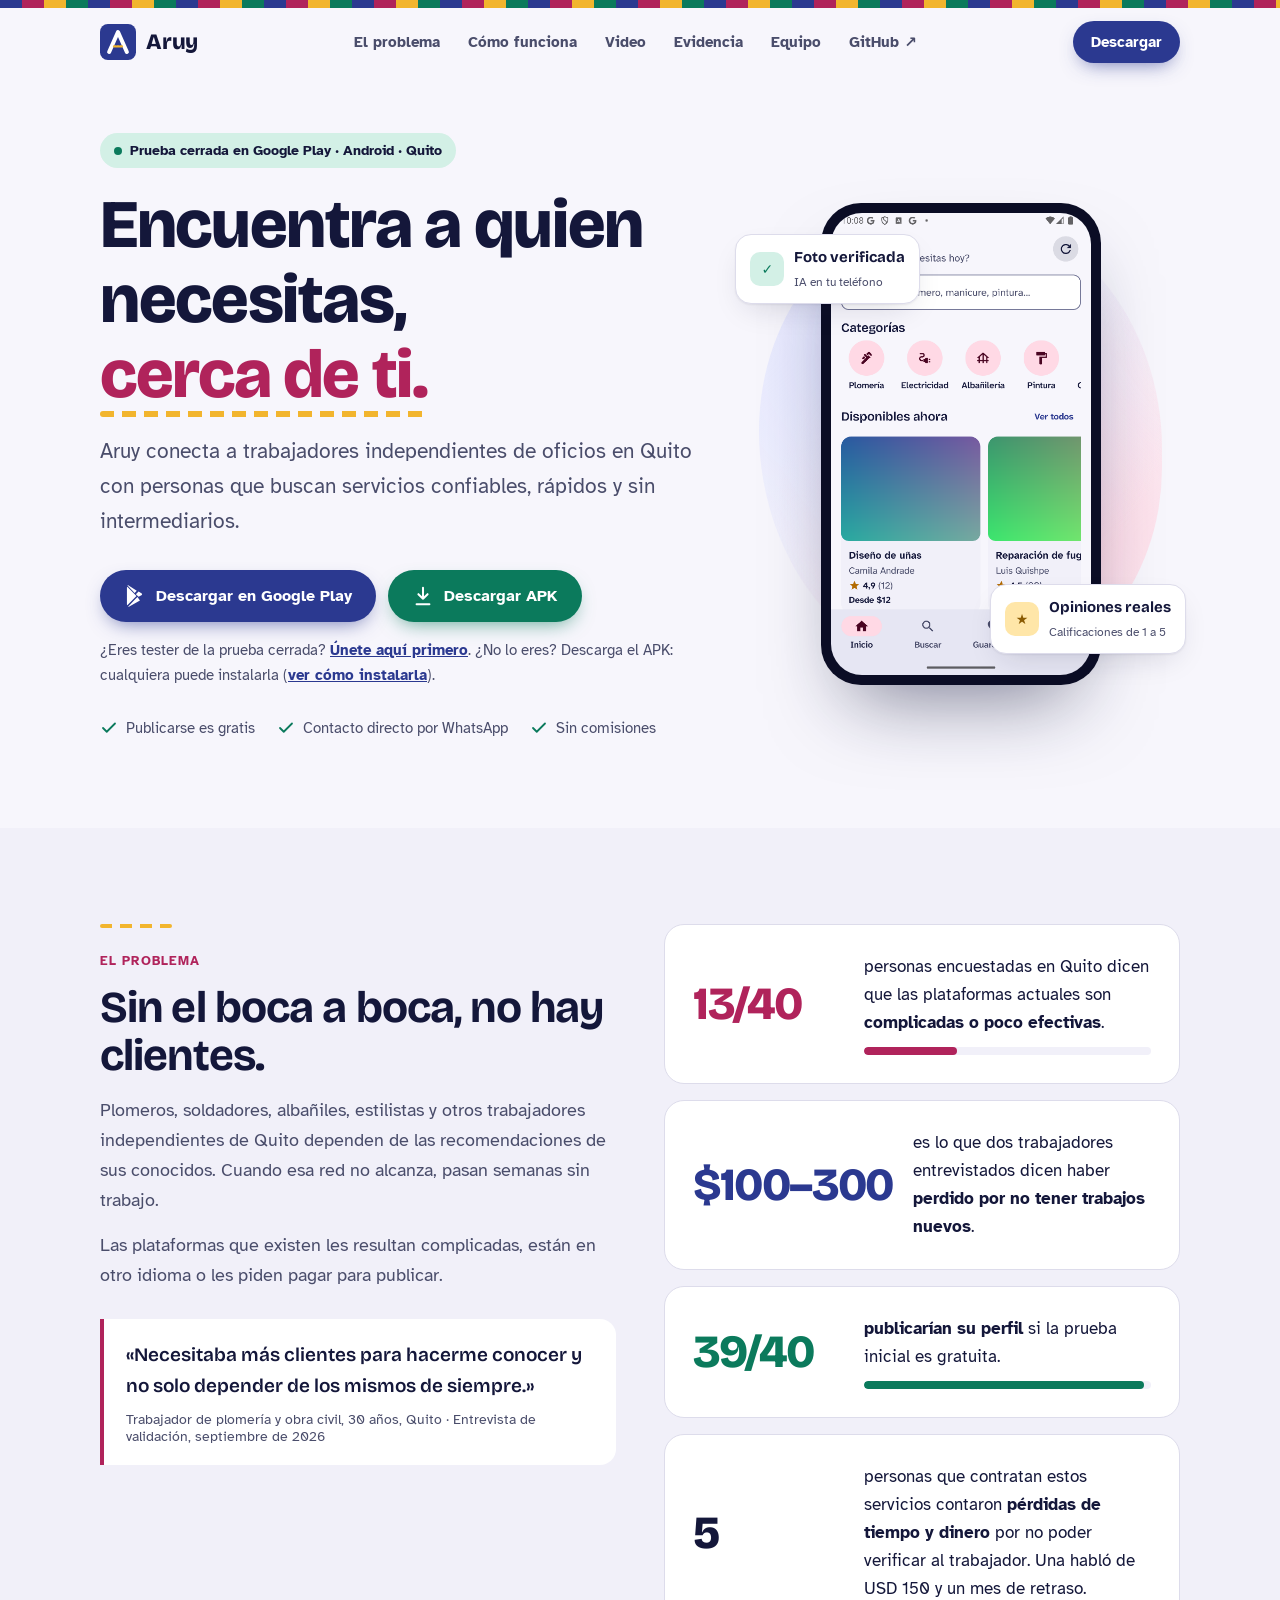
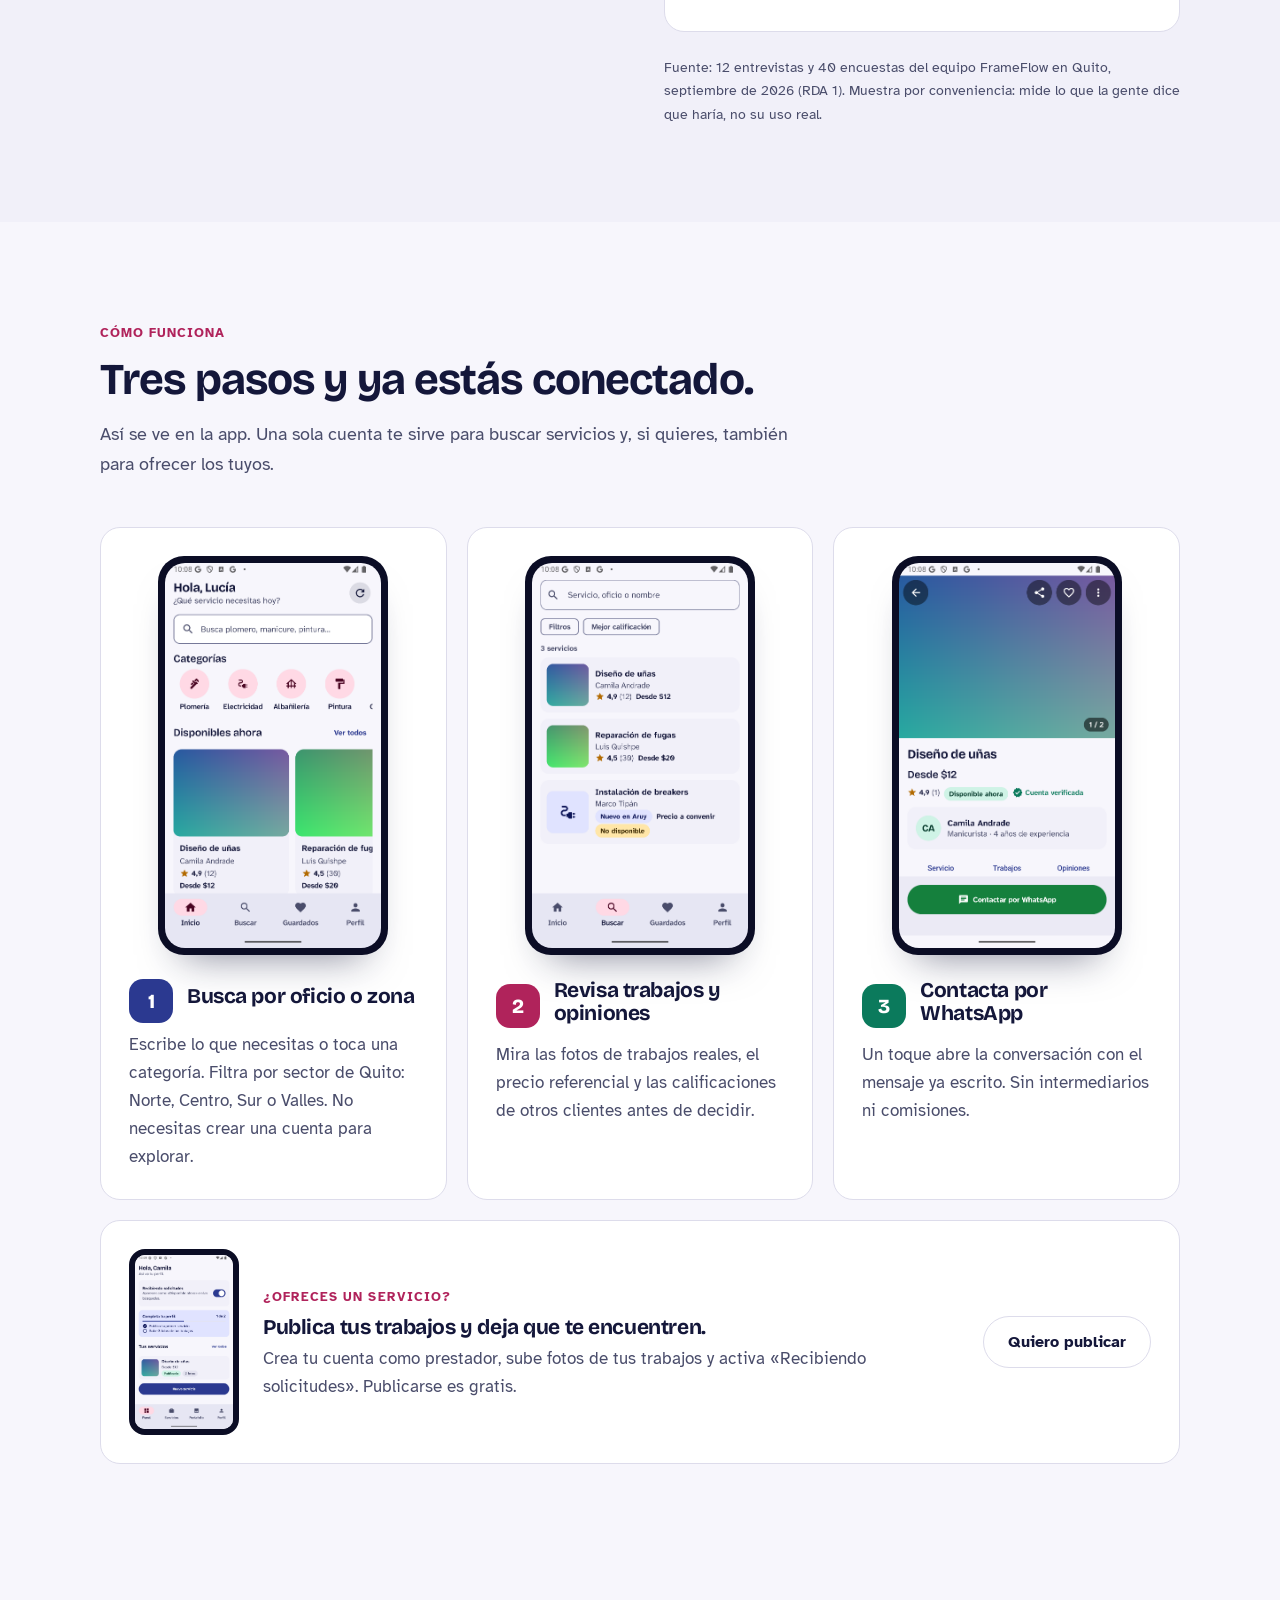
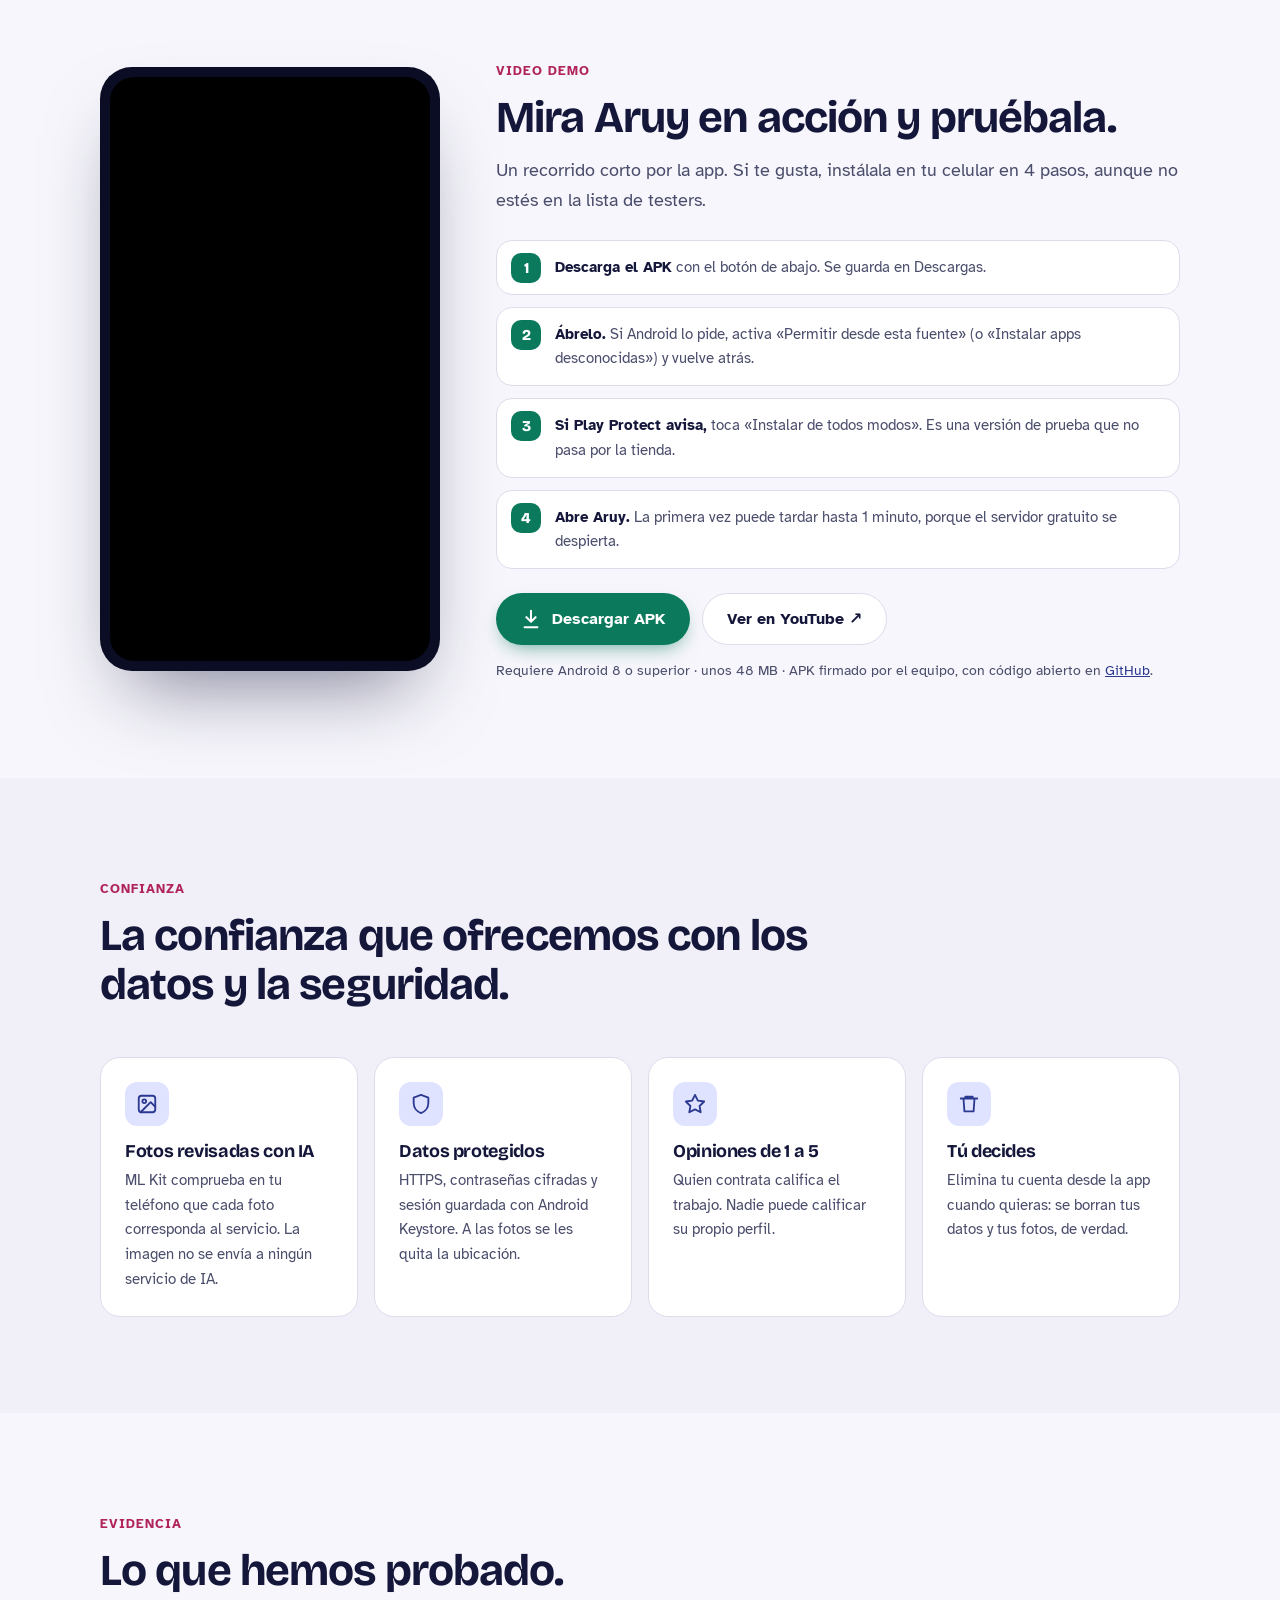
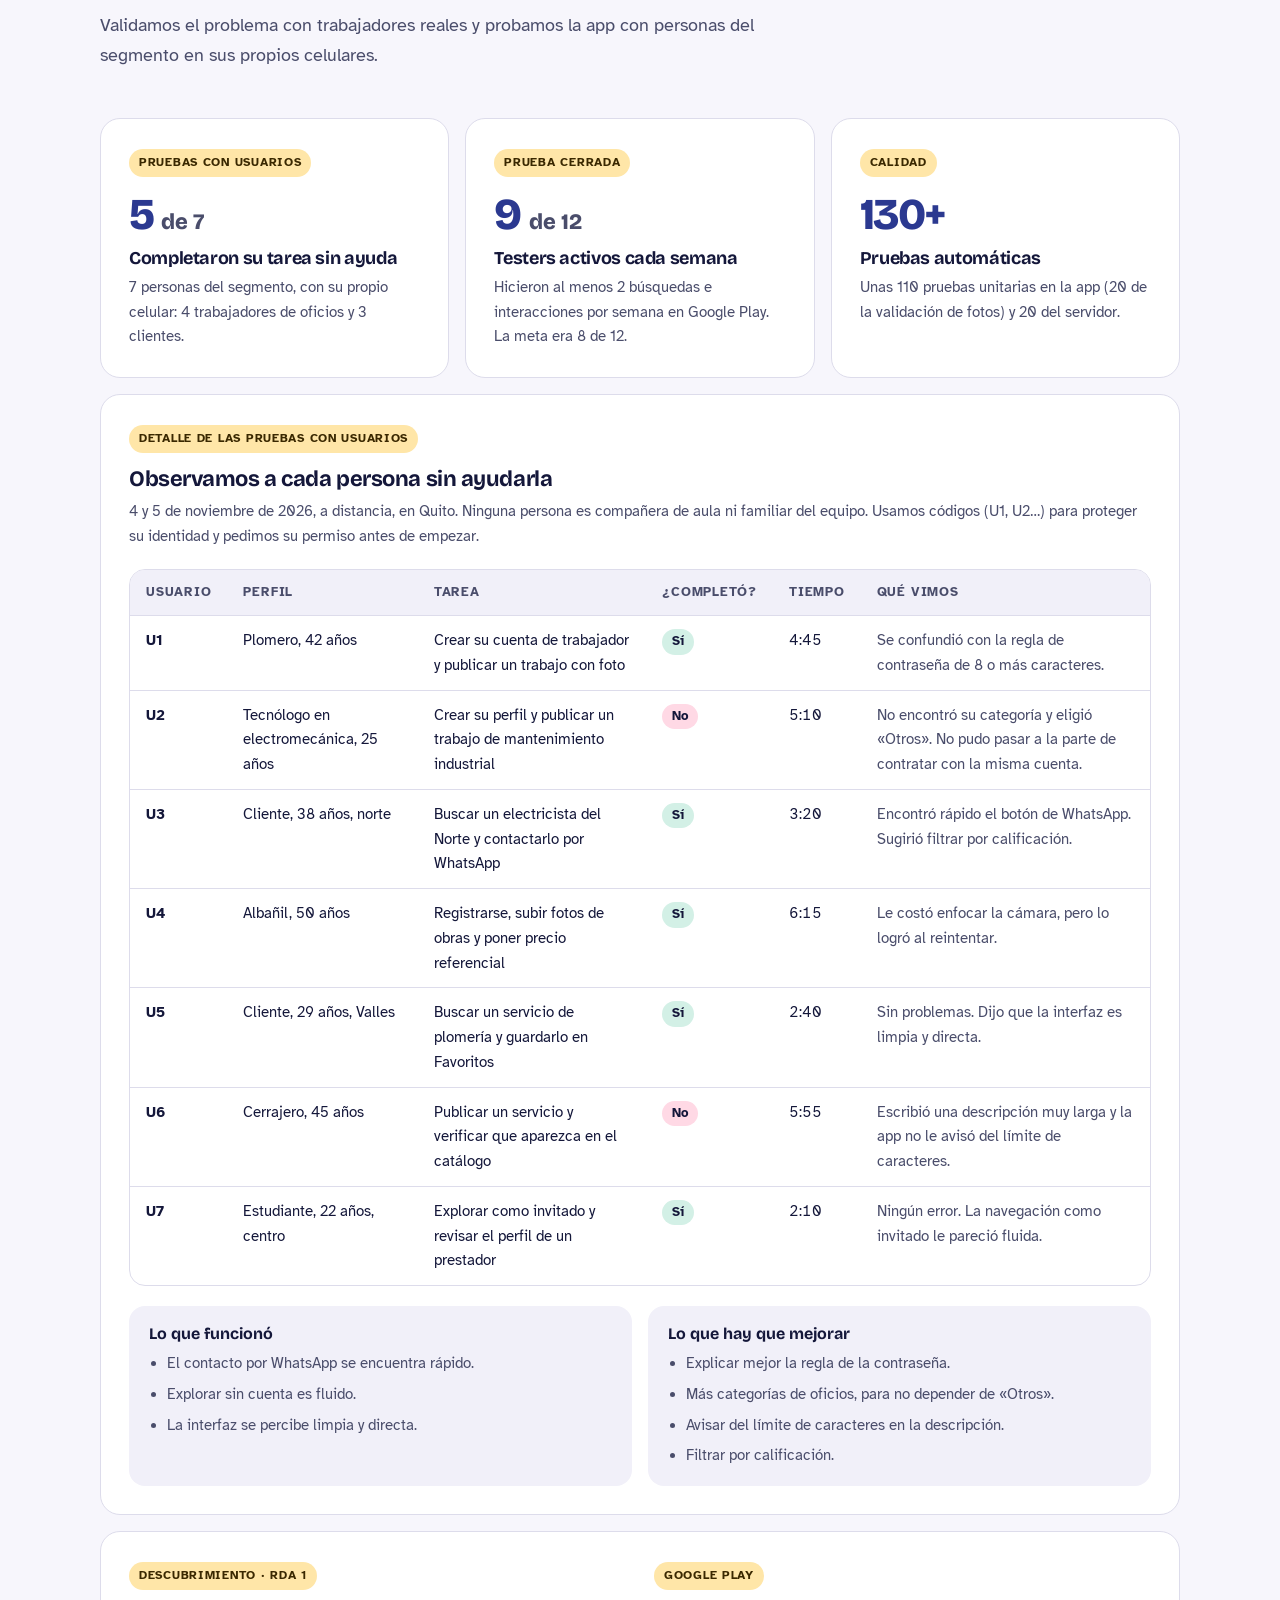
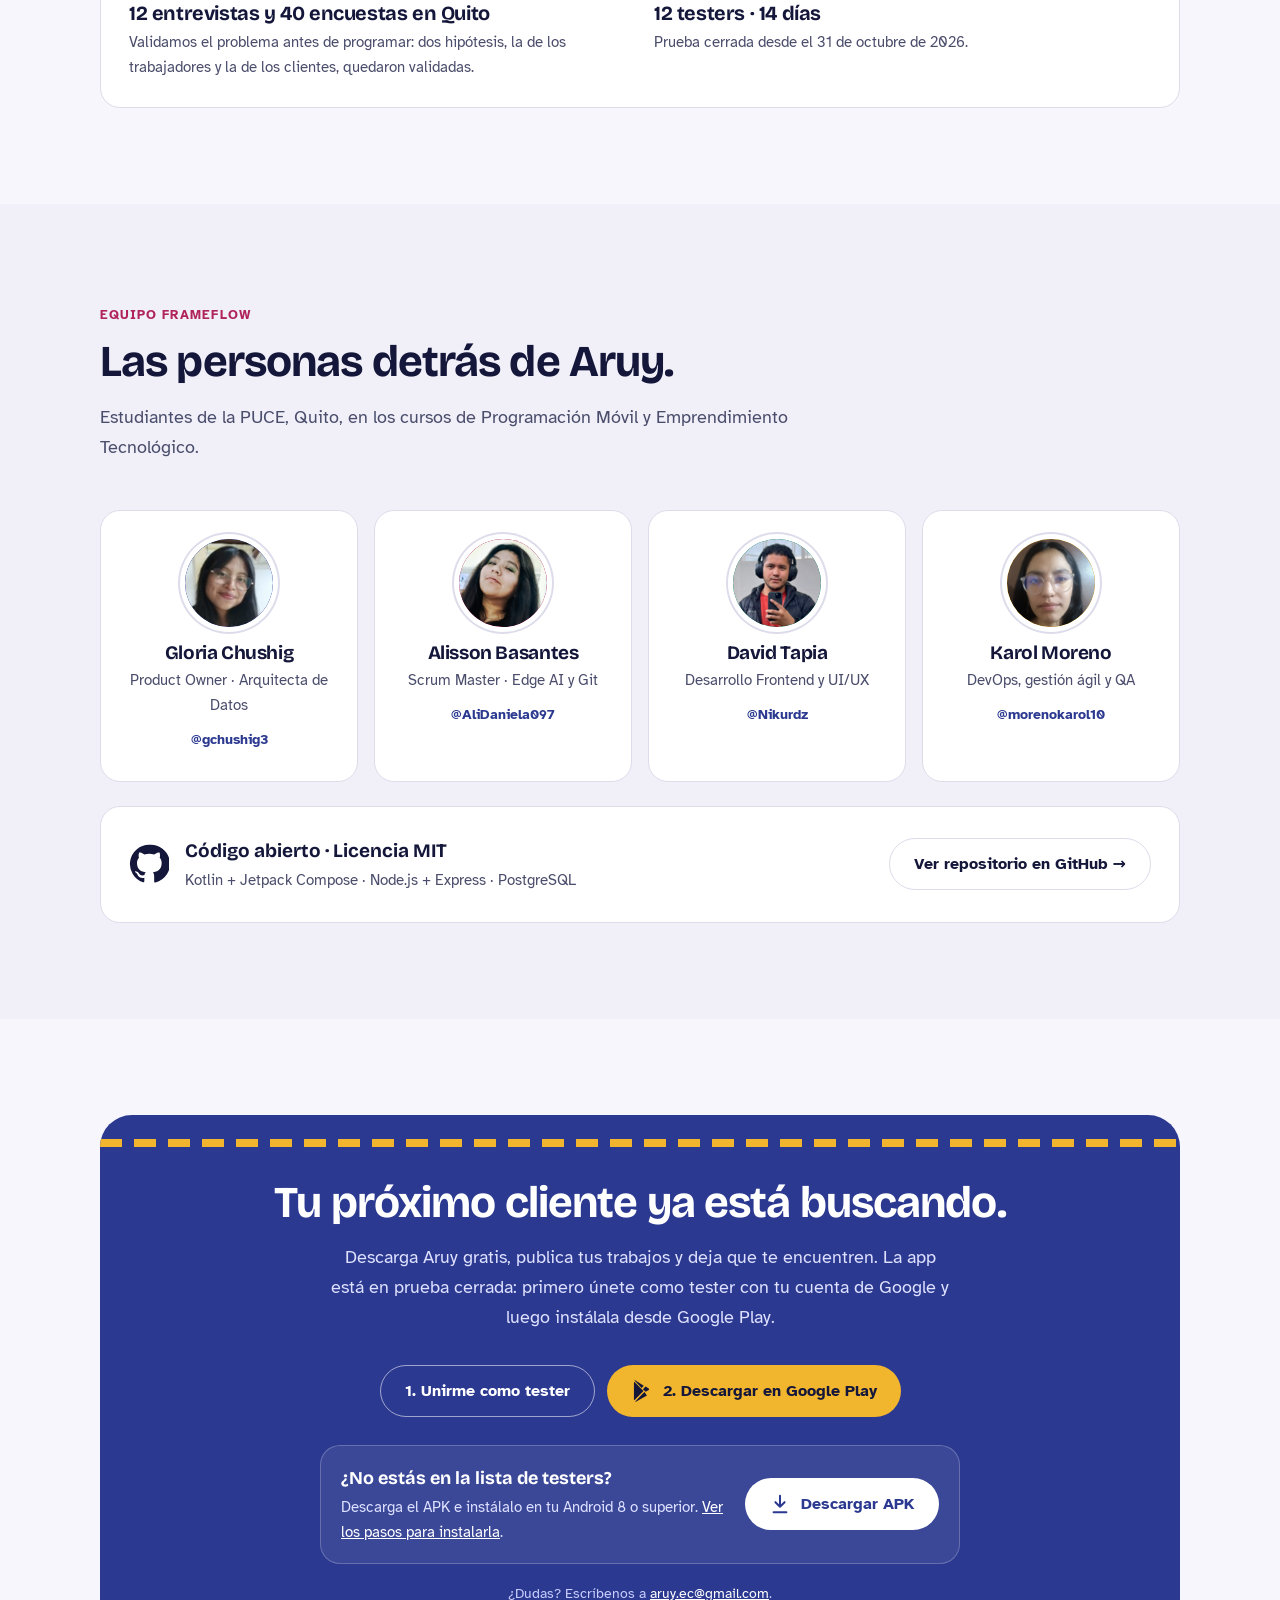
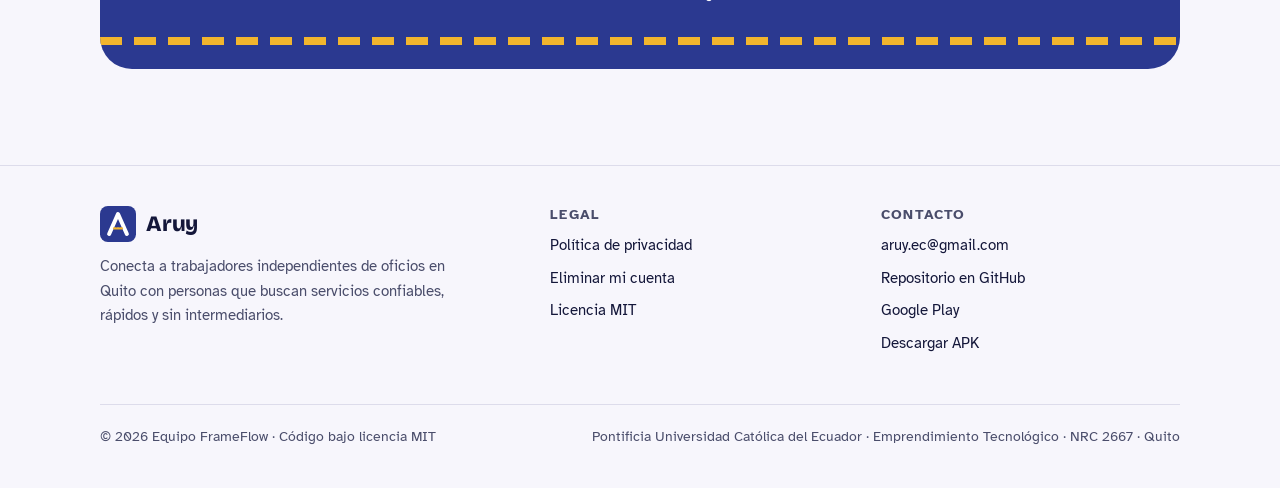
==== index.html @ 561f7460 "Descarga directa del APK y video demo en la landing - Los botones descargan aruy.apk directo desde e" ====
<!doctype html>
<html lang="es">
<head>
<meta charset="utf-8">
<meta name="viewport" content="width=device-width, initial-scale=1">
<title>Aruy · Encuentra a quien necesitas, cerca de ti</title>
<meta name="description" content="Aruy conecta a trabajadores independientes de oficios en Quito con personas que buscan servicios confiables, rápidos y sin intermediarios.">
<meta name="theme-color" content="#2B3990">
<meta property="og:title" content="Aruy · Encuentra a quien necesitas, cerca de ti">
<meta property="og:description" content="Conecta con plomeros, albañiles, estilistas y más trabajadores de oficios en Quito. Contacto directo por WhatsApp, sin intermediarios.">
<link rel="icon" href="assets/icon.svg" type="image/svg+xml">
<link rel="preconnect" href="https://fonts.googleapis.com">
<link rel="preconnect" href="https://fonts.gstatic.com" crossorigin>
<link href="https://fonts.googleapis.com/css2?family=Atkinson+Hyperlegible:wght@400;700&family=Bricolage+Grotesque:opsz,wght@12..96,600;12..96,700;12..96,800&display=swap" rel="stylesheet">
<link rel="stylesheet" href="css/styles.css?v=5">
</head>
<body>
<a class="skip" href="#contenido">Saltar al contenido</a>
<div class="weave" aria-hidden="true"></div>

<!-- ============ NAVEGACIÓN ============ -->
<header class="nav" id="nav">
  <div class="wrap">
    <a class="brand" href="#" aria-label="Aruy, inicio"><img src="assets/icon.svg" alt="">Aruy</a>
    <nav aria-label="Principal">
      <ul class="nav-links">
        <li><a href="#problema">El problema</a></li>
        <li><a href="#como-funciona">Cómo funciona</a></li>
        <li><a href="#video">Video</a></li>
        <li><a href="#evidencia">Evidencia</a></li>
        <li><a href="#equipo">Equipo</a></li>
        <li><a href="https://github.com/FrameFlow-app/Aruy-app" target="_blank" rel="noopener">GitHub ↗</a></li>
      </ul>
    </nav>
    <a class="btn btn-primary btn-sm" href="https://play.google.com/store/apps/details?id=ec.edu.puce.aruy" target="_blank" rel="noopener">Descargar</a>
  </div>
</header>

<main id="contenido">

<!-- ============ 1. ENCABEZADO · PROPUESTA DE VALOR ============ -->
<section class="hero" aria-labelledby="titulo">
  <div class="wrap">
    <div>
      <span class="pill"><i></i>Prueba cerrada en Google Play · Android · Quito</span>
      <h1 id="titulo">Encuentra a quien necesitas, <em>cerca de ti.</em></h1>
      <p class="lead">Aruy conecta a trabajadores independientes de oficios en Quito con personas que buscan servicios confiables, rápidos y sin intermediarios.</p>
      <div class="hero-actions">
        <a class="btn btn-primary" href="https://play.google.com/store/apps/details?id=ec.edu.puce.aruy" target="_blank" rel="noopener">
          <svg viewBox="0 0 24 24" aria-hidden="true"><path fill="currentColor" d="M3.6 1.8c-.3.3-.4.7-.4 1.2v18c0 .5.1.9.4 1.2l10-10.2-10-10.2Zm11.1 11.3-2.3 2.3-8 8.2c.4.2.9.1 1.4-.2l11.6-6.6-2.7-3.7Zm4.3-4.1-3.1-1.8-2.9 2.8 2.9 2.9 3.1-1.8c1-.6 1-1.5 0-2.1ZM5 .6c-.5-.3-1-.4-1.4-.2l8 8.2 2.3-2.3L5 .6Z"/></svg>
          Descargar en Google Play
        </a>
        <a class="btn btn-apk" href="https://github.com/FrameFlow-app/Aruy-app/releases/latest/download/aruy.apk" download>
          <svg viewBox="0 0 24 24" fill="none" stroke="currentColor" stroke-width="2.2" stroke-linecap="round" stroke-linejoin="round" aria-hidden="true"><path d="M12 3v12m0 0-5-5m5 5 5-5M5 21h14"/></svg>
          Descargar APK
        </a>
      </div>
      <p class="hero-tester">¿Eres tester de la prueba cerrada? <a href="https://play.google.com/apps/testing/ec.edu.puce.aruy" target="_blank" rel="noopener">Únete aquí primero</a>. ¿No lo eres? Descarga el APK: cualquiera puede instalarla (<a href="#video">ver cómo instalarla</a>).</p>
      <ul class="hero-trust">
        <li><svg viewBox="0 0 24 24" fill="none" stroke="currentColor" stroke-width="2.4" stroke-linecap="round" stroke-linejoin="round" aria-hidden="true"><path d="M20 6 9 17l-5-5"/></svg>Publicarse es gratis</li>
        <li><svg viewBox="0 0 24 24" fill="none" stroke="currentColor" stroke-width="2.4" stroke-linecap="round" stroke-linejoin="round" aria-hidden="true"><path d="M20 6 9 17l-5-5"/></svg>Contacto directo por WhatsApp</li>
        <li><svg viewBox="0 0 24 24" fill="none" stroke="currentColor" stroke-width="2.4" stroke-linecap="round" stroke-linejoin="round" aria-hidden="true"><path d="M20 6 9 17l-5-5"/></svg>Sin comisiones</li>
      </ul>
    </div>

    <div class="phone-stage" role="img" aria-label="Pantalla de inicio de la app Aruy con buscador y categorías de oficios">
      <div class="phone">
        <div class="screen"><img src="assets/capturas/inicio.png" width="487" height="866" alt=""></div>
      </div>
      <div class="float float-1">
        <span class="dot" style="background:var(--jade-soft);color:var(--jade)">✓</span>
        <span><b>Foto verificada</b><small>IA en tu teléfono</small></span>
      </div>
      <div class="float float-2">
        <span class="dot" style="background:var(--tertiary-soft);color:#8A5A00">★</span>
        <span><b>Opiniones reales</b><small>Calificaciones de 1 a 5</small></span>
      </div>
    </div>
  </div>
</section>

<!-- ============ 2. EL PROBLEMA · DATOS DE ENCUESTAS ============ -->
<section class="alt" id="problema" aria-labelledby="t-problema">
  <div class="wrap problem">
    <div class="problem-text reveal">
      <div class="stitch" aria-hidden="true"></div>
      <span class="eyebrow">El problema</span>
      <h2 id="t-problema" style="margin-top:10px">Sin el boca a boca, no hay clientes.</h2>
      <p>Plomeros, soldadores, albañiles, estilistas y otros trabajadores independientes de Quito dependen de las recomendaciones de sus conocidos. Cuando esa red no alcanza, pasan semanas sin trabajo.</p>
      <p>Las plataformas que existen les resultan complicadas, están en otro idioma o les piden pagar para publicar.</p>
      <figure class="quote">
        <blockquote>«Necesitaba más clientes para hacerme conocer y no solo depender de los mismos de siempre.»</blockquote>
        <figcaption>Trabajador de plomería y obra civil, 30 años, Quito · Entrevista de validación, septiembre de 2026</figcaption>
      </figure>
    </div>

    <div class="reveal">
      <div class="stats">
        <div class="card stat">
          <div class="big">13/40</div>
          <div>
            <p>personas encuestadas en Quito dicen que las plataformas actuales son <b>complicadas o poco efectivas</b>.</p>
            <div class="meter" style="color:var(--secondary)"><i style="width:32.5%"></i></div>
          </div>
        </div>
        <div class="card stat">
          <div class="big">$100–300</div>
          <div><p>es lo que dos trabajadores entrevistados dicen haber <b>perdido por no tener trabajos nuevos</b>.</p></div>
        </div>
        <div class="card stat">
          <div class="big">39/40</div>
          <div>
            <p><b>publicarían su perfil</b> si la prueba inicial es gratuita.</p>
            <div class="meter" style="color:var(--jade)"><i style="width:97.5%"></i></div>
          </div>
        </div>
        <div class="card stat">
          <div class="big" style="color:var(--fg)">5</div>
          <div><p>personas que contratan estos servicios contaron <b>pérdidas de tiempo y dinero</b> por no poder verificar al trabajador. Una habló de USD 150 y un mes de retraso.</p></div>
        </div>
      </div>
      <p class="note">Fuente: 12 entrevistas y 40 encuestas del equipo FrameFlow en Quito, septiembre de 2026 (RDA 1). Muestra por conveniencia: mide lo que la gente dice que haría, no su uso real.</p>
    </div>
  </div>
</section>

<!-- ============ 3. CÓMO FUNCIONA EN 3 PASOS ============ -->
<section id="como-funciona" aria-labelledby="t-como">
  <div class="wrap">
    <div class="section-head reveal">
      <span class="eyebrow">Cómo funciona</span>
      <h2 id="t-como">Tres pasos y ya estás conectado.</h2>
      <p>Así se ve en la app. Una sola cuenta te sirve para buscar servicios y, si quieres, también para ofrecer los tuyos.</p>
    </div>
    <ol class="steps">
      <li class="card step reveal">
        <figure class="step-shot" style="margin-top:0"><img src="assets/capturas/inicio.png" width="487" height="866" loading="lazy" alt="Pantalla de inicio de Aruy con buscador y categorías: plomería, electricidad, albañilería y pintura"></figure>
        <div class="step-head"><div class="num">1</div><h3>Busca por oficio o zona</h3></div>
        <p>Escribe lo que necesitas o toca una categoría. Filtra por sector de Quito: Norte, Centro, Sur o Valles. No necesitas crear una cuenta para explorar.</p>
      </li>
      <li class="card step reveal">
        <figure class="step-shot" style="margin-top:0"><img src="assets/capturas/buscar.png" width="487" height="866" loading="lazy" alt="Resultados de búsqueda con servicios, calificaciones de 1 a 5 y precio desde"></figure>
        <div class="step-head"><div class="num">2</div><h3>Revisa trabajos y opiniones</h3></div>
        <p>Mira las fotos de trabajos reales, el precio referencial y las calificaciones de otros clientes antes de decidir.</p>
      </li>
      <li class="card step reveal">
        <figure class="step-shot" style="margin-top:0"><img src="assets/capturas/detalle-whatsapp.png" width="487" height="866" loading="lazy" alt="Detalle de un servicio con cuenta verificada y botón Contactar por WhatsApp"></figure>
        <div class="step-head"><div class="num">3</div><h3>Contacta por WhatsApp</h3></div>
        <p>Un toque abre la conversación con el mensaje ya escrito. Sin intermediarios ni comisiones.</p>
      </li>
    </ol>

    <div class="card provider reveal">
      <img src="assets/capturas/panel-prestador.png" width="487" height="866" loading="lazy" alt="Panel del prestador con el interruptor Recibiendo solicitudes y sus servicios publicados">
      <div>
        <span class="eyebrow">¿Ofreces un servicio?</span>
        <h3 style="margin-top:6px">Publica tus trabajos y deja que te encuentren.</h3>
        <p>Crea tu cuenta como prestador, sube fotos de tus trabajos y activa «Recibiendo solicitudes». Publicarse es gratis.</p>
      </div>
      <a class="btn btn-ghost" href="https://play.google.com/store/apps/details?id=ec.edu.puce.aruy" target="_blank" rel="noopener">Quiero publicar</a>
    </div>
  </div>
</section>

<!-- ============ VIDEO DEMO + INSTALAR EL APK ============ -->
<section id="video" aria-labelledby="t-video">
  <div class="wrap video-grid">
    <div class="video-frame reveal">
      <iframe src="https://www.youtube-nocookie.com/embed/Kl2Vr5G0b3k?rel=0" title="Video demo de Aruy" loading="lazy" allow="accelerometer; encrypted-media; gyroscope; picture-in-picture; web-share" referrerpolicy="strict-origin-when-cross-origin" allowfullscreen></iframe>
    </div>
    <div class="reveal">
      <span class="eyebrow">Video demo</span>
      <h2 id="t-video" style="margin-top:10px">Mira Aruy en acción y pruébala.</h2>
      <p class="video-lead">Un recorrido corto por la app. Si te gusta, instálala en tu celular en 4 pasos, aunque no estés en la lista de testers.</p>
      <ol class="install">
        <li><b>Descarga el APK</b> con el botón de abajo. Se guarda en Descargas.</li>
        <li><b>Ábrelo.</b> Si Android lo pide, activa «Permitir desde esta fuente» (o «Instalar apps desconocidas») y vuelve atrás.</li>
        <li><b>Si Play Protect avisa,</b> toca «Instalar de todos modos». Es una versión de prueba que no pasa por la tienda.</li>
        <li><b>Abre Aruy.</b> La primera vez puede tardar hasta 1 minuto, porque el servidor gratuito se despierta.</li>
      </ol>
      <div class="video-actions">
        <a class="btn btn-apk" href="https://github.com/FrameFlow-app/Aruy-app/releases/latest/download/aruy.apk" download><svg viewBox="0 0 24 24" fill="none" stroke="currentColor" stroke-width="2.2" stroke-linecap="round" stroke-linejoin="round" aria-hidden="true"><path d="M12 3v12m0 0-5-5m5 5 5-5M5 21h14"/></svg>Descargar APK</a>
        <a class="btn btn-ghost" href="https://youtube.com/shorts/Kl2Vr5G0b3k" target="_blank" rel="noopener">Ver en YouTube ↗</a>
      </div>
      <p class="note" style="margin-top:14px">Requiere Android 8 o superior · unos 48 MB · APK firmado por el equipo, con código abierto en <a href="https://github.com/FrameFlow-app/Aruy-app" target="_blank" rel="noopener">GitHub</a>.</p>
    </div>
  </div>
</section>

<!-- ============ CONFIANZA (lema del proyecto) ============ -->
<section class="alt" aria-labelledby="t-confianza">
  <div class="wrap">
    <div class="section-head reveal">
      <span class="eyebrow">Confianza</span>
      <h2 id="t-confianza">La confianza que ofrecemos con los datos y la seguridad.</h2>
    </div>
    <div class="trust-grid">
      <div class="card reveal">
        <div class="ic"><svg viewBox="0 0 24 24" fill="none" stroke="currentColor" stroke-width="2" stroke-linecap="round" stroke-linejoin="round" aria-hidden="true"><rect x="3" y="3" width="18" height="18" rx="3"/><circle cx="9" cy="9" r="2"/><path d="m21 15-5-5L5 21"/></svg></div>
        <h3>Fotos revisadas con IA</h3>
        <p>ML Kit comprueba en tu teléfono que cada foto corresponda al servicio. La imagen no se envía a ningún servicio de IA.</p>
      </div>
      <div class="card reveal">
        <div class="ic"><svg viewBox="0 0 24 24" fill="none" stroke="currentColor" stroke-width="2" stroke-linecap="round" stroke-linejoin="round" aria-hidden="true"><path d="M12 2 4 5v6c0 5 3.4 9.4 8 11 4.6-1.6 8-6 8-11V5l-8-3Z"/></svg></div>
        <h3>Datos protegidos</h3>
        <p>HTTPS, contraseñas cifradas y sesión guardada con Android Keystore. A las fotos se les quita la ubicación.</p>
      </div>
      <div class="card reveal">
        <div class="ic"><svg viewBox="0 0 24 24" fill="none" stroke="currentColor" stroke-width="2" stroke-linecap="round" stroke-linejoin="round" aria-hidden="true"><path d="m12 2 3.1 6.3 6.9 1-5 4.9 1.2 6.8L12 17.8 5.8 21l1.2-6.8-5-4.9 6.9-1L12 2Z"/></svg></div>
        <h3>Opiniones de 1 a 5</h3>
        <p>Quien contrata califica el trabajo. Nadie puede calificar su propio perfil.</p>
      </div>
      <div class="card reveal">
        <div class="ic"><svg viewBox="0 0 24 24" fill="none" stroke="currentColor" stroke-width="2" stroke-linecap="round" stroke-linejoin="round" aria-hidden="true"><path d="M3 6h18M8 6V4h8v2M6 6l1 14h10l1-14"/></svg></div>
        <h3>Tú decides</h3>
        <p>Elimina tu cuenta desde la app cuando quieras: se borran tus datos y tus fotos, de verdad.</p>
      </div>
    </div>
  </div>
</section>

<!-- ============ 4. EVIDENCIA DE LAS PRUEBAS (Control 3) ============ -->
<section id="evidencia" aria-labelledby="t-evidencia">
  <div class="wrap">
    <div class="section-head reveal">
      <span class="eyebrow">Evidencia</span>
      <h2 id="t-evidencia">Lo que hemos probado.</h2>
      <p>Validamos el problema con trabajadores reales y probamos la app con personas del segmento en sus propios celulares.</p>
    </div>

    <div class="evidence">
      <div class="card reveal">
        <span class="tag">Pruebas con usuarios</span>
        <div class="kpi" style="margin-top:16px">5 <small>de 7</small></div>
        <h3>Completaron su tarea sin ayuda</h3>
        <p>7 personas del segmento, con su propio celular: 4 trabajadores de oficios y 3 clientes.</p>
      </div>
      <div class="card reveal">
        <span class="tag">Prueba cerrada</span>
        <div class="kpi" style="margin-top:16px">9 <small>de 12</small></div>
        <h3>Testers activos cada semana</h3>
        <p>Hicieron al menos 2 búsquedas e interacciones por semana en Google Play. La meta era 8 de 12.</p>
      </div>
      <div class="card reveal">
        <span class="tag">Calidad</span>
        <div class="kpi" style="margin-top:16px">130+</div>
        <h3>Pruebas automáticas</h3>
        <p>Unas 110 pruebas unitarias en la app (20 de la validación de fotos) y 20 del servidor.</p>
      </div>

      <div class="card wide reveal">
        <span class="tag">Detalle de las pruebas con usuarios</span>
        <h3 style="font-size:22px;margin-top:14px">Observamos a cada persona sin ayudarla</h3>
        <p class="meta">4 y 5 de noviembre de 2026, a distancia, en Quito. Ninguna persona es compañera de aula ni familiar del equipo. Usamos códigos (U1, U2…) para proteger su identidad y pedimos su permiso antes de empezar.</p>
        <div class="table-wrap">
          <table class="tests">
            <thead><tr><th scope="col">Usuario</th><th scope="col">Perfil</th><th scope="col">Tarea</th><th scope="col">¿Completó?</th><th scope="col">Tiempo</th><th scope="col">Qué vimos</th></tr></thead>
            <tbody>
              <tr><td>U1</td><td>Plomero, 42 años</td><td>Crear su cuenta de trabajador y publicar un trabajo con foto</td><td><span class="ok">Sí</span></td><td class="t">4:45</td><td class="obs">Se confundió con la regla de contraseña de 8 o más caracteres.</td></tr>
              <tr><td>U2</td><td>Tecnólogo en electromecánica, 25 años</td><td>Crear su perfil y publicar un trabajo de mantenimiento industrial</td><td><span class="no">No</span></td><td class="t">5:10</td><td class="obs">No encontró su categoría y eligió «Otros». No pudo pasar a la parte de contratar con la misma cuenta.</td></tr>
              <tr><td>U3</td><td>Cliente, 38 años, norte</td><td>Buscar un electricista del Norte y contactarlo por WhatsApp</td><td><span class="ok">Sí</span></td><td class="t">3:20</td><td class="obs">Encontró rápido el botón de WhatsApp. Sugirió filtrar por calificación.</td></tr>
              <tr><td>U4</td><td>Albañil, 50 años</td><td>Registrarse, subir fotos de obras y poner precio referencial</td><td><span class="ok">Sí</span></td><td class="t">6:15</td><td class="obs">Le costó enfocar la cámara, pero lo logró al reintentar.</td></tr>
              <tr><td>U5</td><td>Cliente, 29 años, Valles</td><td>Buscar un servicio de plomería y guardarlo en Favoritos</td><td><span class="ok">Sí</span></td><td class="t">2:40</td><td class="obs">Sin problemas. Dijo que la interfaz es limpia y directa.</td></tr>
              <tr><td>U6</td><td>Cerrajero, 45 años</td><td>Publicar un servicio y verificar que aparezca en el catálogo</td><td><span class="no">No</span></td><td class="t">5:55</td><td class="obs">Escribió una descripción muy larga y la app no le avisó del límite de caracteres.</td></tr>
              <tr><td>U7</td><td>Estudiante, 22 años, centro</td><td>Explorar como invitado y revisar el perfil de un prestador</td><td><span class="ok">Sí</span></td><td class="t">2:10</td><td class="obs">Ningún error. La navegación como invitado le pareció fluida.</td></tr>
            </tbody>
          </table>
        </div>
        <div class="learn">
          <div>
            <h4>Lo que funcionó</h4>
            <ul>
              <li>El contacto por WhatsApp se encuentra rápido.</li>
              <li>Explorar sin cuenta es fluido.</li>
              <li>La interfaz se percibe limpia y directa.</li>
            </ul>
          </div>
          <div>
            <h4>Lo que hay que mejorar</h4>
            <ul>
              <li>Explicar mejor la regla de la contraseña.</li>
              <li>Más categorías de oficios, para no depender de «Otros».</li>
              <li>Avisar del límite de caracteres en la descripción.</li>
              <li>Filtrar por calificación.</li>
            </ul>
          </div>
        </div>
      </div>

      <div class="card wide reveal" style="display:flex;gap:28px;flex-wrap:wrap">
        <div style="flex:1 1 300px">
          <span class="tag">Descubrimiento · RDA 1</span>
          <h3 style="font-size:20px;margin-top:12px">12 entrevistas y 40 encuestas en Quito</h3>
          <p>Validamos el problema antes de programar: dos hipótesis, la de los trabajadores y la de los clientes, quedaron validadas.</p>
        </div>
        <div style="flex:1 1 300px">
          <span class="tag">Google Play</span>
          <h3 style="font-size:20px;margin-top:12px">12 testers · 14 días</h3>
          <p>Prueba cerrada desde el 31 de octubre de 2026.</p>
        </div>
      </div>
    </div>
  </div>
</section>

<!-- ============ 5. EQUIPO + REPOSITORIO (Control 3) ============ -->
<section class="alt" id="equipo" aria-labelledby="t-equipo">
  <div class="wrap">
    <div class="section-head reveal">
      <span class="eyebrow">Equipo FrameFlow</span>
      <h2 id="t-equipo">Las personas detrás de Aruy.</h2>
      <p>Estudiantes de la PUCE, Quito, en los cursos de Programación Móvil y Emprendimiento Tecnológico.</p>
    </div>
    <div class="team">
      <div class="card member reveal"><div class="avatar"><img src="assets/equipo/gloria-chushig.png" width="88" height="88" style="width:88px;height:88px;border-radius:50%;object-fit:cover;object-position:center 30%;display:block" loading="lazy" alt="Foto de Gloria Chushig"></div><h3>Gloria Chushig</h3><p>Product Owner · Arquitecta de Datos</p><a class="gh" href="https://github.com/gchushig3" target="_blank" rel="noopener">@gchushig3</a></div>
      <div class="card member reveal"><div class="avatar"><img src="assets/equipo/alisson-basantes.png" width="88" height="88" style="width:88px;height:88px;border-radius:50%;object-fit:cover;object-position:center 30%;display:block" loading="lazy" alt="Foto de Alisson Basantes"></div><h3>Alisson Basantes</h3><p>Scrum Master · Edge AI y Git</p><a class="gh" href="https://github.com/AliDaniela097" target="_blank" rel="noopener">@AliDaniela097</a></div>
      <div class="card member reveal"><div class="avatar"><img src="assets/equipo/david-tapia.png" width="88" height="88" style="width:88px;height:88px;border-radius:50%;object-fit:cover;object-position:center 30%;display:block" loading="lazy" alt="Foto de David Tapia"></div><h3>David Tapia</h3><p>Desarrollo Frontend y UI/UX</p><a class="gh" href="https://github.com/Nikurdz" target="_blank" rel="noopener">@Nikurdz</a></div>
      <div class="card member reveal"><div class="avatar"><img src="assets/equipo/karol-moreno.png" width="88" height="88" style="width:88px;height:88px;border-radius:50%;object-fit:cover;object-position:center 30%;display:block" loading="lazy" alt="Foto de Karol Moreno"></div><h3>Karol Moreno</h3><p>DevOps, gestión ágil y QA</p><a class="gh" href="https://github.com/morenokarol10" target="_blank" rel="noopener">@morenokarol10</a></div>
    </div>
    <div class="card repo reveal">
      <div class="repo-info">
        <svg viewBox="0 0 24 24" aria-hidden="true"><path fill="currentColor" d="M12 .5a11.5 11.5 0 0 0-3.6 22.4c.6.1.8-.3.8-.6v-2c-3.2.7-3.9-1.5-3.9-1.5-.5-1.3-1.3-1.7-1.3-1.7-1-.7.1-.7.1-.7 1.2.1 1.8 1.2 1.8 1.2 1 1.8 2.8 1.3 3.4 1 .1-.8.4-1.3.8-1.6-2.6-.3-5.3-1.3-5.3-5.7 0-1.3.5-2.3 1.2-3.1-.1-.3-.5-1.5.1-3.1 0 0 1-.3 3.2 1.2a11 11 0 0 1 5.8 0c2.2-1.5 3.2-1.2 3.2-1.2.6 1.6.2 2.8.1 3.1.8.8 1.2 1.9 1.2 3.1 0 4.4-2.7 5.4-5.3 5.7.4.4.8 1.1.8 2.2v3.3c0 .3.2.7.8.6A11.5 11.5 0 0 0 12 .5Z"/></svg>
        <div><b>Código abierto · Licencia MIT</b><small>Kotlin + Jetpack Compose · Node.js + Express · PostgreSQL</small></div>
      </div>
      <a class="btn btn-ghost" href="https://github.com/FrameFlow-app/Aruy-app" target="_blank" rel="noopener">Ver repositorio en GitHub →</a>
    </div>
  </div>
</section>

<!-- ============ CTA FINAL · BOTÓN AL PRODUCTO ============ -->
<section style="padding-top:96px" class="cta-band" aria-labelledby="t-cta">
  <div class="wrap">
    <div class="cta-box reveal">
      <h2 id="t-cta">Tu próximo cliente ya está buscando.</h2>
      <p>Descarga Aruy gratis, publica tus trabajos y deja que te encuentren. La app está en prueba cerrada: primero únete como tester con tu cuenta de Google y luego instálala desde Google Play.</p>

      <div class="cta-actions">
      <a class="btn btn-tester" href="https://play.google.com/apps/testing/ec.edu.puce.aruy" target="_blank" rel="noopener">1. Unirme como tester</a>
      <a class="btn" href="https://play.google.com/store/apps/details?id=ec.edu.puce.aruy" target="_blank" rel="noopener">
        <svg viewBox="0 0 24 24" aria-hidden="true"><path fill="currentColor" d="M3.6 1.8c-.3.3-.4.7-.4 1.2v18c0 .5.1.9.4 1.2l10-10.2-10-10.2Zm11.1 11.3-2.3 2.3-8 8.2c.4.2.9.1 1.4-.2l11.6-6.6-2.7-3.7Zm4.3-4.1-3.1-1.8-2.9 2.8 2.9 2.9 3.1-1.8c1-.6 1-1.5 0-2.1ZM5 .6c-.5-.3-1-.4-1.4-.2l8 8.2 2.3-2.3L5 .6Z"/></svg>
        2. Descargar en Google Play
      </a>
      </div>
      <div class="apk-box">
        <div>
          <b>¿No estás en la lista de testers?</b>
          <span>Descarga el APK e instálalo en tu Android 8 o superior. <a href="#video">Ver los pasos para instalarla</a>.</span>
        </div>
        <a class="btn btn-apk-light" href="https://github.com/FrameFlow-app/Aruy-app/releases/latest/download/aruy.apk" download><svg viewBox="0 0 24 24" fill="none" stroke="currentColor" stroke-width="2.2" stroke-linecap="round" stroke-linejoin="round" aria-hidden="true"><path d="M12 3v12m0 0-5-5m5 5 5-5M5 21h14"/></svg>Descargar APK</a>
      </div>
      <p class="cta-small">¿Dudas? Escríbenos a <a href="mailto:aruy.ec@gmail.com">aruy.ec@gmail.com</a>.</p>
    </div>
  </div>
</section>

</main>

<!-- ============ PIE · POLÍTICA DE PRIVACIDAD ============ -->
<footer>
  <div class="wrap">
    <div class="foot-grid">
      <div>
        <a class="brand" href="#"><img src="assets/icon.svg" alt="">Aruy</a>
        <p>Conecta a trabajadores independientes de oficios en Quito con personas que buscan servicios confiables, rápidos y sin intermediarios.</p>
      </div>
      <div>
        <h4>Legal</h4>
        <ul>
          <li><a href="privacidad.html">Política de privacidad</a></li>
          <li><a href="privacidad.html#eliminar-datos">Eliminar mi cuenta</a></li>
          <li><a href="https://github.com/FrameFlow-app/Aruy-app/blob/main/LICENSE" target="_blank" rel="noopener">Licencia MIT</a></li>
        </ul>
      </div>
      <div>
        <h4>Contacto</h4>
        <ul>
          <li><a href="mailto:aruy.ec@gmail.com">aruy.ec@gmail.com</a></li>
          <li><a href="https://github.com/FrameFlow-app/Aruy-app" target="_blank" rel="noopener">Repositorio en GitHub</a></li>
          <li><a href="https://play.google.com/store/apps/details?id=ec.edu.puce.aruy" target="_blank" rel="noopener">Google Play</a></li>
          <li><a href="https://github.com/FrameFlow-app/Aruy-app/releases/latest/download/aruy.apk" download>Descargar APK</a></li>
        </ul>
      </div>
    </div>
    <div class="foot-bottom">
      <span>© 2026 Equipo FrameFlow · Código bajo licencia MIT</span>
      <span>Pontificia Universidad Católica del Ecuador · Emprendimiento Tecnológico · NRC 2667 · Quito</span>
    </div>
  </div>
</footer>

<script>
  // Borde de la barra al hacer scroll
  const nav = document.getElementById('nav');
  addEventListener('scroll', () => nav.classList.toggle('scrolled', scrollY > 8), { passive: true });

  // Aparición suave de las secciones
  const items = document.querySelectorAll('.reveal');
  if ('IntersectionObserver' in window) {
    const io = new IntersectionObserver((entries) => {
      entries.forEach((e) => { if (e.isIntersecting) { e.target.classList.add('in'); io.unobserve(e.target); } });
    }, { threshold: 0.12 });
    items.forEach((el) => io.observe(el));
  } else {
    items.forEach((el) => el.classList.add('in'));
  }
</script>
</body>
</html>
---- css/styles.css ----
/* Aruy · Landing page
   Colores y fuentes tomados de la app (ui/theme/Color.kt y Type.kt):
   añil, grana, maíz y jade · Bricolage Grotesque + Atkinson Hyperlegible */

:root {
  --anil: #2B3990;
  --anil-noche: #14173A;
  --grana: #B0235B;
  --maiz: #F2B52E;
  --jade: #0B7A5C;

  --bg: #F7F6FC;
  --bg-alt: #F1F0F9;
  --surface: #FFFFFF;
  --fg: #14173A;
  --muted: #4A4D6B;
  --line: #DDDCEB;
  --primary: #2B3990;
  --primary-hover: #1F2A73;
  --primary-soft: #E0E3FF;
  --secondary: #B0235B;
  --secondary-soft: #FFD9E5;
  --tertiary-soft: #FFE6A8;
  --on-tertiary-soft: #3A2800;
  --jade-soft: #D3F0E6;
  --shadow: 0 1px 2px rgba(20, 23, 58, .06), 0 12px 32px -12px rgba(20, 23, 58, .18);

  --font-title: "Bricolage Grotesque", system-ui, "Segoe UI", sans-serif;
  --font-body: "Atkinson Hyperlegible", system-ui, "Segoe UI", Roboto, Arial, sans-serif;
  --radius: 20px;
  --wrap: 1120px;
}

@media (prefers-color-scheme: dark) {
  :root {
    --bg: #101331;
    --bg-alt: #161A3D;
    --surface: #1B1F47;
    --fg: #E5E6FA;
    --muted: #BDC0DD;
    --line: #30355F;
    --primary: #BAC3FF;
    --primary-hover: #DEE1FF;
    --primary-soft: #252A55;
    --secondary: #FFB1CA;
    --secondary-soft: #3B1530;
    --tertiary-soft: #3A2E10;
    --on-tertiary-soft: #FFE0A0;
    --jade-soft: #123A35;
    --shadow: 0 1px 2px rgba(0, 0, 0, .3), 0 12px 32px -12px rgba(0, 0, 0, .6);
  }
}

* { box-sizing: border-box; }
html { scroll-behavior: smooth; scroll-padding-top: 84px; }
body {
  margin: 0;
  background: var(--bg);
  color: var(--fg);
  font: 17px/1.65 var(--font-body);
  -webkit-font-smoothing: antialiased;
}
img, svg { display: block; max-width: 100%; }
a { color: var(--primary); }
h1, h2, h3 { font-family: var(--font-title); line-height: 1.1; letter-spacing: -.02em; margin: 0; }
h1 { font-size: clamp(38px, 6.4vw, 68px); font-weight: 800; }
h2 { font-size: clamp(28px, 4.2vw, 44px); font-weight: 700; }
h3 { font-size: 21px; font-weight: 700; }
p { margin: 0; }

.wrap { max-width: var(--wrap); margin: 0 auto; padding: 0 20px; }
.skip { position: absolute; left: -999px; }
.skip:focus { left: 16px; top: 16px; z-index: 99; background: var(--surface); padding: 8px 14px; border-radius: 8px; }
:focus-visible { outline: 3px solid var(--maiz); outline-offset: 3px; border-radius: 6px; }

/* Franja tejida (puntadas de la marca) */
.weave {
  height: 8px;
  background: repeating-linear-gradient(90deg,
    var(--anil) 0 22px, var(--grana) 22px 44px, var(--maiz) 44px 66px, var(--jade) 66px 88px);
}
.stitch {
  height: 4px; width: 72px; border-radius: 4px;
  background: repeating-linear-gradient(90deg, var(--maiz) 0 12px, transparent 12px 20px);
  margin-bottom: 18px;
}

/* Navegación */
.nav {
  position: sticky; top: 0; z-index: 50;
  background: color-mix(in srgb, var(--bg) 85%, transparent);
  backdrop-filter: saturate(1.4) blur(12px);
  -webkit-backdrop-filter: saturate(1.4) blur(12px);
  border-bottom: 1px solid transparent;
  transition: border-color .2s;
}
.nav.scrolled { border-bottom-color: var(--line); }
.nav .wrap { display: flex; align-items: center; justify-content: space-between; height: 68px; gap: 16px; }
.brand { display: flex; align-items: center; gap: 10px; text-decoration: none; color: var(--fg); font: 800 22px var(--font-title); letter-spacing: -.01em; }
.brand img { width: 36px; height: 36px; }
.nav-links { display: flex; gap: 28px; list-style: none; margin: 0; padding: 0; }
.nav-links a { color: var(--muted); text-decoration: none; font-weight: 700; font-size: 15px; }
.nav-links a:hover { color: var(--fg); }
@media (max-width: 860px) { .nav-links { display: none; } }

/* Botones */
.btn {
  display: inline-flex; align-items: center; gap: 10px;
  min-height: 52px; padding: 14px 24px; border-radius: 999px;
  font: 700 16px var(--font-body); text-decoration: none;
  transition: transform .15s, background-color .15s, box-shadow .15s;
}
.btn:hover { transform: translateY(-1px); }
.btn-primary { background: var(--anil); color: #fff; box-shadow: 0 8px 20px -8px rgba(43, 57, 144, .7); }
.btn-primary:hover { background: #1F2A73; }
.btn-ghost { color: var(--fg); border: 1.5px solid var(--line); background: var(--surface); }
.btn-ghost:hover { border-color: var(--muted); }
.btn-sm { min-height: 42px; padding: 8px 18px; font-size: 15px; }
.btn svg { width: 22px; height: 22px; flex: none; }
@media (prefers-color-scheme: dark) {
  .btn-primary { background: var(--maiz); color: var(--anil-noche); box-shadow: none; }
  .btn-primary:hover { background: #FFC94F; }
}

/* Etiquetas */
.eyebrow {
  display: inline-flex; align-items: center; gap: 8px;
  font: 700 13px var(--font-body); letter-spacing: .08em; text-transform: uppercase;
  color: var(--secondary);
}
.pill {
  display: inline-flex; align-items: center; gap: 8px;
  padding: 6px 14px; border-radius: 999px;
  background: var(--jade-soft); color: var(--fg);
  font-size: 14px; font-weight: 700;
}
.pill i { width: 8px; height: 8px; border-radius: 50%; background: var(--jade); }

/* Hero */
.hero { padding: 56px 0 72px; position: relative; overflow: hidden; }
.hero .wrap { display: grid; grid-template-columns: 1.15fr .85fr; gap: 48px; align-items: center; }
.hero h1 { margin: 20px 0 22px; }
.hero h1 em { font-style: normal; color: var(--secondary); position: relative; white-space: nowrap; }
.hero h1 em::after {
  content: ""; position: absolute; left: 0; right: 0; bottom: -2px; height: 6px; border-radius: 6px;
  background: repeating-linear-gradient(90deg, var(--maiz) 0 14px, transparent 14px 22px);
}
.lead { font-size: clamp(18px, 2.2vw, 21px); color: var(--muted); max-width: 46ch; }
.hero-actions { display: flex; flex-wrap: wrap; gap: 12px; margin-top: 32px; }
.hero-trust { display: flex; flex-wrap: wrap; gap: 8px 22px; margin-top: 28px; color: var(--muted); font-size: 15px; list-style: none; padding: 0; }
.hero-trust li { display: flex; align-items: center; gap: 8px; }
.hero-trust svg { width: 18px; height: 18px; color: var(--jade); }
@media (max-width: 900px) {
  .hero .wrap { grid-template-columns: 1fr; }
  .hero { padding-top: 32px; }
}

/* Teléfono de muestra */
.phone-stage { position: relative; display: grid; place-items: center; min-height: 560px; }
.phone-stage::before {
  content: ""; position: absolute; inset: 8% 4%; border-radius: 48% 52% 46% 54%;
  background: radial-gradient(circle at 30% 30%, var(--primary-soft), transparent 70%),
              radial-gradient(circle at 75% 70%, var(--secondary-soft), transparent 65%);
}
.phone {
  position: relative; width: 280px; border-radius: 40px; padding: 10px;
  background: #0B0D25; box-shadow: 0 40px 80px -30px rgba(20, 23, 58, .55);
}
.screen { border-radius: 31px; overflow: hidden; background: #F7F6FC; color: #14173A; font-size: 12px; line-height: 1.35; }
.screen-top { background: #2B3990; color: #fff; padding: 22px 16px 16px; }
.screen-top b { font: 800 18px var(--font-title); display: block; }
.screen-top span { opacity: .8; font-size: 11px; }
.search { margin-top: 12px; background: #fff; color: #767999; border-radius: 12px; padding: 9px 12px; font-size: 12px; }
.chips { display: flex; gap: 6px; padding: 12px 14px 4px; overflow: hidden; }
.chips span { flex: none; padding: 5px 10px; border-radius: 999px; background: #EBEAF5; font-weight: 700; font-size: 11px; }
.chips span:first-child { background: #FFE6A8; }
.svc { margin: 10px 14px; background: #fff; border-radius: 16px; padding: 10px; display: grid; grid-template-columns: 54px 1fr; gap: 10px; box-shadow: 0 1px 2px rgba(20,23,58,.08); }
.svc .ph { width: 54px; height: 54px; border-radius: 12px; }
.svc b { font-size: 13px; display: block; }
.svc small { color: #4A4D6B; display: block; }
.svc .row { display: flex; justify-content: space-between; align-items: center; margin-top: 4px; }
.svc .stars { color: #C88A00; font-weight: 700; }
.svc .wa { background: #0B7A5C; color: #fff; border-radius: 999px; padding: 2px 8px; font-weight: 700; font-size: 10px; }
.screen-nav { display: flex; justify-content: space-around; padding: 12px 0 16px; border-top: 1px solid #DDDCEB; margin-top: 8px; color: #767999; font-weight: 700; font-size: 10px; }
.screen-nav span:first-child { color: #2B3990; }
.float {
  position: absolute; background: var(--surface); border: 1px solid var(--line); border-radius: 16px;
  padding: 10px 14px; box-shadow: var(--shadow); font-size: 14px; display: flex; align-items: center; gap: 10px;
}
.float b { display: block; font-family: var(--font-title); font-size: 15px; }
.float small { color: var(--muted); }
.float .dot { width: 34px; height: 34px; border-radius: 10px; display: grid; place-items: center; flex: none; }
.float-1 { top: 70px; left: -6px; }
.float-2 { bottom: 70px; right: -6px; }
@media (max-width: 480px) {
  .float-1 { left: 0; top: 20px; }
  .float-2 { right: 0; bottom: 20px; }
}

/* Secciones */
section { padding: 96px 0; }
.alt { background: var(--bg-alt); }
.section-head { max-width: 720px; margin-bottom: 48px; }
.section-head h2 { margin-top: 10px; }
.section-head p { margin-top: 16px; color: var(--muted); font-size: 18px; }
.card { background: var(--surface); border: 1px solid var(--line); border-radius: var(--radius); padding: 28px; }
.note { color: var(--muted); font-size: 14px; margin-top: 24px; }
@media (max-width: 640px) { section { padding: 72px 0; } .card { padding: 22px; } }

/* Problema */
.problem { display: grid; grid-template-columns: 1fr 1fr; gap: 48px; align-items: start; }
.problem-text p { color: var(--muted); font-size: 18px; margin-top: 16px; }
.quote {
  margin: 28px 0 0; padding: 20px 22px; border-left: 4px solid var(--grana);
  background: var(--surface); border-radius: 0 16px 16px 0; font-family: var(--font-title); font-size: 19px; font-weight: 600;
}
.stats { display: grid; gap: 16px; }
.stat { display: grid; grid-template-columns: auto 1fr; gap: 20px; align-items: center; }
.stat .big { font: 800 clamp(34px, 4.6vw, 46px) / 1 var(--font-title); letter-spacing: -.03em; min-width: 5.2ch; }
.stat:nth-child(1) .big { color: var(--secondary); }
.stat:nth-child(2) .big { color: var(--primary); }
.stat:nth-child(3) .big { color: var(--jade); }
.meter { height: 8px; border-radius: 8px; background: var(--bg-alt); margin-top: 10px; overflow: hidden; }
.meter i { display: block; height: 100%; border-radius: 8px; background: currentColor; }
@media (prefers-color-scheme: dark) { .stat:nth-child(3) .big { color: #6FD3B0; } }
@media (max-width: 900px) { .problem { grid-template-columns: 1fr; } }
@media (max-width: 480px) { .stat { grid-template-columns: 1fr; gap: 8px; } }

/* Pasos */
.steps { display: grid; grid-template-columns: repeat(3, 1fr); gap: 20px; list-style: none; padding: 0; margin: 0; position: relative; }
.step { position: relative; }
.step .num {
  width: 52px; height: 52px; border-radius: 16px; display: grid; place-items: center;
  font: 800 22px var(--font-title); margin-bottom: 20px; color: #fff;
}
.step:nth-child(1) .num { background: var(--anil); }
.step:nth-child(2) .num { background: var(--grana); }
.step:nth-child(3) .num { background: var(--jade); }
.step h3 { margin-bottom: 8px; }
.step p { color: var(--muted); }
.step .who { display: flex; gap: 8px; flex-wrap: wrap; margin-top: 16px; }
.step .who span { font-size: 13px; font-weight: 700; padding: 4px 10px; border-radius: 999px; background: var(--bg-alt); }
@media (max-width: 860px) { .steps { grid-template-columns: 1fr; } }

/* Confianza */
.trust-grid { display: grid; grid-template-columns: repeat(4, 1fr); gap: 16px; }
.trust-grid .card { padding: 24px; }
.trust-grid .ic { width: 44px; height: 44px; border-radius: 12px; display: grid; place-items: center; background: var(--primary-soft); color: var(--primary); margin-bottom: 16px; }
.trust-grid .ic svg { width: 22px; height: 22px; }
.trust-grid h3 { font-size: 18px; margin-bottom: 6px; }
.trust-grid p { color: var(--muted); font-size: 15px; }
@media (max-width: 960px) { .trust-grid { grid-template-columns: 1fr 1fr; } }
@media (max-width: 520px) { .trust-grid { grid-template-columns: 1fr; } }

/* Evidencia */
.evidence { display: grid; grid-template-columns: repeat(12, 1fr); gap: 16px; }
.evidence .card { grid-column: span 4; }
.evidence .wide { grid-column: span 12; }
.evidence .kpi { font: 800 44px/1 var(--font-title); letter-spacing: -.03em; color: var(--primary); }
.evidence .card h3 { font-size: 18px; margin: 12px 0 6px; }
.evidence .card p { color: var(--muted); font-size: 15px; }
.tag { display: inline-block; font-size: 12px; font-weight: 700; letter-spacing: .06em; text-transform: uppercase; padding: 4px 10px; border-radius: 999px; background: var(--tertiary-soft); color: var(--on-tertiary-soft); }
.results { display: grid; grid-template-columns: repeat(3, 1fr); gap: 16px; margin-top: 20px; }
.result { border: 1.5px dashed var(--line); border-radius: 16px; padding: 18px; }
.result .kpi { font-size: 34px; color: var(--muted); }
.result p { margin-top: 6px; }
.findings { margin: 20px 0 0; padding-left: 20px; color: var(--muted); }
.findings li + li { margin-top: 6px; }
.todo { background: var(--tertiary-soft); color: var(--on-tertiary-soft); border-radius: 6px; padding: 0 6px; font-weight: 700; font-size: .9em; }
@media (max-width: 900px) { .evidence .card { grid-column: span 12; } .results { grid-template-columns: 1fr; } }

/* Equipo */
.team { display: grid; grid-template-columns: repeat(4, 1fr); gap: 16px; }
.member { text-align: center; }
.avatar {
  width: 88px; height: 88px; border-radius: 50%; margin: 0 auto 16px;
  display: grid; place-items: center; color: #fff; font: 800 28px var(--font-title);
  box-shadow: 0 0 0 5px var(--surface), 0 0 0 7px var(--line);
}
.member:nth-child(1) .avatar { background: var(--anil); }
.member:nth-child(2) .avatar { background: var(--grana); }
.member:nth-child(3) .avatar { background: var(--jade); }
.member:nth-child(4) .avatar { background: #C88A00; }
.member h3 { font-size: 19px; }
.member p { color: var(--muted); font-size: 15px; margin-top: 4px; }
.repo {
  margin-top: 24px; display: flex; align-items: center; justify-content: space-between; gap: 20px; flex-wrap: wrap;
}
.repo-info { display: flex; align-items: center; gap: 16px; }
.repo-info svg { width: 40px; height: 40px; flex: none; }
.repo-info b { font-family: var(--font-title); font-size: 19px; display: block; }
.repo-info small { color: var(--muted); font-size: 15px; }
@media (max-width: 900px) { .team { grid-template-columns: 1fr 1fr; } }
@media (max-width: 420px) { .team { grid-template-columns: 1fr; } }

/* CTA final */
.cta-band { padding: 0 0 96px; }
.cta-box {
  position: relative; overflow: hidden; border-radius: 32px; padding: 64px 48px; text-align: center;
  background: var(--anil); color: #fff;
}
.cta-box::before, .cta-box::after {
  content: ""; position: absolute; left: 0; right: 0; height: 8px;
  background: repeating-linear-gradient(90deg, var(--maiz) 0 22px, transparent 22px 34px);
}
.cta-box::before { top: 24px; } .cta-box::after { bottom: 24px; }
.cta-box h2 { color: #fff; }
.cta-box p { color: #DEE1FF; max-width: 52ch; margin: 16px auto 0; font-size: 18px; }
.cta-box .btn { margin-top: 32px; background: var(--maiz); color: var(--anil-noche); }
.cta-box .btn:hover { background: #FFC94F; }
.cta-box a:not(.btn) { color: #fff; }
@media (prefers-color-scheme: dark) { .cta-box { background: #252A55; } }
@media (max-width: 640px) { .cta-box { padding: 56px 22px; border-radius: 24px; } }

/* Pie */
footer { border-top: 1px solid var(--line); padding: 40px 0; color: var(--muted); font-size: 15px; }
footer .wrap { display: flex; justify-content: space-between; align-items: center; gap: 20px; flex-wrap: wrap; }
footer .foot-grid a:not(.brand) { font-weight: 400; }
footer nav { display: flex; gap: 22px; flex-wrap: wrap; }
footer a { color: var(--fg); font-weight: 700; text-decoration: none; }
footer a:hover { color: var(--primary); text-decoration: underline; }

/* Política de privacidad */
.legal { max-width: 760px; padding: 48px 20px 80px; }
.legal h1 { font-size: clamp(34px, 5vw, 48px); margin-bottom: 12px; }
.legal h2 { font-size: 22px; margin: 40px 0 10px; }
.legal p, .legal li { color: var(--muted); }
.legal p + p { margin-top: 12px; }
.legal ul { padding-left: 22px; }
.legal li + li { margin-top: 8px; }
.legal b { color: var(--fg); }
.legal .updated { display: inline-block; margin-bottom: 24px; }

/* Captura real dentro del teléfono */
.screen img { width: 100%; height: auto; display: block; }

/* Pasos con capturas */
.step-shot {
  margin: 4px auto 24px; width: 100%; max-width: 230px; border-radius: 26px; padding: 7px;
  background: #0B0D25; box-shadow: 0 24px 40px -24px rgba(20, 23, 58, .55);
}
.step-shot img { width: 100%; height: auto; border-radius: 20px; }
.step-head { display: flex; align-items: center; gap: 14px; margin-bottom: 8px; }
.step-head .num { margin: 0; flex: none; width: 44px; height: 44px; border-radius: 14px; font-size: 20px; }
.provider {
  margin-top: 20px; display: grid; grid-template-columns: auto 1fr auto; gap: 24px; align-items: center;
}
.provider img { width: 110px; height: auto; align-self: center; border-radius: 16px; border: 6px solid #0B0D25; }
.provider h3 { margin-bottom: 6px; }
.provider p { color: var(--muted); }
@media (max-width: 760px) { .provider { grid-template-columns: 1fr; text-align: left; } .provider img { width: 140px; } }

/* Tabla de pruebas con usuarios */
.table-wrap { overflow-x: auto; margin-top: 20px; border: 1px solid var(--line); border-radius: 16px; }
.tests { width: 100%; border-collapse: collapse; font-size: 15px; min-width: 640px; }
.tests th, .tests td { text-align: left; padding: 12px 16px; vertical-align: top; border-bottom: 1px solid var(--line); }
.tests th { font-size: 13px; text-transform: uppercase; letter-spacing: .06em; color: var(--muted); background: var(--bg-alt); }
.tests tr:last-child td { border-bottom: 0; }
.tests td:first-child { font-weight: 700; white-space: nowrap; }
.tests td.t { white-space: nowrap; font-variant-numeric: tabular-nums; }
.tests td.obs { color: var(--muted); }
.ok, .no { display: inline-block; font-weight: 700; font-size: 13px; padding: 2px 10px; border-radius: 999px; white-space: nowrap; }
.ok { background: var(--jade-soft); color: var(--fg); }
.no { background: var(--secondary-soft); color: var(--fg); }
.evidence .kpi small { font-size: 22px; color: var(--muted); letter-spacing: 0; }
.meta { font-size: 14px; color: var(--muted); margin-top: 8px; }
.learn { display: grid; grid-template-columns: 1fr 1fr; gap: 16px; margin-top: 20px; }
.learn > div { background: var(--bg-alt); border-radius: 16px; padding: 18px 20px; }
.learn h4 { margin: 0 0 8px; font: 700 16px var(--font-title); }
.learn ul { margin: 0; padding-left: 18px; color: var(--muted); font-size: 15px; }
.learn li + li { margin-top: 6px; }
@media (max-width: 760px) { .learn { grid-template-columns: 1fr; } }

.member .gh { display: inline-block; margin-top: 10px; font-size: 14px; font-weight: 700; text-decoration: none; }
.member .gh:hover { text-decoration: underline; }

/* Pie ampliado */
.foot-grid { display: grid; grid-template-columns: 1.4fr 1fr 1fr; gap: 32px; width: 100%; }
.foot-grid h4 { margin: 0 0 10px; font: 700 14px var(--font-body); text-transform: uppercase; letter-spacing: .08em; color: var(--muted); }
.foot-grid ul { list-style: none; margin: 0; padding: 0; }
.foot-grid li + li { margin-top: 8px; }
.foot-grid p { margin-top: 12px; max-width: 36ch; }
.foot-bottom { width: 100%; border-top: 1px solid var(--line); margin-top: 28px; padding-top: 20px; font-size: 14px; display: flex; justify-content: space-between; flex-wrap: wrap; gap: 8px; }
@media (max-width: 760px) { .foot-grid { grid-template-columns: 1fr; } }

/* Animación al aparecer */
.reveal { opacity: 0; transform: translateY(16px); transition: opacity .6s ease, transform .6s ease; }
.reveal.in { opacity: 1; transform: none; }
@media (prefers-reduced-motion: reduce) {
  html { scroll-behavior: auto; }
  .reveal { opacity: 1; transform: none; transition: none; }
  .btn { transition: none; }
}

/* Testimonio de la entrevista */
figure.quote { margin: 28px 0 0; }
figure.quote blockquote { margin: 0; }
figure.quote figcaption { margin-top: 10px; font: 400 14px var(--font-body); color: var(--muted); }

/* Enlace para testers */
.hero-tester { margin-top: 16px; font-size: 15px; color: var(--muted); }
.hero-tester a { font-weight: 700; }
.cta-actions { display: flex; flex-wrap: wrap; justify-content: center; gap: 12px; margin-top: 32px; }
.cta-box .cta-actions .btn { margin-top: 0; }
.cta-box .btn.btn-tester { background: transparent; color: #fff; border: 1.5px solid rgba(255, 255, 255, .55); }
.cta-box .btn.btn-tester:hover { background: rgba(255, 255, 255, .1); }
.cta-box p.cta-small { font-size: 14px; margin-top: 18px; color: #C9CEFF; }

/* Fotos del equipo */
.avatar { overflow: hidden; }
.avatar img { width: 100%; height: 100%; object-fit: cover; object-position: center 30%; display: block; }

/* Botón para probar la app con el APK (página de descarga del equipo) */
.btn-apk { background: var(--jade); color: #fff; box-shadow: 0 8px 20px -8px rgba(11, 122, 92, .7); }
.btn-apk:hover { background: #086149; }
@media (prefers-color-scheme: dark) { .btn-apk { background: #4FD1A5; color: #06281F; box-shadow: none; } .btn-apk:hover { background: #7BE0BD; } }
.apk-box {
  margin: 28px auto 0; max-width: 640px; display: flex; align-items: center; gap: 20px; flex-wrap: wrap; justify-content: center;
  text-align: left; background: rgba(255, 255, 255, .08); border: 1px solid rgba(255, 255, 255, .22); border-radius: 20px; padding: 18px 20px;
}
.apk-box div { flex: 1 1 280px; }
.apk-box b { display: block; color: #fff; font-family: var(--font-title); font-size: 18px; }
.apk-box span { display: block; color: #DEE1FF; font-size: 15px; margin-top: 2px; }
.cta-box .btn.btn-apk-light { margin-top: 0; background: #fff; color: var(--anil); }
.cta-box .btn.btn-apk-light:hover { background: #E0E3FF; }

/* Video demo + instalación del APK */
.video-grid { display: grid; grid-template-columns: 340px 1fr; gap: 56px; align-items: center; }
.video-frame {
  width: 100%; max-width: 340px; margin: 0 auto; aspect-ratio: 9 / 16; border-radius: 32px; padding: 10px;
  background: #0B0D25; box-shadow: 0 40px 80px -30px rgba(20, 23, 58, .55);
}
.video-frame iframe { width: 100%; height: 100%; border: 0; border-radius: 24px; display: block; background: #000; }
.video-lead { color: var(--muted); font-size: 18px; margin-top: 14px; }
.install { list-style: none; counter-reset: i; padding: 0; margin: 24px 0 0; display: grid; gap: 12px; }
.install li { counter-increment: i; position: relative; padding: 14px 16px 14px 58px; background: var(--surface); border: 1px solid var(--line); border-radius: 16px; color: var(--muted); font-size: 15px; }
.install li::before {
  content: counter(i); position: absolute; left: 14px; top: 12px; width: 30px; height: 30px; border-radius: 10px;
  display: grid; place-items: center; background: var(--jade); color: #fff; font: 800 15px var(--font-title);
}
.install b { color: var(--fg); }
.video-actions { display: flex; flex-wrap: wrap; gap: 12px; margin-top: 24px; }
.apk-box span a { color: #fff; }
@media (max-width: 860px) { .video-grid { grid-template-columns: 1fr; gap: 36px; } .video-frame { max-width: 300px; } }
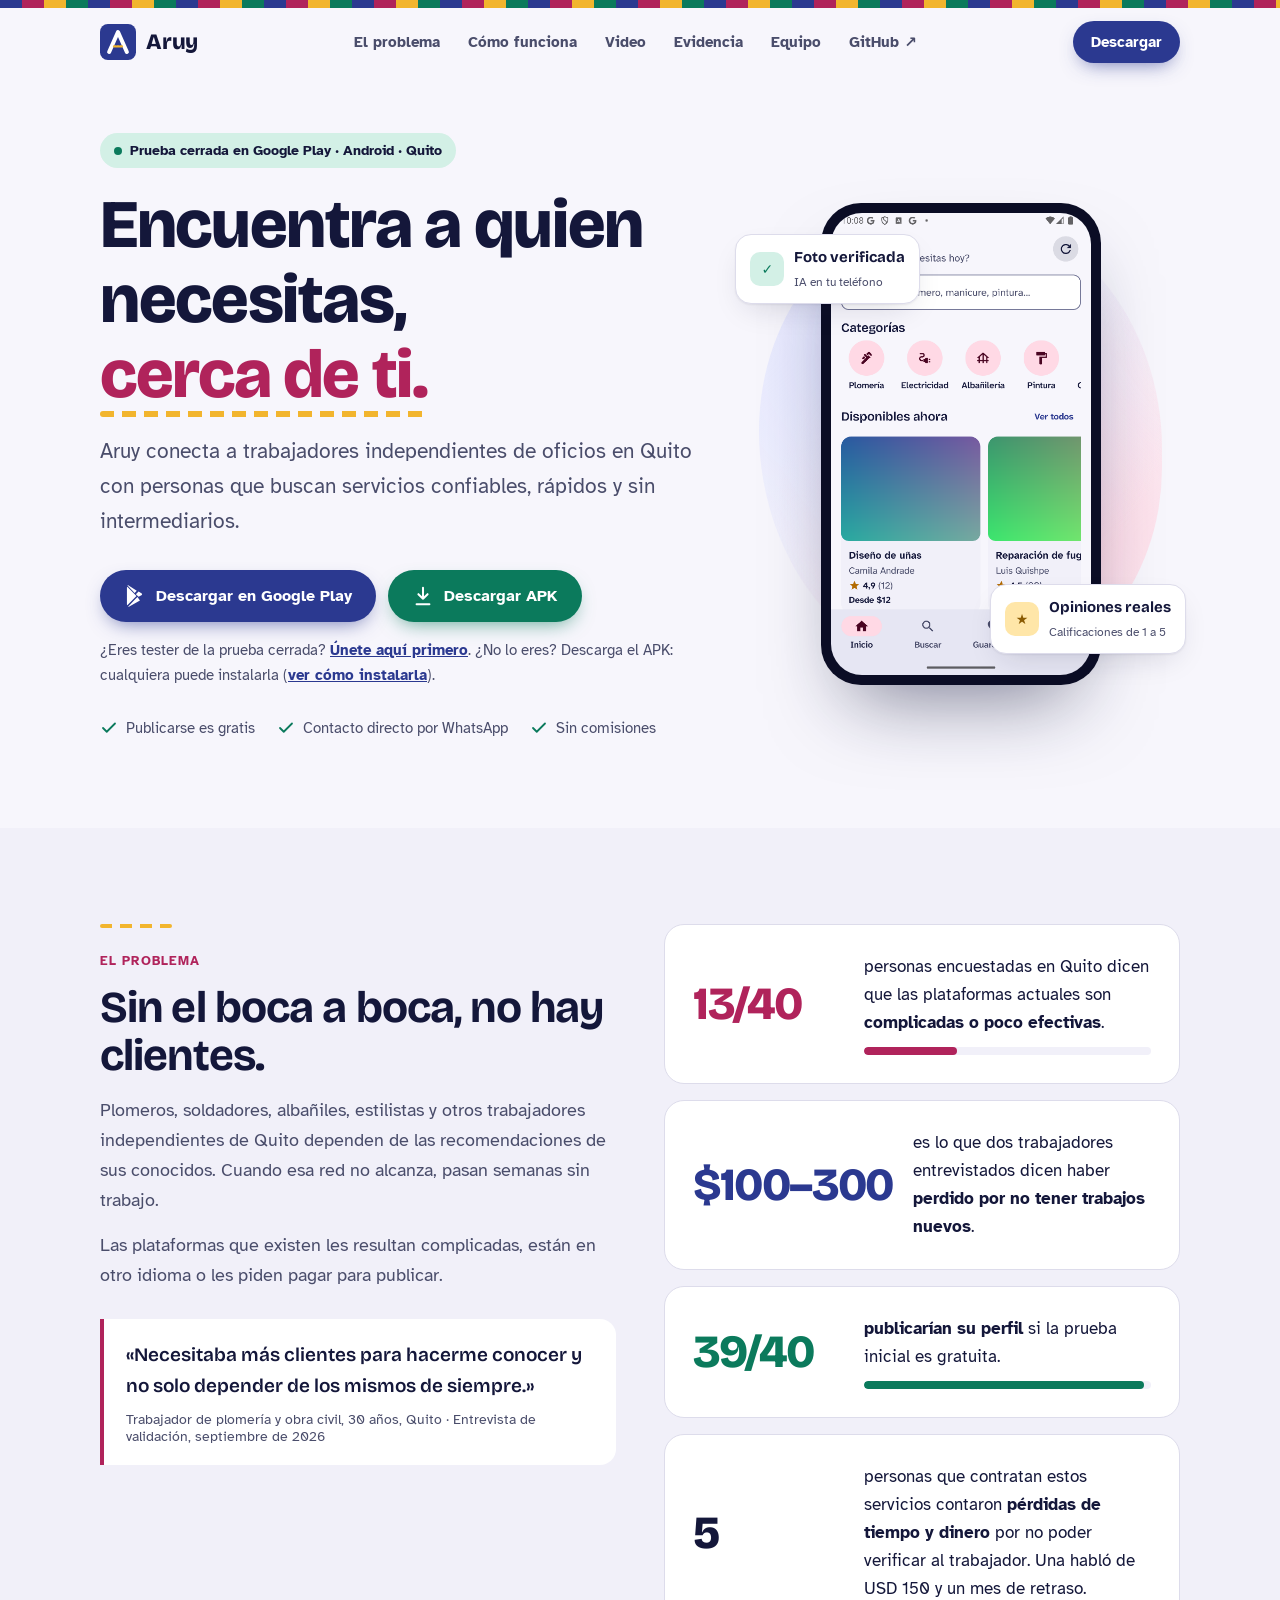
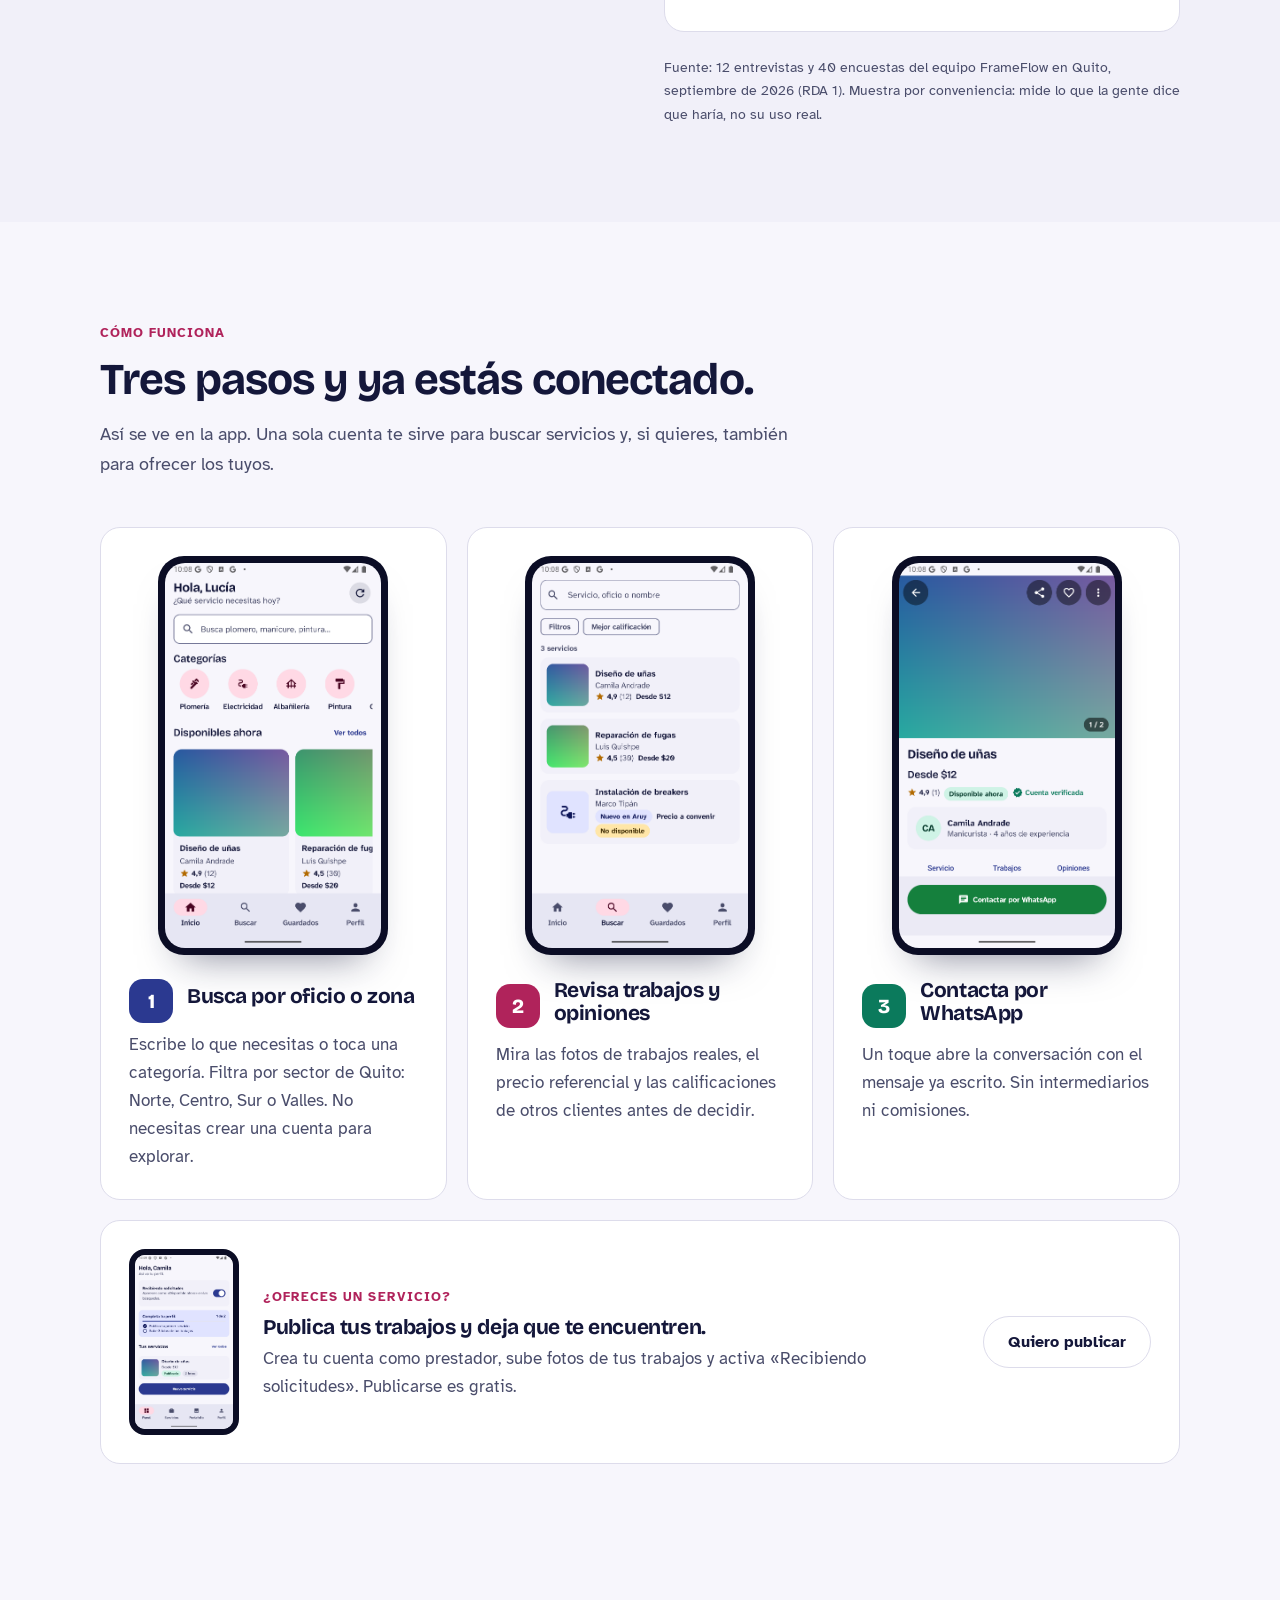
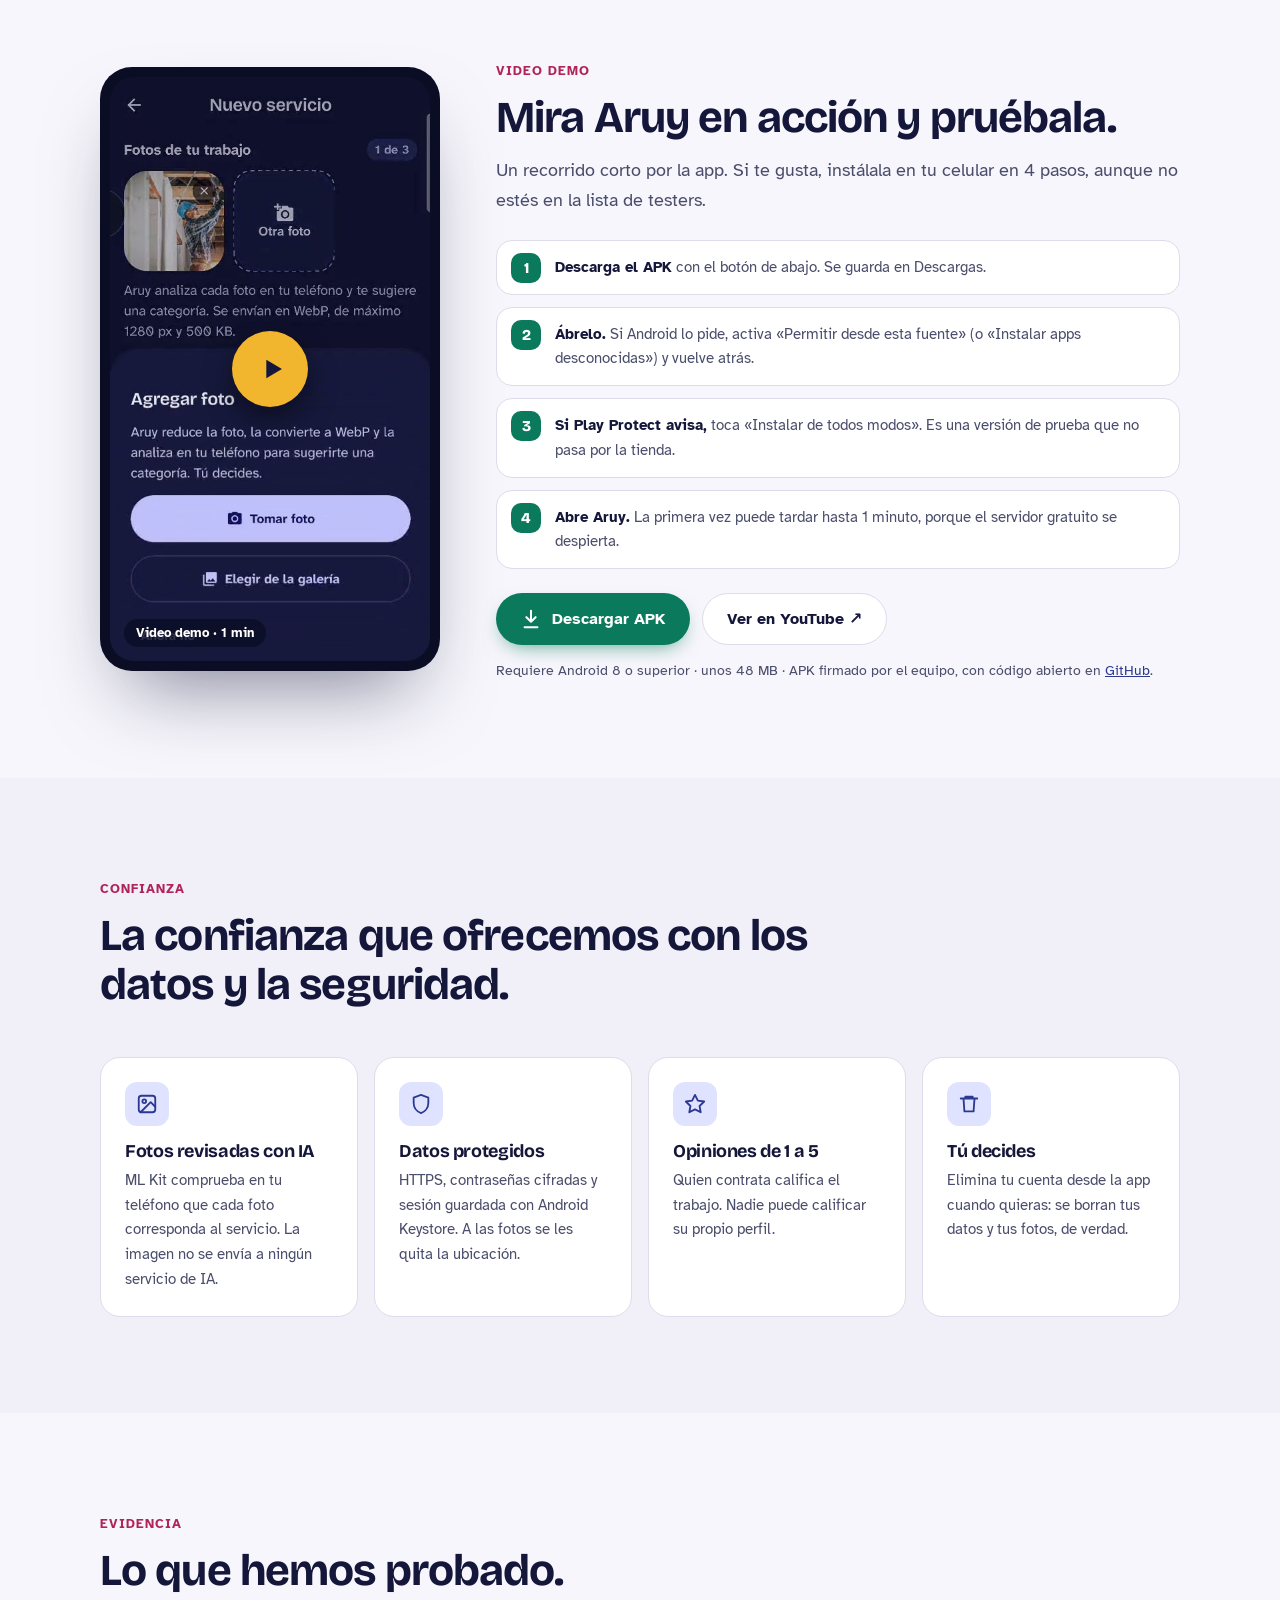
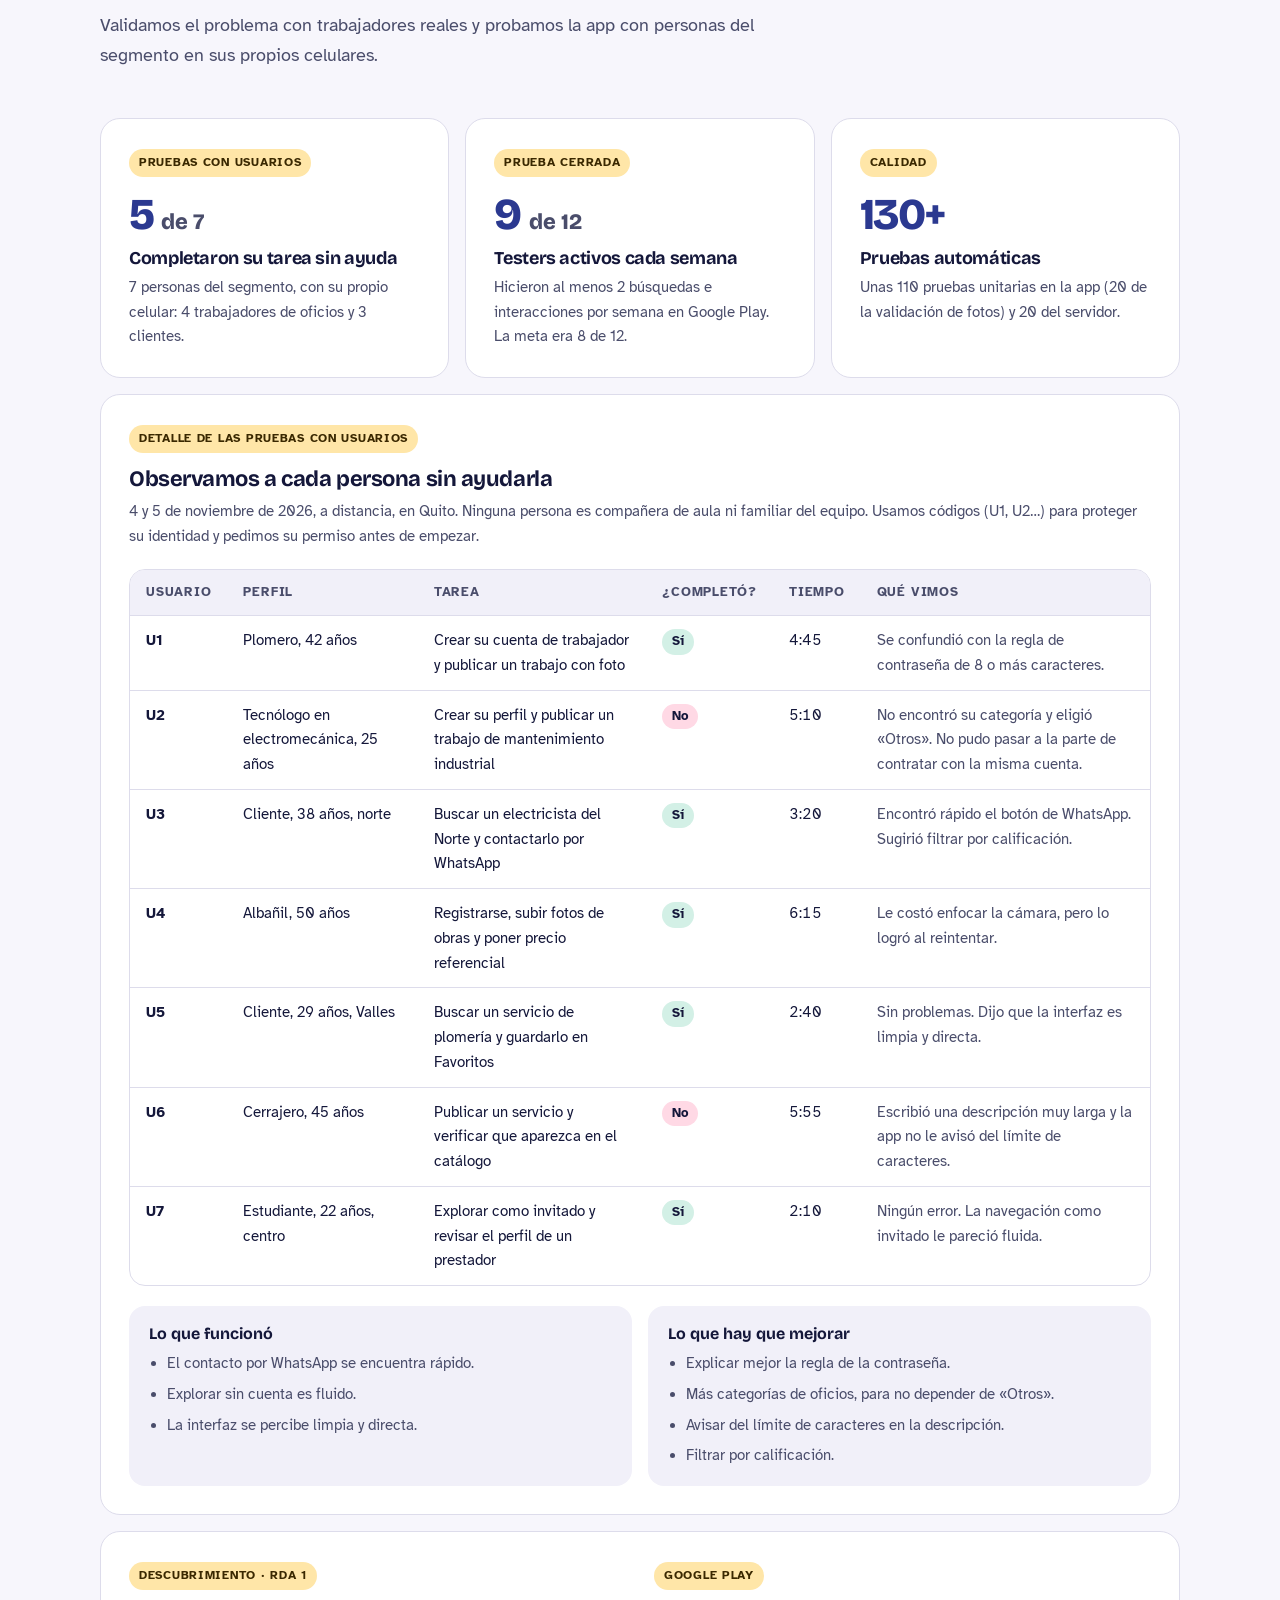
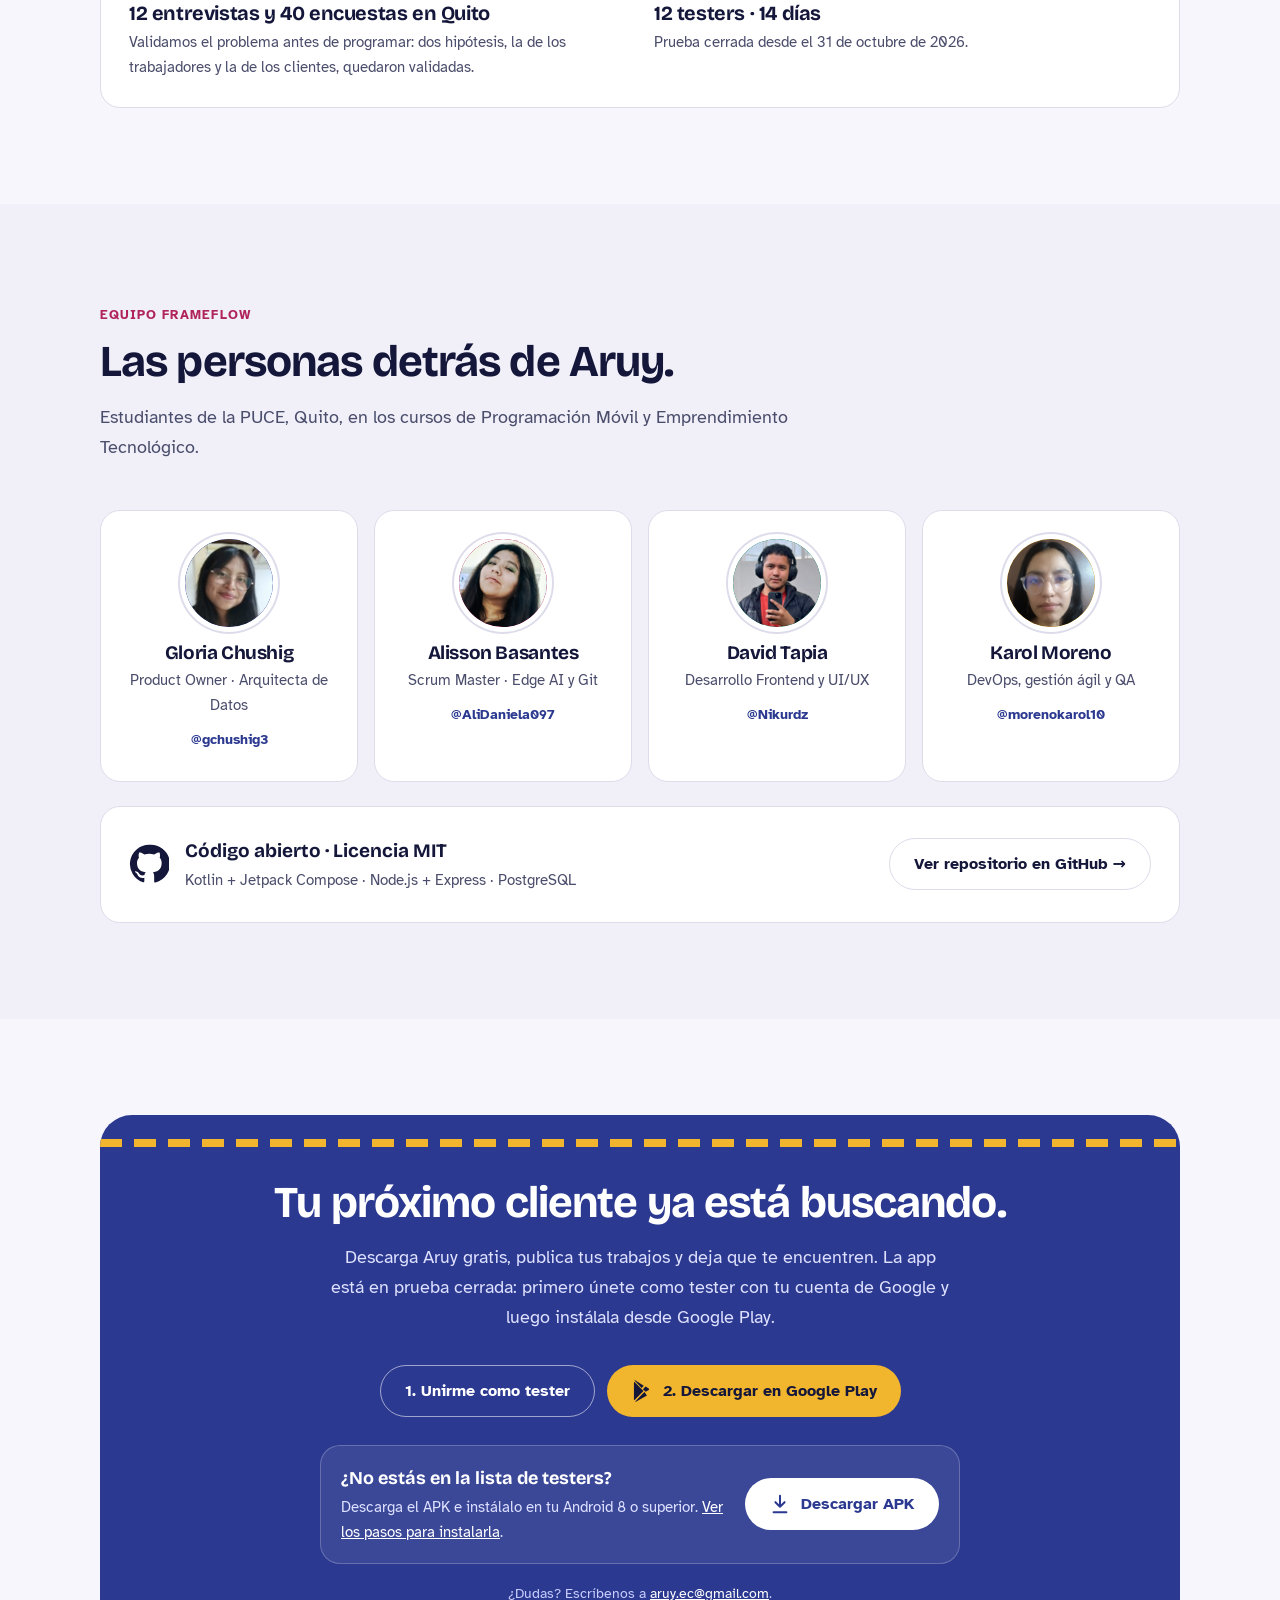
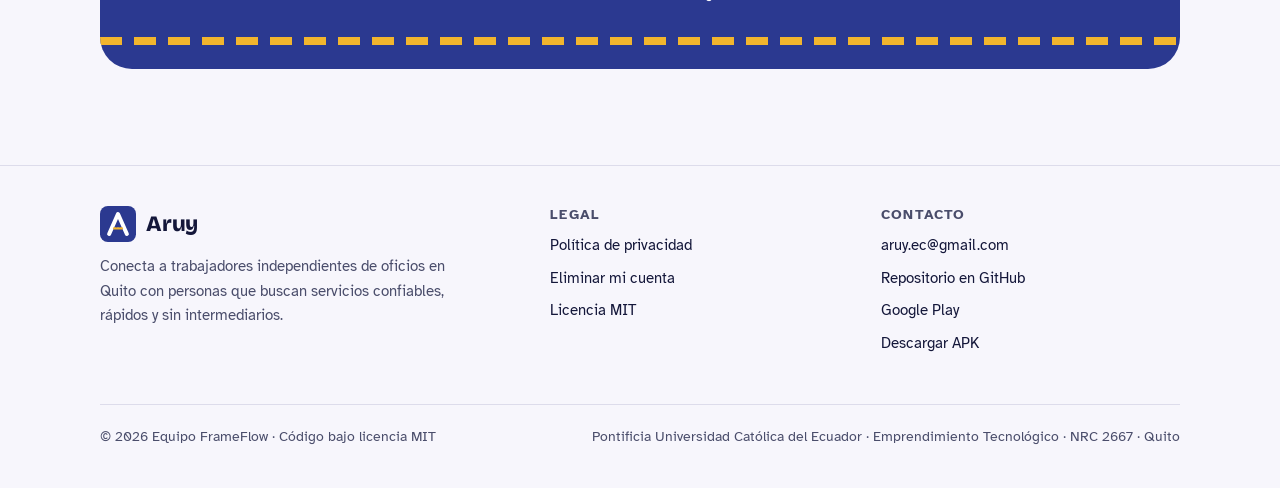
==== commit 62dee47a: "Video demo con portada y reproducción al tocar Evita mostrar la pantalla de error de YouTube al carg" ====
--- a/index.html
+++ b/index.html
@@ -12,7 +12,7 @@
 <link rel="preconnect" href="https://fonts.googleapis.com">
 <link rel="preconnect" href="https://fonts.gstatic.com" crossorigin>
 <link href="https://fonts.googleapis.com/css2?family=Atkinson+Hyperlegible:wght@400;700&family=Bricolage+Grotesque:opsz,wght@12..96,600;12..96,700;12..96,800&display=swap" rel="stylesheet">
-<link rel="stylesheet" href="css/styles.css?v=5">
+<link rel="stylesheet" href="css/styles.css?v=6">
 </head>
 <body>
 <a class="skip" href="#contenido">Saltar al contenido</a>
@@ -165,8 +165,12 @@
 <!-- ============ VIDEO DEMO + INSTALAR EL APK ============ -->
 <section id="video" aria-labelledby="t-video">
   <div class="wrap video-grid">
-    <div class="video-frame reveal">
-      <iframe src="https://www.youtube-nocookie.com/embed/Kl2Vr5G0b3k?rel=0" title="Video demo de Aruy" loading="lazy" allow="accelerometer; encrypted-media; gyroscope; picture-in-picture; web-share" referrerpolicy="strict-origin-when-cross-origin" allowfullscreen></iframe>
+    <div class="video-frame reveal" id="video-player" data-yt="Kl2Vr5G0b3k">
+      <button type="button" class="video-poster" aria-label="Reproducir el video demo de Aruy">
+        <img src="assets/video-portada.jpg" width="480" height="1040" loading="lazy" alt="Pantalla Nuevo servicio de la app Aruy, donde el trabajador agrega fotos de su trabajo">
+        <span class="play" aria-hidden="true"><svg viewBox="0 0 24 24"><path fill="currentColor" d="M8 5.5v13l11-6.5-11-6.5Z"/></svg></span>
+        <span class="video-badge">Video demo · 1 min</span>
+      </button>
     </div>
     <div class="reveal">
       <span class="eyebrow">Video demo</span>
@@ -180,7 +184,7 @@
       </ol>
       <div class="video-actions">
         <a class="btn btn-apk" href="https://github.com/FrameFlow-app/Aruy-app/releases/latest/download/aruy.apk" download><svg viewBox="0 0 24 24" fill="none" stroke="currentColor" stroke-width="2.2" stroke-linecap="round" stroke-linejoin="round" aria-hidden="true"><path d="M12 3v12m0 0-5-5m5 5 5-5M5 21h14"/></svg>Descargar APK</a>
-        <a class="btn btn-ghost" href="https://youtube.com/shorts/Kl2Vr5G0b3k" target="_blank" rel="noopener">Ver en YouTube ↗</a>
+        <a class="btn btn-ghost" href="https://youtube.com/shorts/Kl2Vr5G0b3k?feature=share" target="_blank" rel="noopener">Ver en YouTube ↗</a>
       </div>
       <p class="note" style="margin-top:14px">Requiere Android 8 o superior · unos 48 MB · APK firmado por el equipo, con código abierto en <a href="https://github.com/FrameFlow-app/Aruy-app" target="_blank" rel="noopener">GitHub</a>.</p>
     </div>
@@ -403,6 +407,19 @@
   } else {
     items.forEach((el) => el.classList.add('in'));
   }
+  // Video demo: se carga el reproductor de YouTube solo al tocar la portada
+  const vp = document.getElementById('video-player');
+  if (vp) {
+    vp.querySelector('.video-poster').addEventListener('click', () => {
+      const f = document.createElement('iframe');
+      f.src = 'https://www.youtube.com/embed/' + vp.dataset.yt + '?autoplay=1&rel=0&playsinline=1';
+      f.title = 'Video demo de Aruy';
+      f.allow = 'autoplay; encrypted-media; picture-in-picture; web-share';
+      f.referrerPolicy = 'strict-origin-when-cross-origin';
+      f.allowFullscreen = true;
+      vp.replaceChildren(f);
+    });
+  }
 </script>
 </body>
 </html>
--- a/css/styles.css
+++ b/css/styles.css
@@ -442,3 +442,16 @@
 .video-actions { display: flex; flex-wrap: wrap; gap: 12px; margin-top: 24px; }
 .apk-box span a { color: #fff; }
 @media (max-width: 860px) { .video-grid { grid-template-columns: 1fr; gap: 36px; } .video-frame { max-width: 300px; } }
+
+/* Portada del video con botón de reproducir */
+.video-poster { position: relative; display: block; width: 100%; height: 100%; padding: 0; border: 0; border-radius: 24px; overflow: hidden; cursor: pointer; background: #000; }
+.video-poster img { width: 100%; height: 100%; object-fit: cover; display: block; transition: transform .4s ease, filter .3s; }
+.video-poster:hover img { transform: scale(1.03); filter: brightness(.85); }
+.video-poster .play {
+  position: absolute; left: 50%; top: 50%; transform: translate(-50%, -50%);
+  width: 76px; height: 76px; border-radius: 50%; display: grid; place-items: center;
+  background: var(--maiz); color: var(--anil-noche); box-shadow: 0 12px 30px rgba(0, 0, 0, .45); transition: transform .2s;
+}
+.video-poster .play svg { width: 34px; height: 34px; margin-left: 4px; }
+.video-poster:hover .play { transform: translate(-50%, -50%) scale(1.08); }
+.video-badge { position: absolute; left: 14px; bottom: 14px; background: rgba(11, 13, 37, .8); color: #fff; font: 700 13px var(--font-body); padding: 6px 12px; border-radius: 999px; }
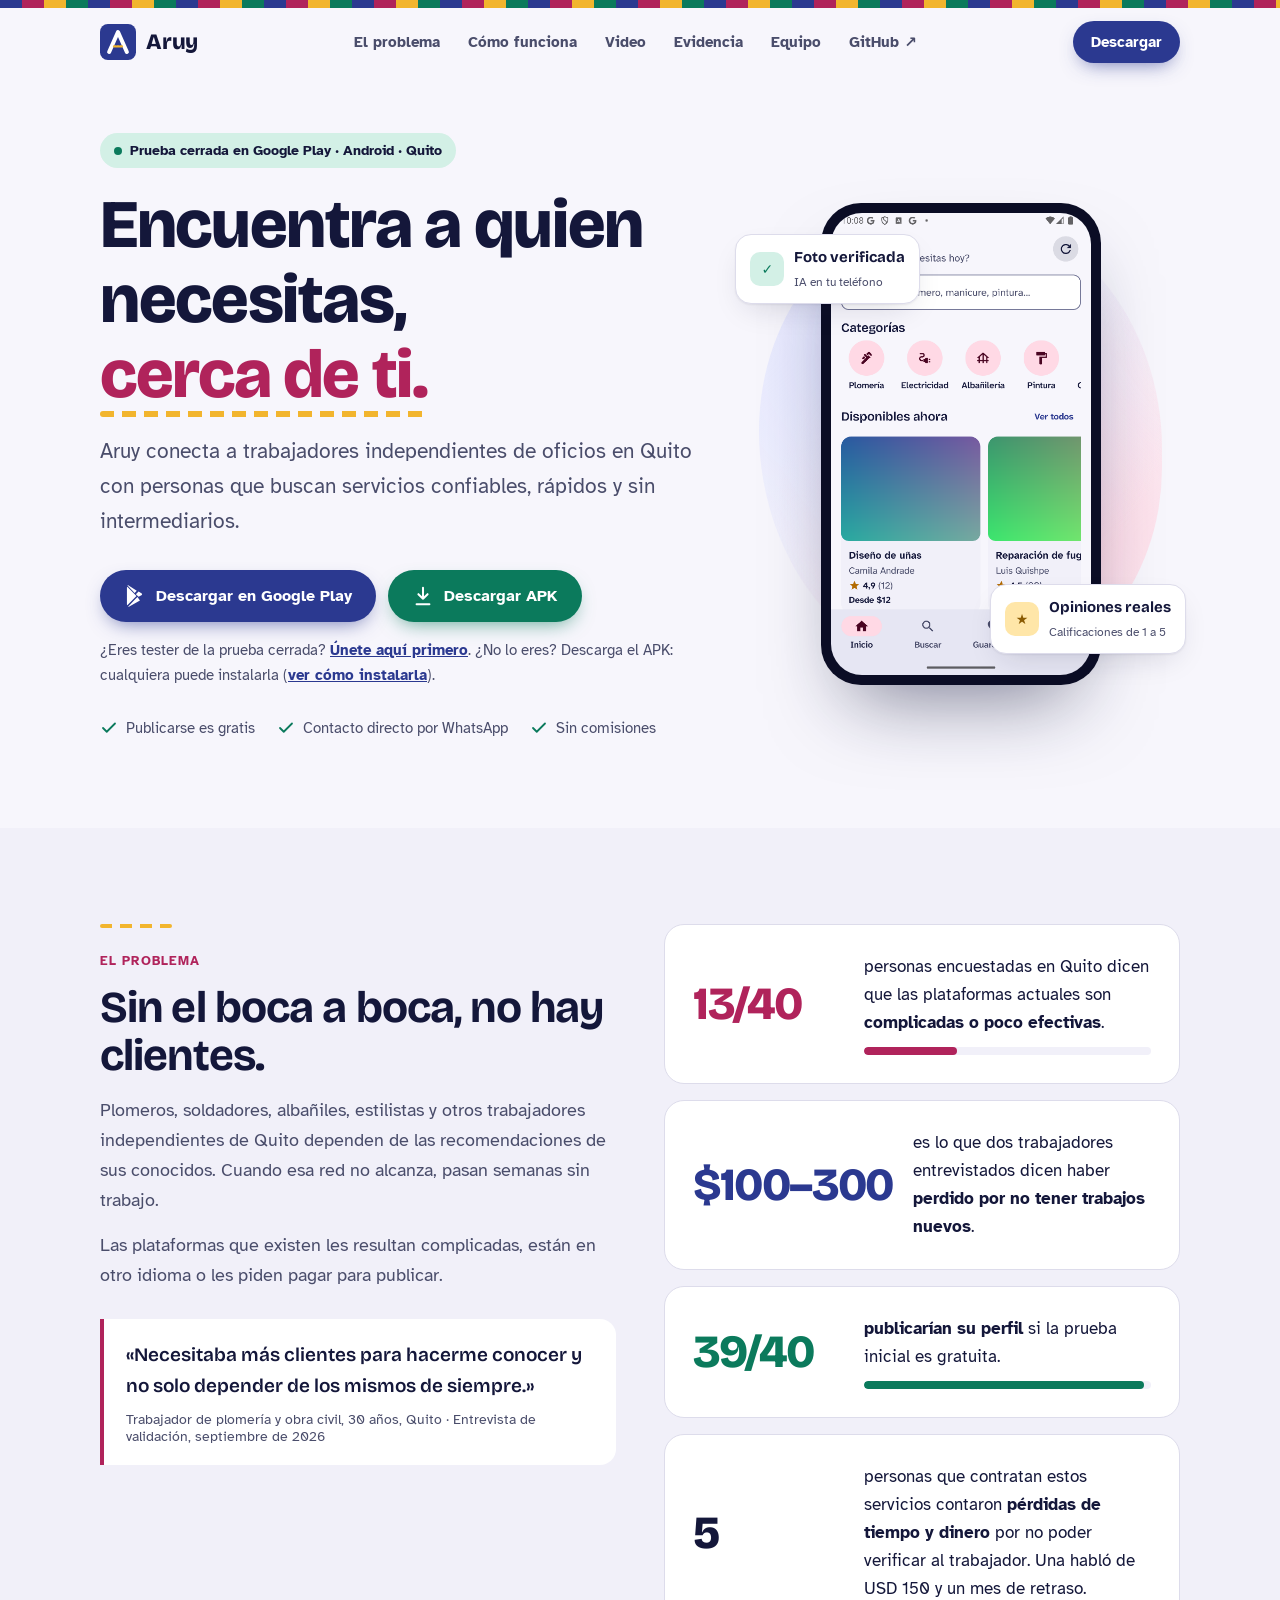
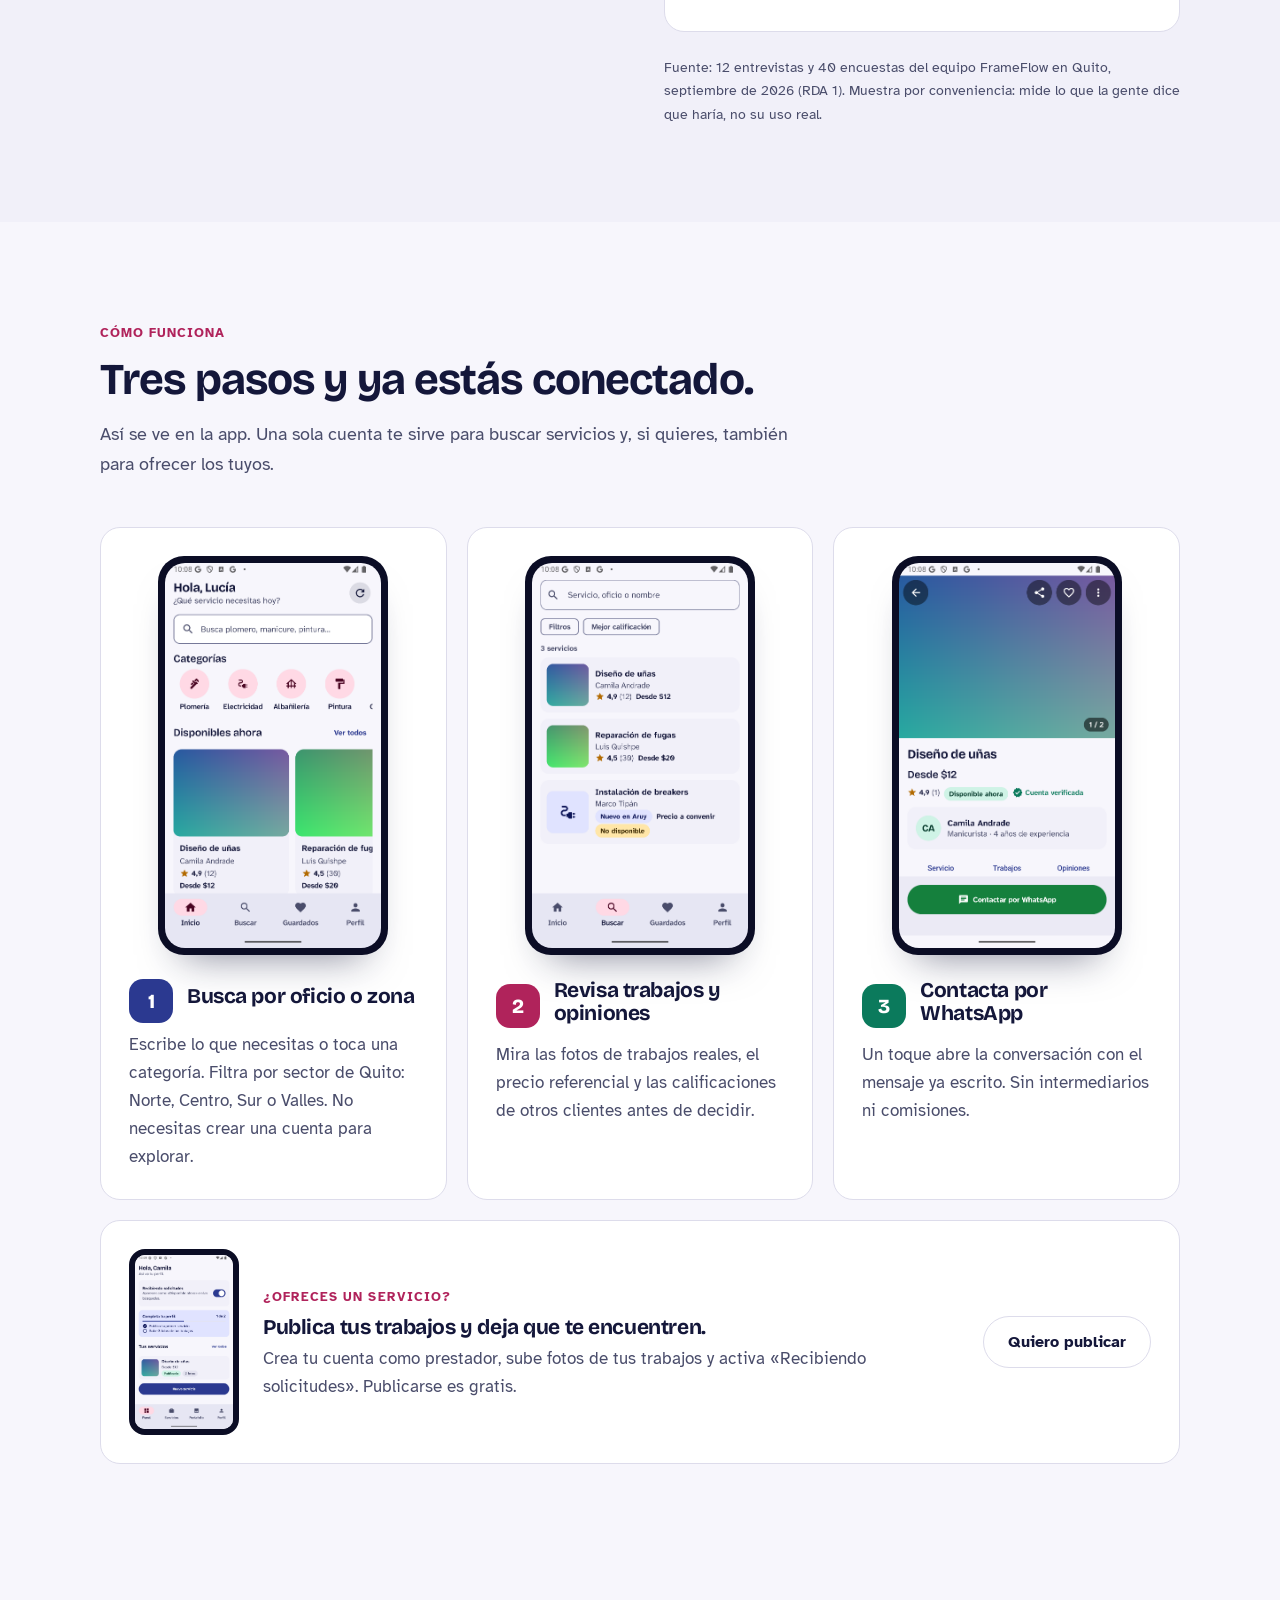
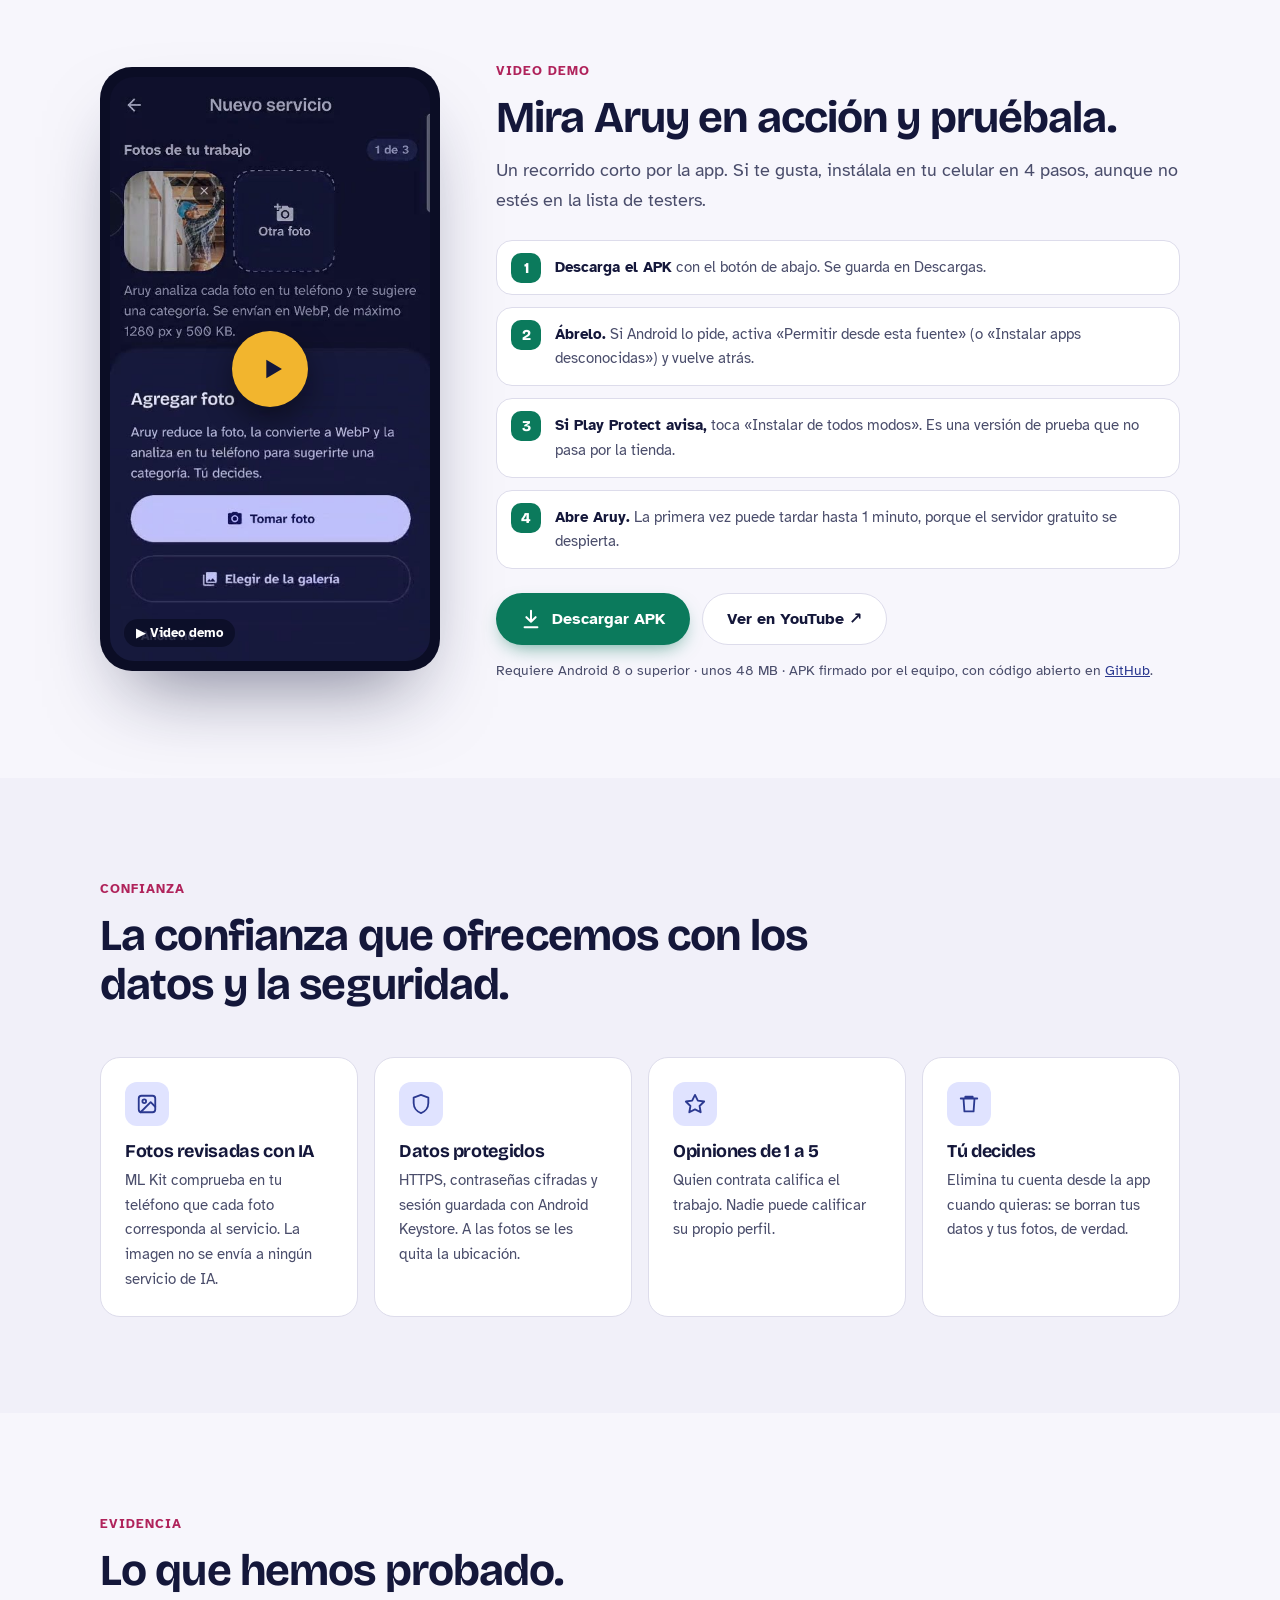
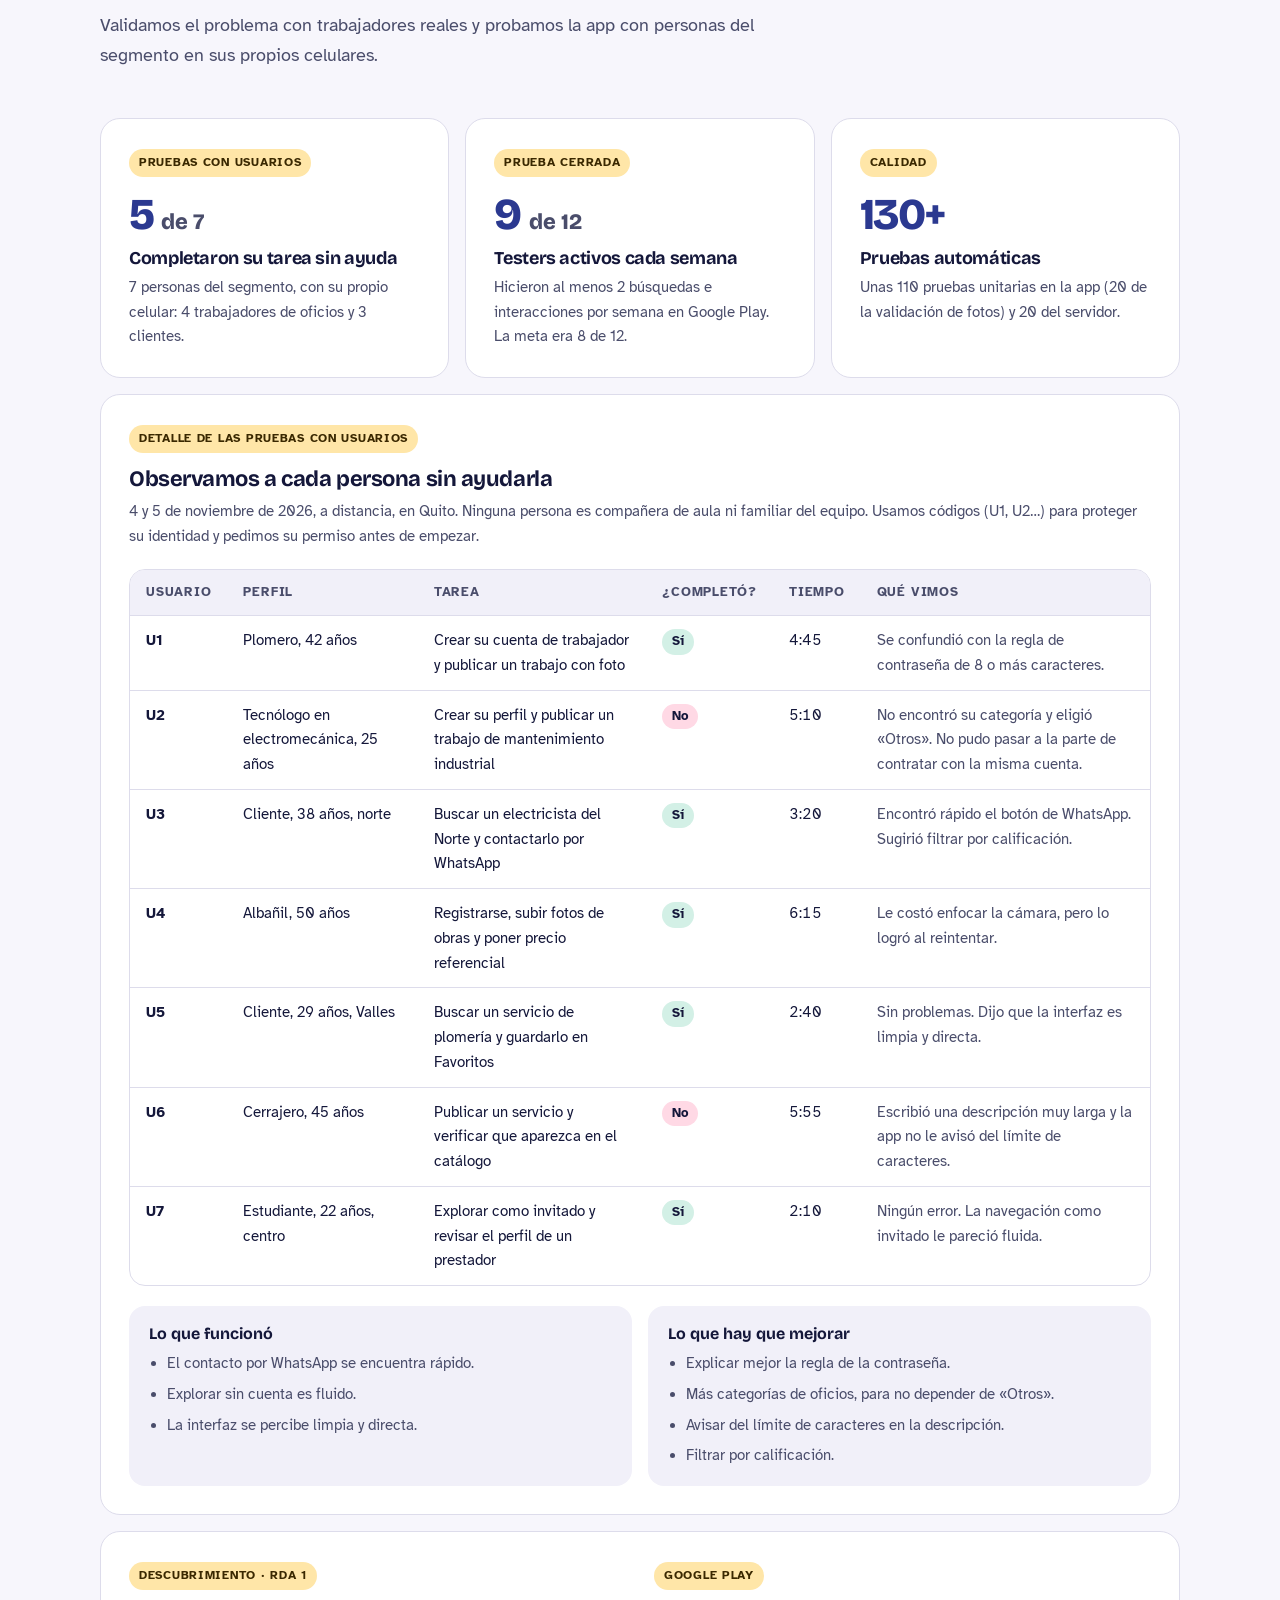
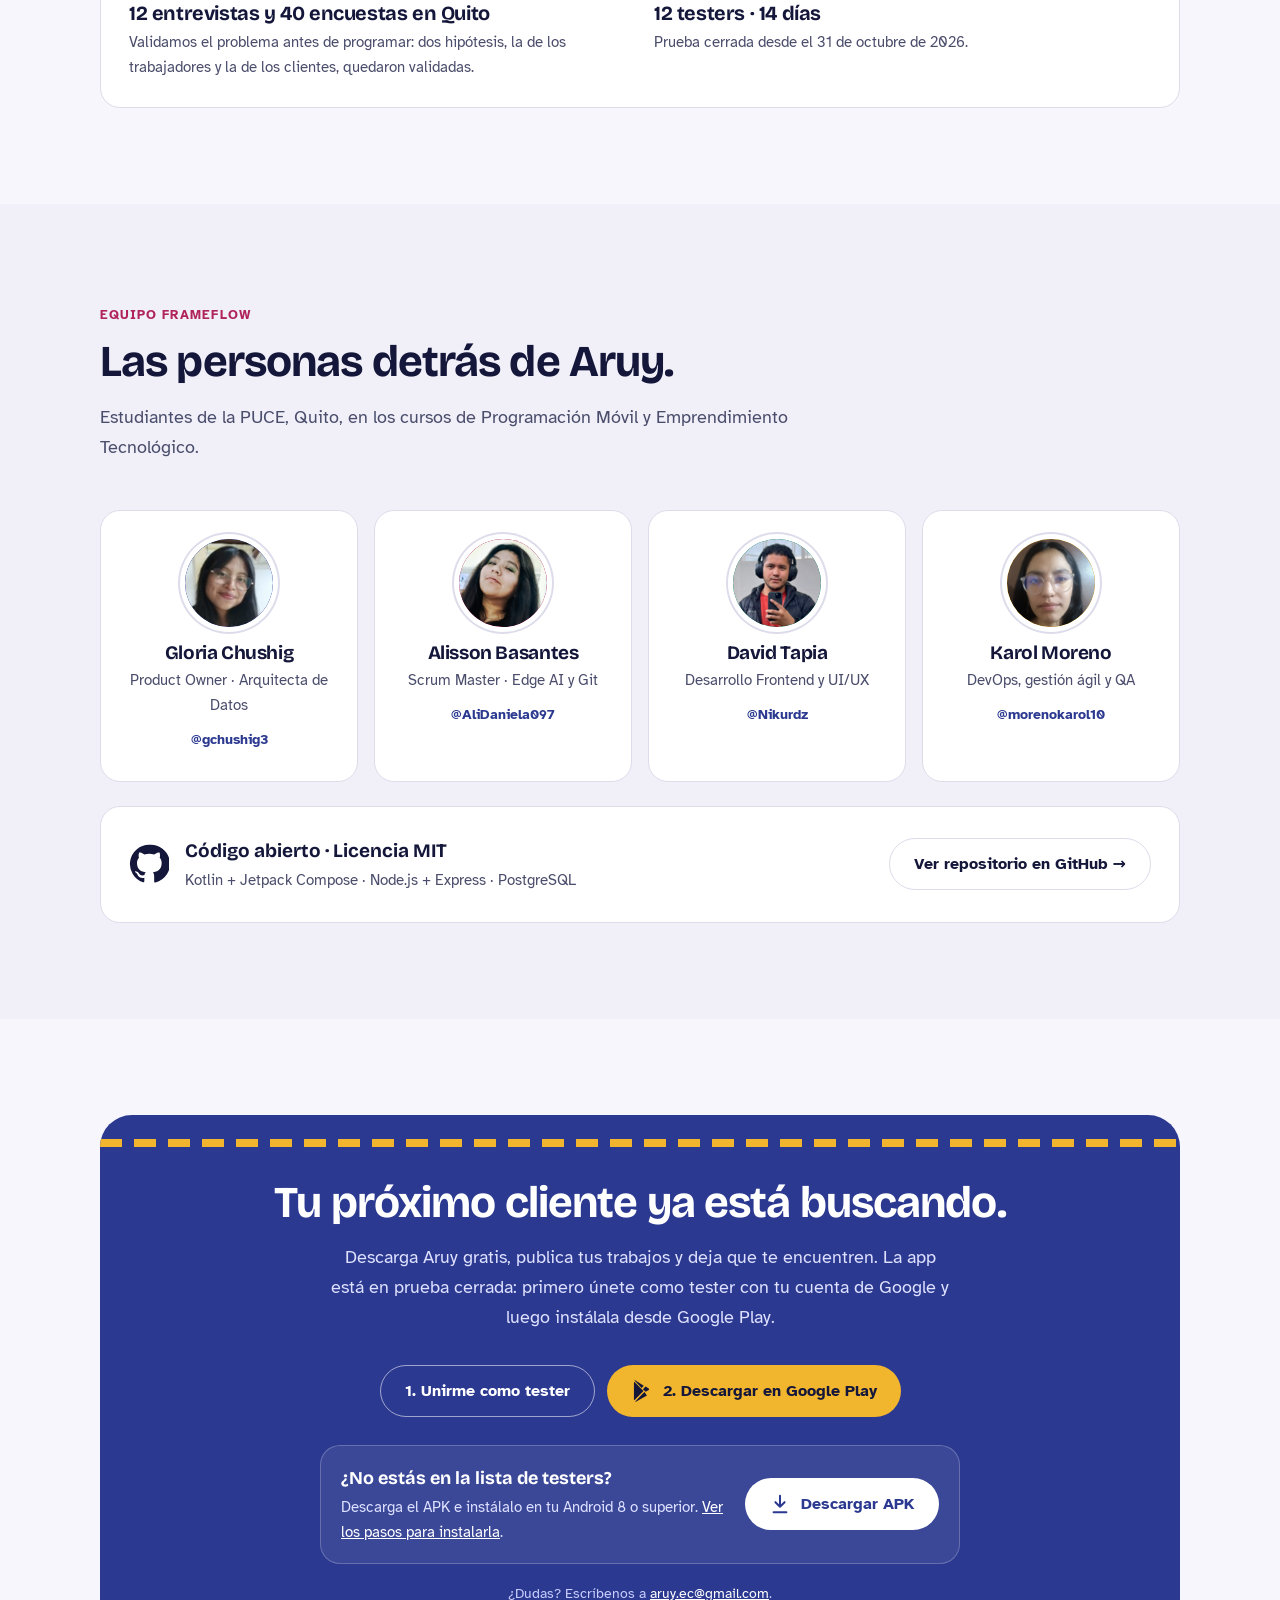
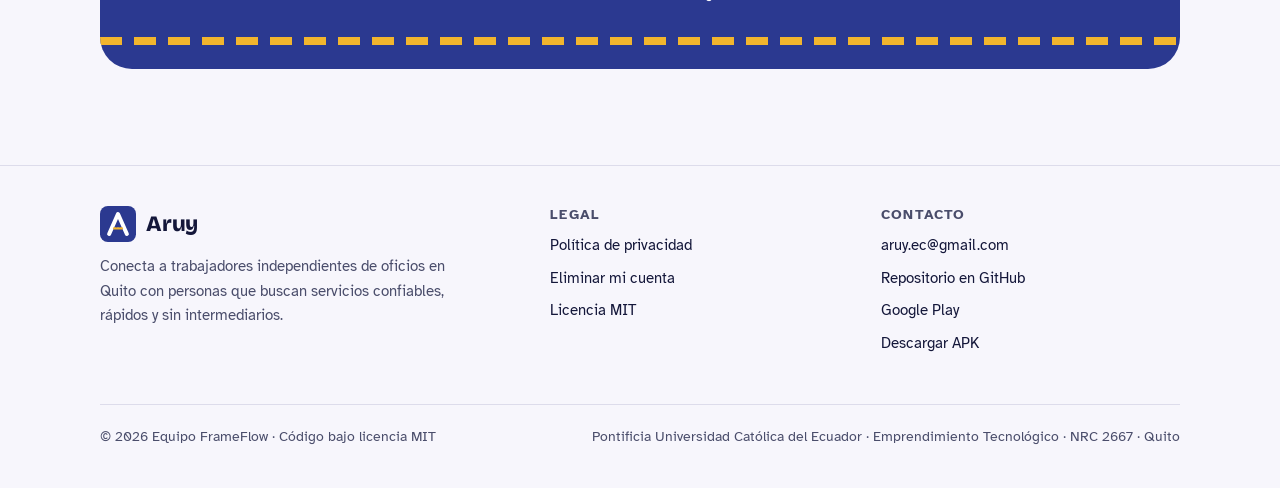
==== commit c7992e32: "Quitar duración no confirmada del video Co-Authored-By: Claude Opus 5.5 <noreply@anthropic.com>" ====
--- a/index.html
+++ b/index.html
@@ -169,7 +169,7 @@
       <button type="button" class="video-poster" aria-label="Reproducir el video demo de Aruy">
         <img src="assets/video-portada.jpg" width="480" height="1040" loading="lazy" alt="Pantalla Nuevo servicio de la app Aruy, donde el trabajador agrega fotos de su trabajo">
         <span class="play" aria-hidden="true"><svg viewBox="0 0 24 24"><path fill="currentColor" d="M8 5.5v13l11-6.5-11-6.5Z"/></svg></span>
-        <span class="video-badge">Video demo · 1 min</span>
+        <span class="video-badge">▶ Video demo</span>
       </button>
     </div>
     <div class="reveal">
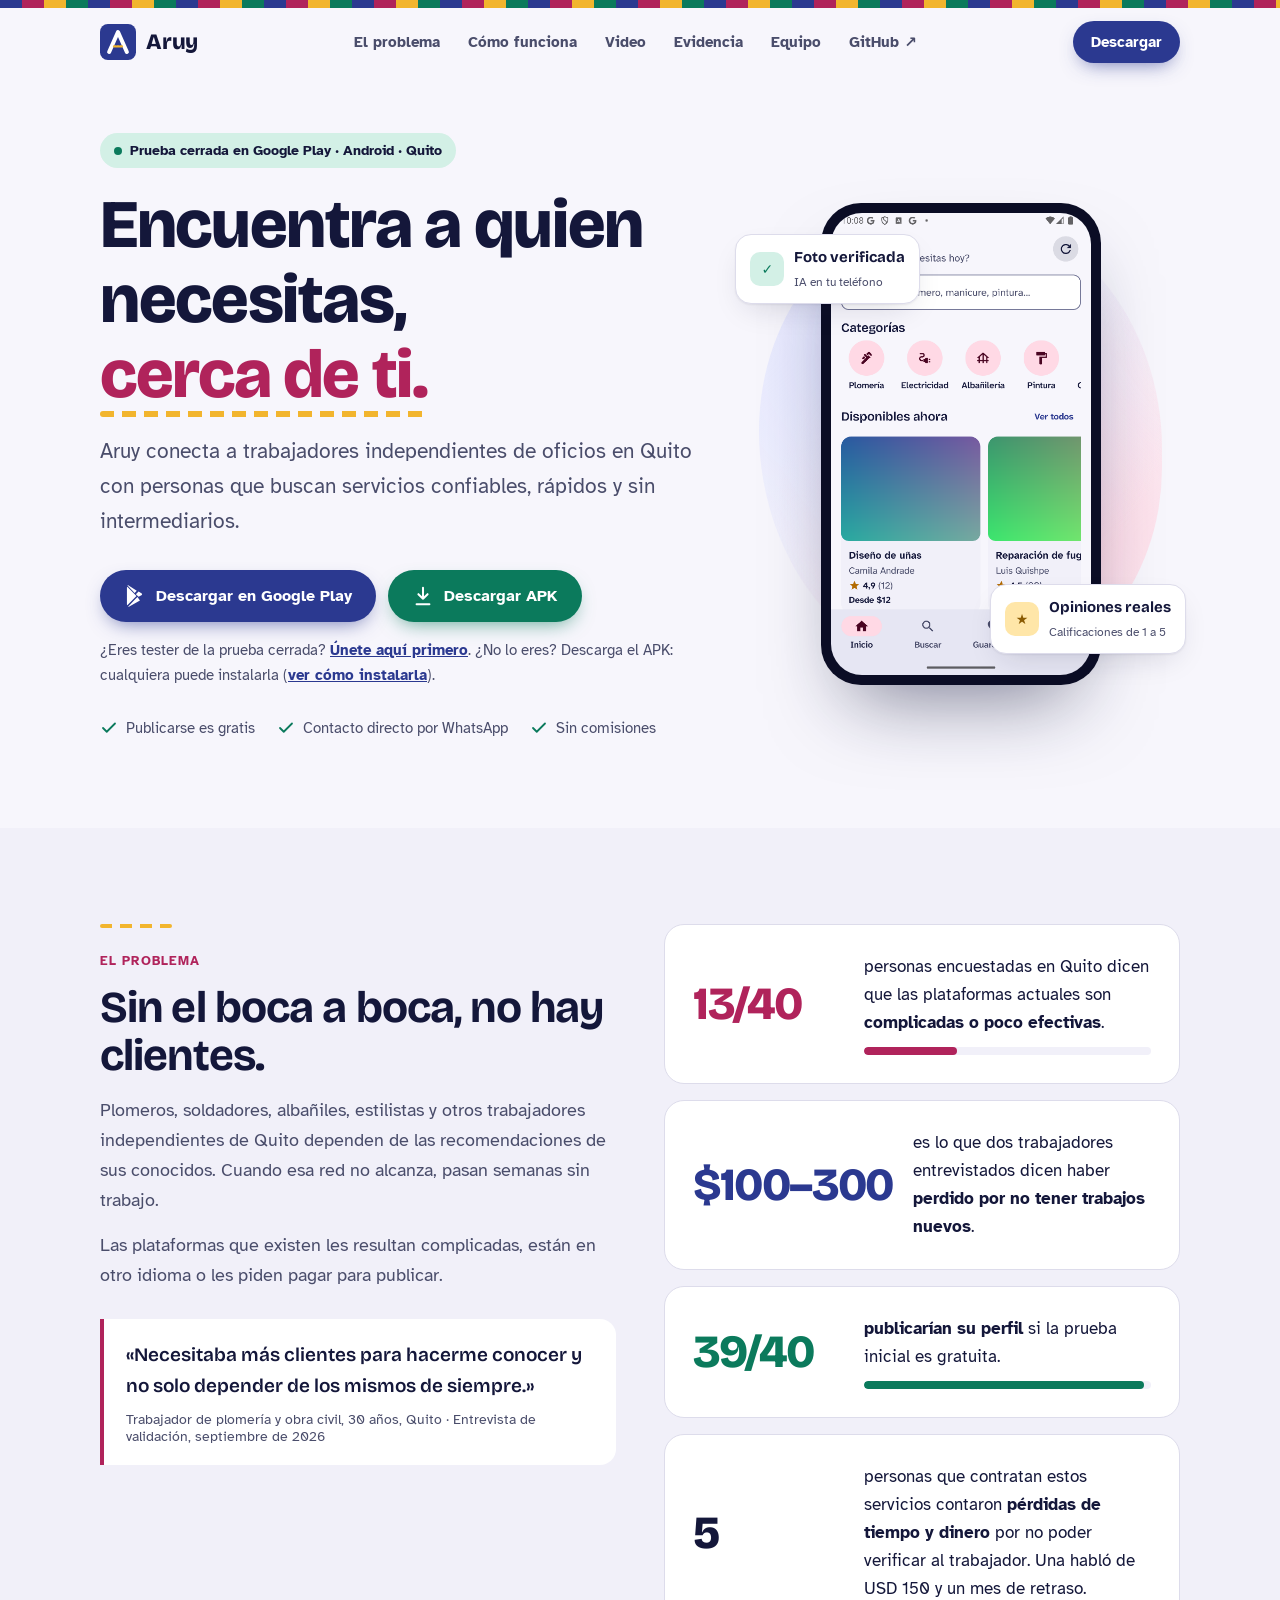
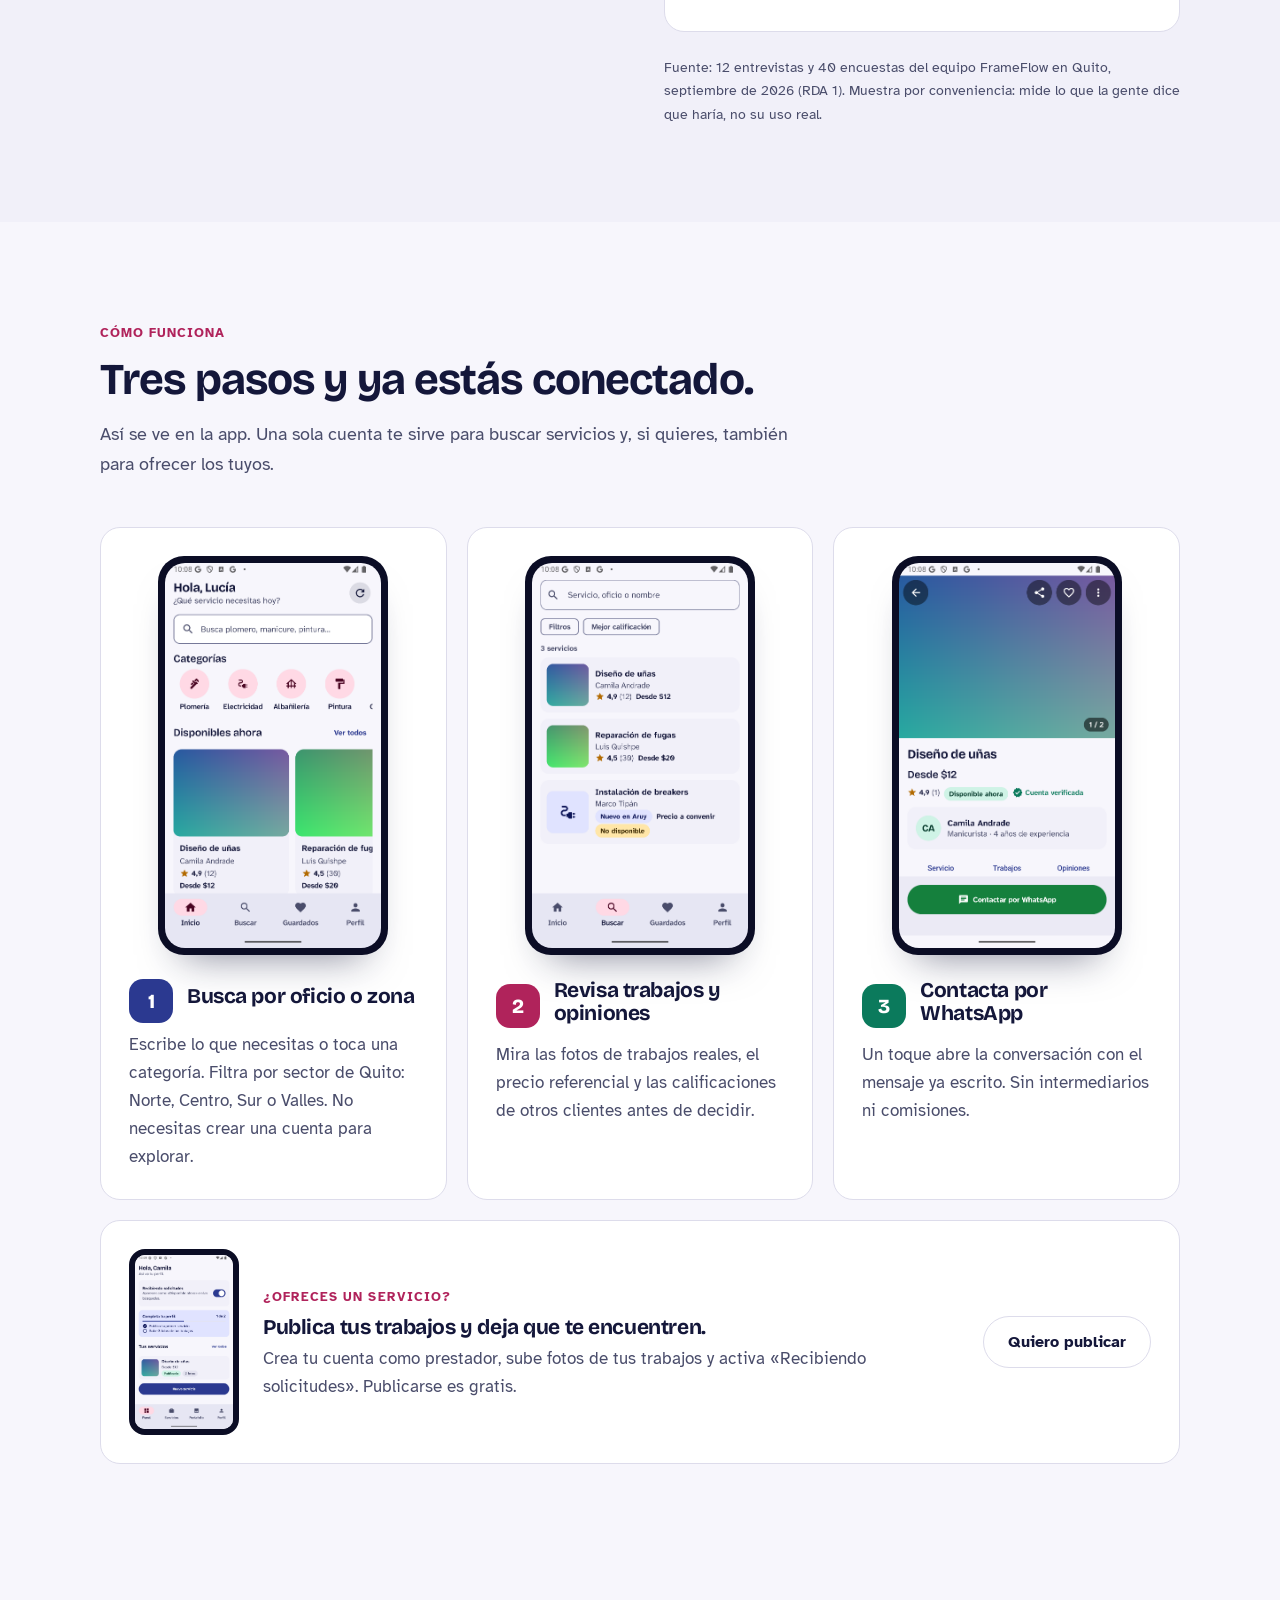
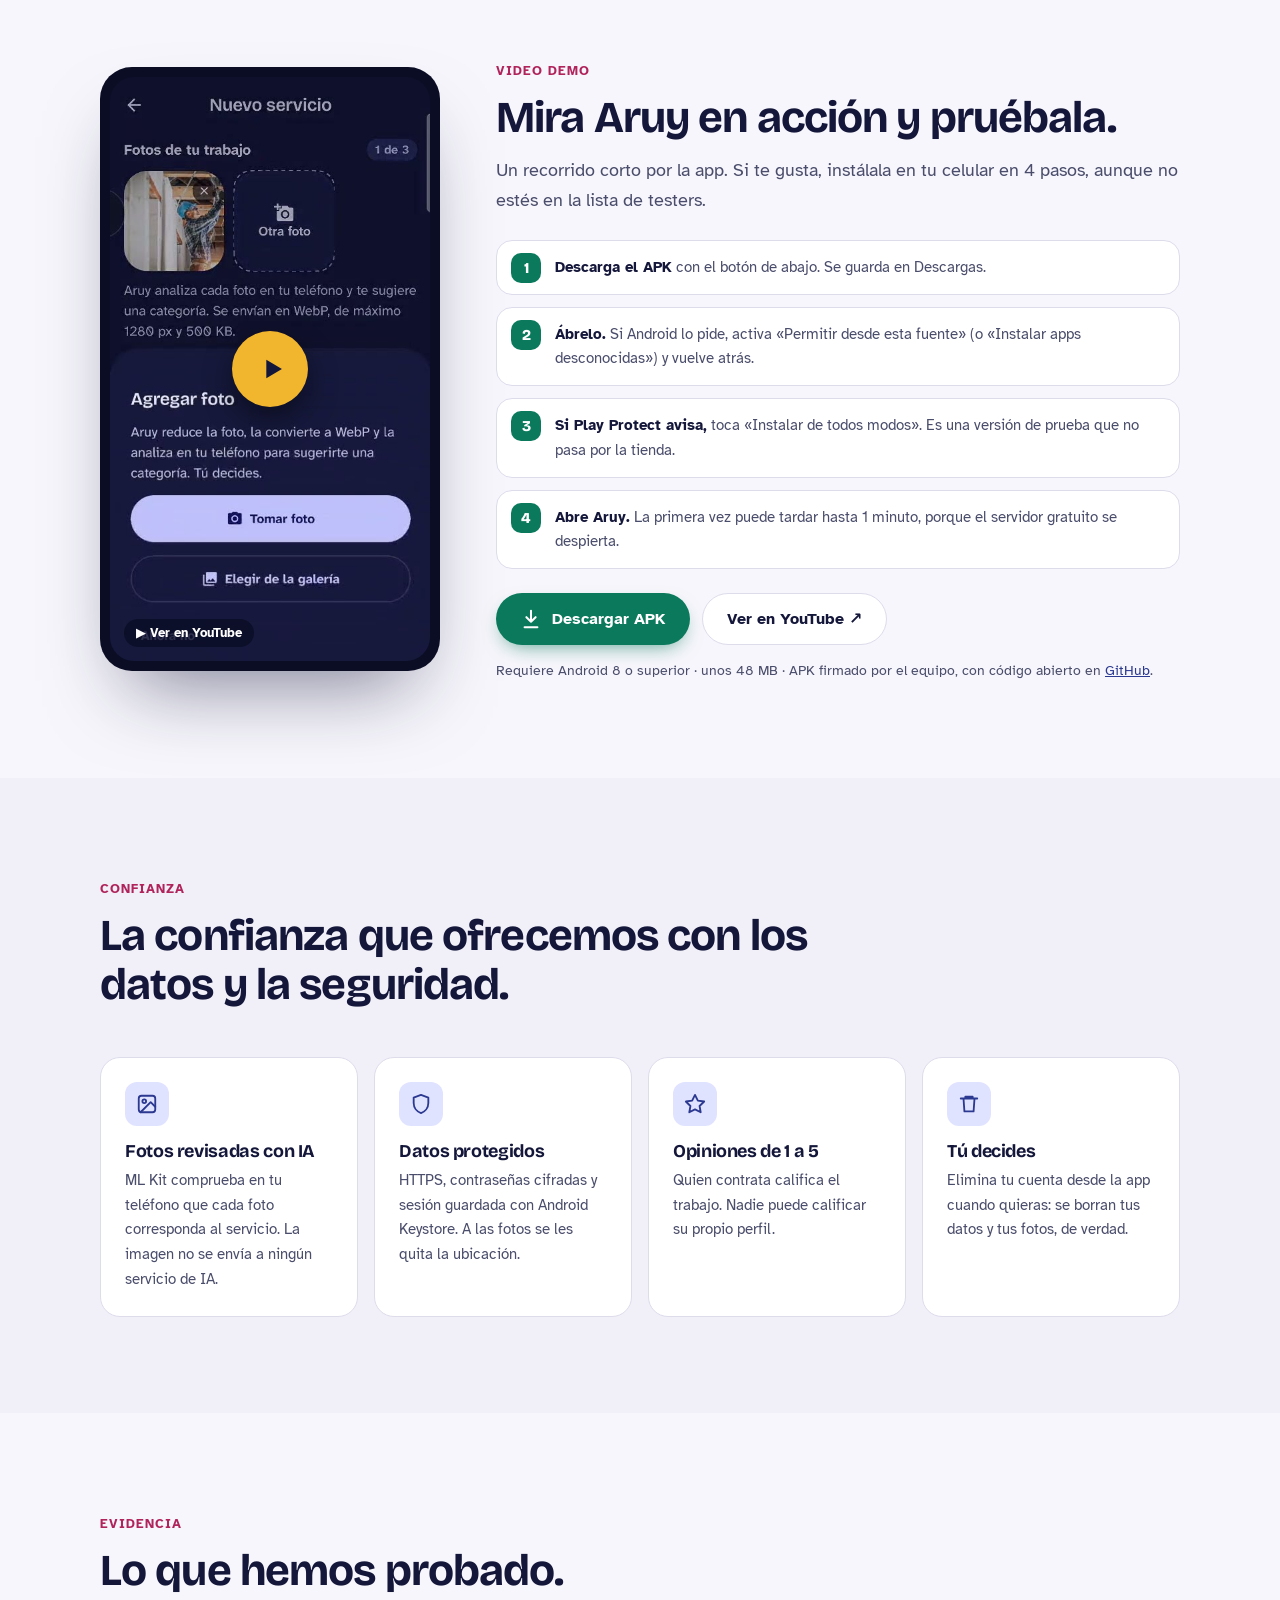
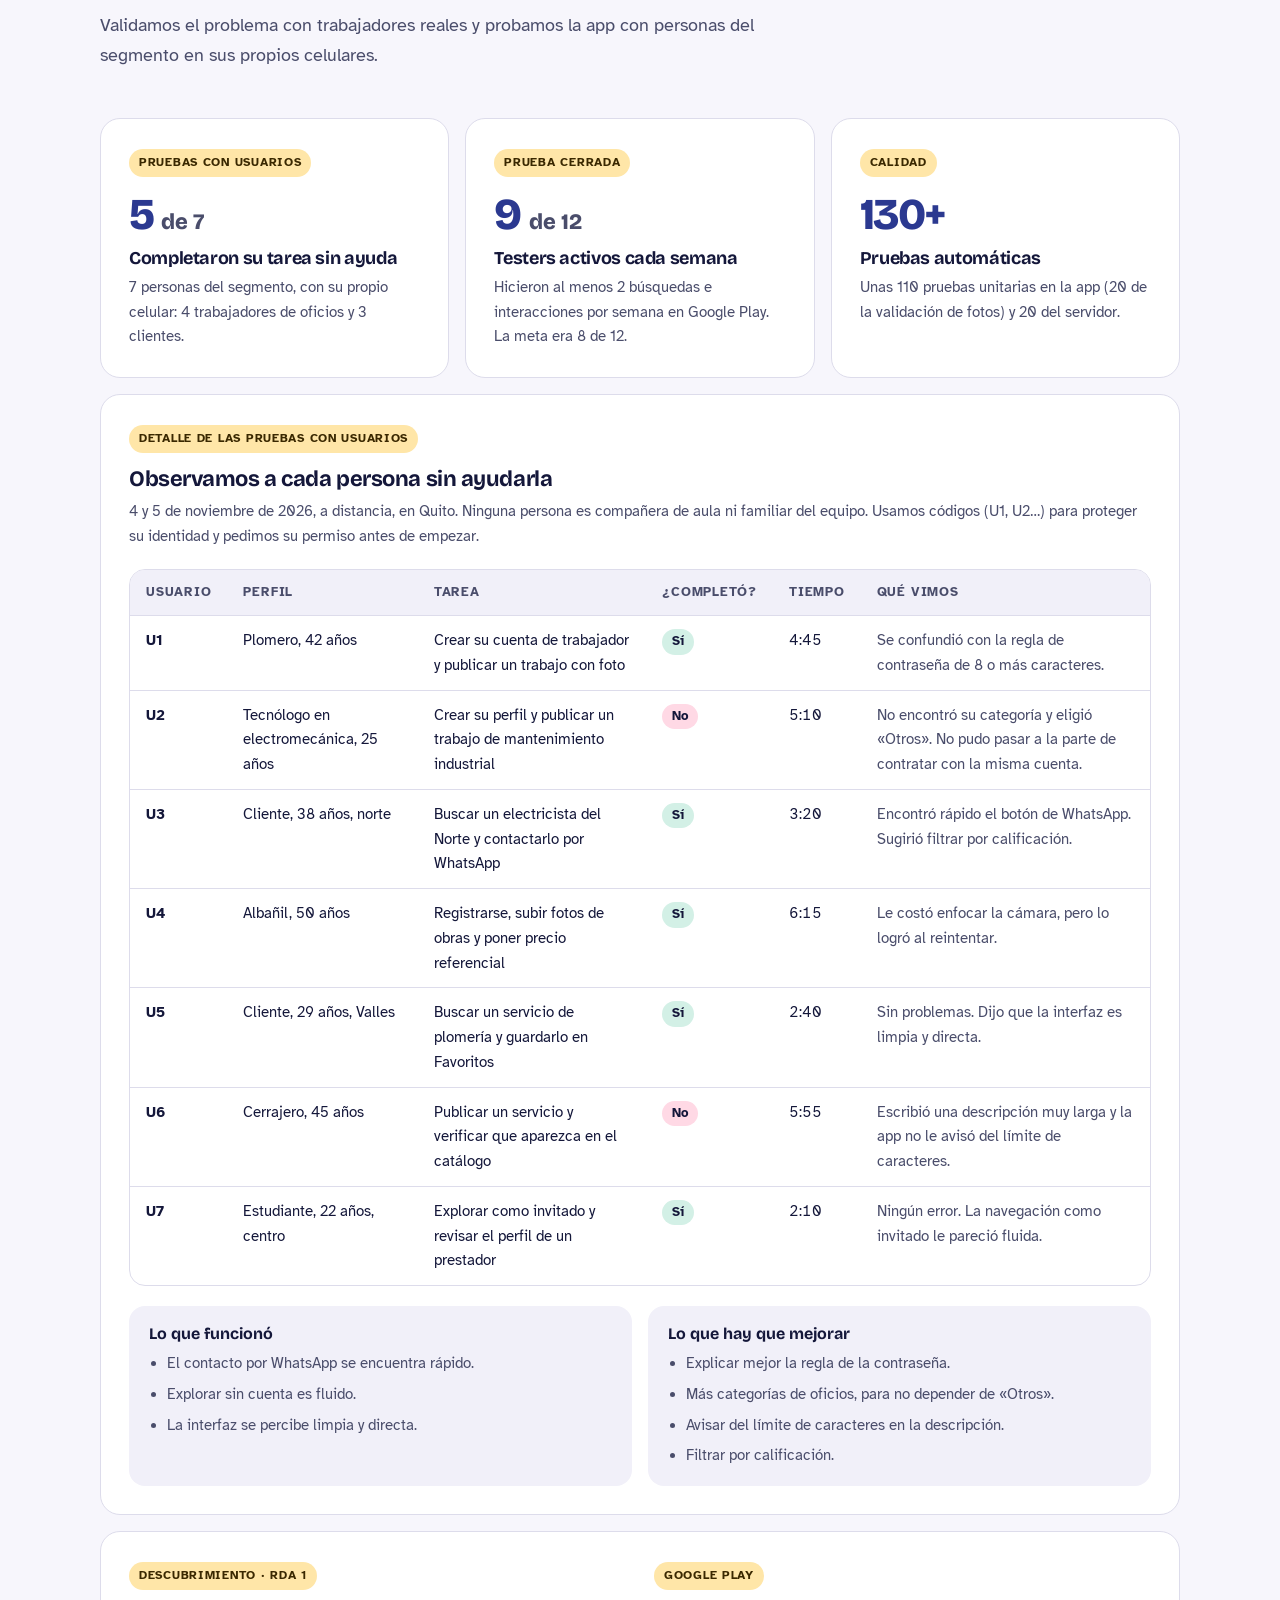
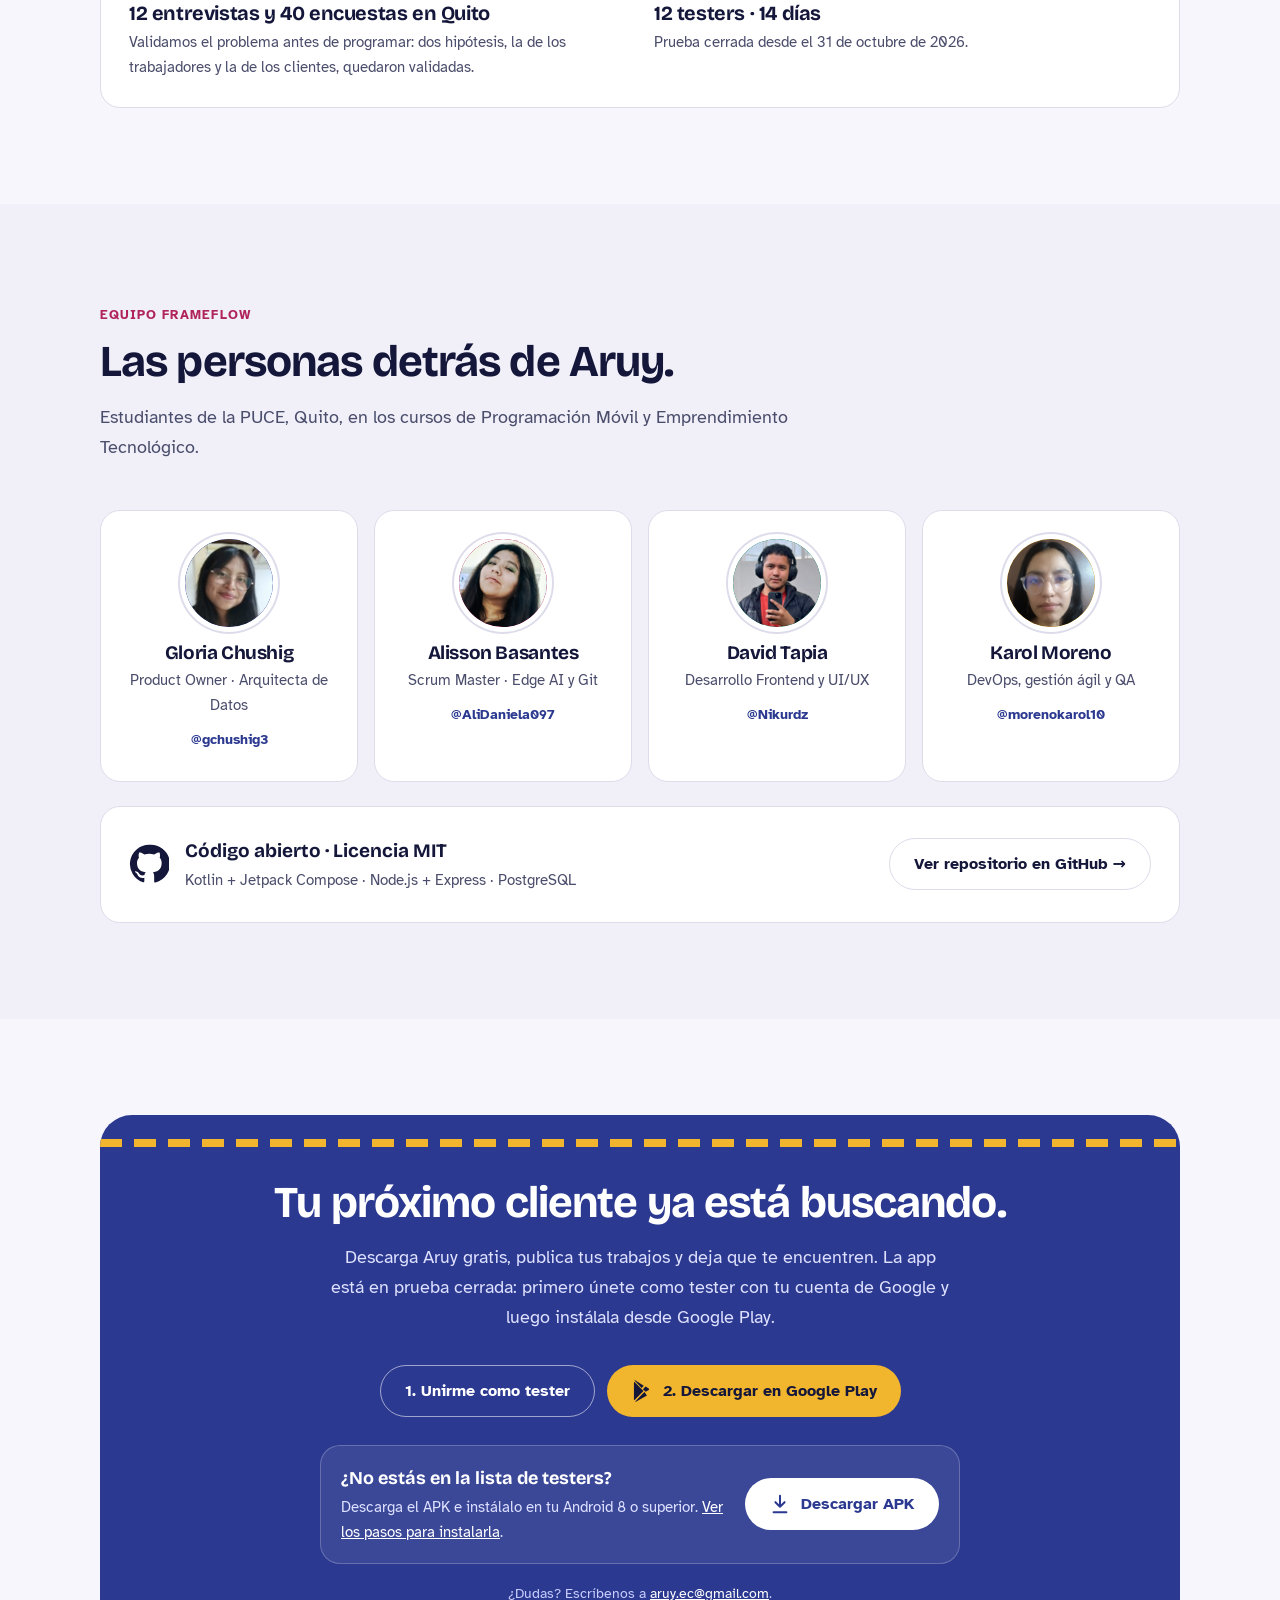
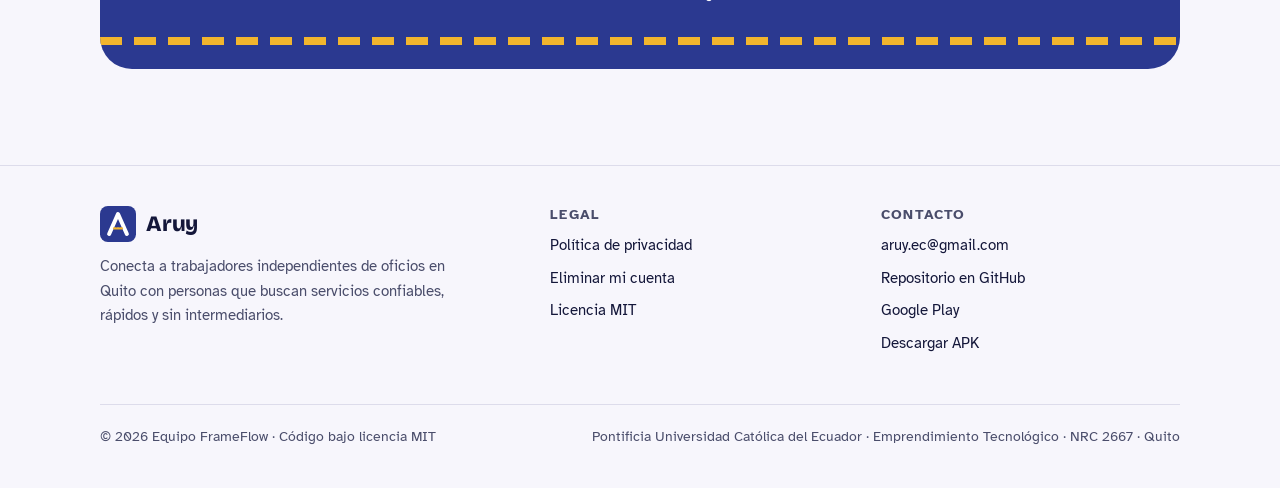
==== commit fc2bb66b: "El video abre YouTube directamente al tocarlo Co-Authored-By: Claude Opus 5.5 <noreply@anthropic.com" ====
--- a/index.html
+++ b/index.html
@@ -165,12 +165,12 @@
 <!-- ============ VIDEO DEMO + INSTALAR EL APK ============ -->
 <section id="video" aria-labelledby="t-video">
   <div class="wrap video-grid">
-    <div class="video-frame reveal" id="video-player" data-yt="Kl2Vr5G0b3k">
-      <button type="button" class="video-poster" aria-label="Reproducir el video demo de Aruy">
+    <div class="video-frame reveal">
+      <a class="video-poster" href="https://youtube.com/shorts/Kl2Vr5G0b3k?feature=share" target="_blank" rel="noopener" aria-label="Ver el video demo de Aruy en YouTube (se abre en otra pestaña)">
         <img src="assets/video-portada.jpg" width="480" height="1040" loading="lazy" alt="Pantalla Nuevo servicio de la app Aruy, donde el trabajador agrega fotos de su trabajo">
         <span class="play" aria-hidden="true"><svg viewBox="0 0 24 24"><path fill="currentColor" d="M8 5.5v13l11-6.5-11-6.5Z"/></svg></span>
-        <span class="video-badge">▶ Video demo</span>
-      </button>
+        <span class="video-badge">▶ Ver en YouTube</span>
+      </a>
     </div>
     <div class="reveal">
       <span class="eyebrow">Video demo</span>
@@ -407,19 +407,6 @@
   } else {
     items.forEach((el) => el.classList.add('in'));
   }
-  // Video demo: se carga el reproductor de YouTube solo al tocar la portada
-  const vp = document.getElementById('video-player');
-  if (vp) {
-    vp.querySelector('.video-poster').addEventListener('click', () => {
-      const f = document.createElement('iframe');
-      f.src = 'https://www.youtube.com/embed/' + vp.dataset.yt + '?autoplay=1&rel=0&playsinline=1';
-      f.title = 'Video demo de Aruy';
-      f.allow = 'autoplay; encrypted-media; picture-in-picture; web-share';
-      f.referrerPolicy = 'strict-origin-when-cross-origin';
-      f.allowFullscreen = true;
-      vp.replaceChildren(f);
-    });
-  }
 </script>
 </body>
 </html>
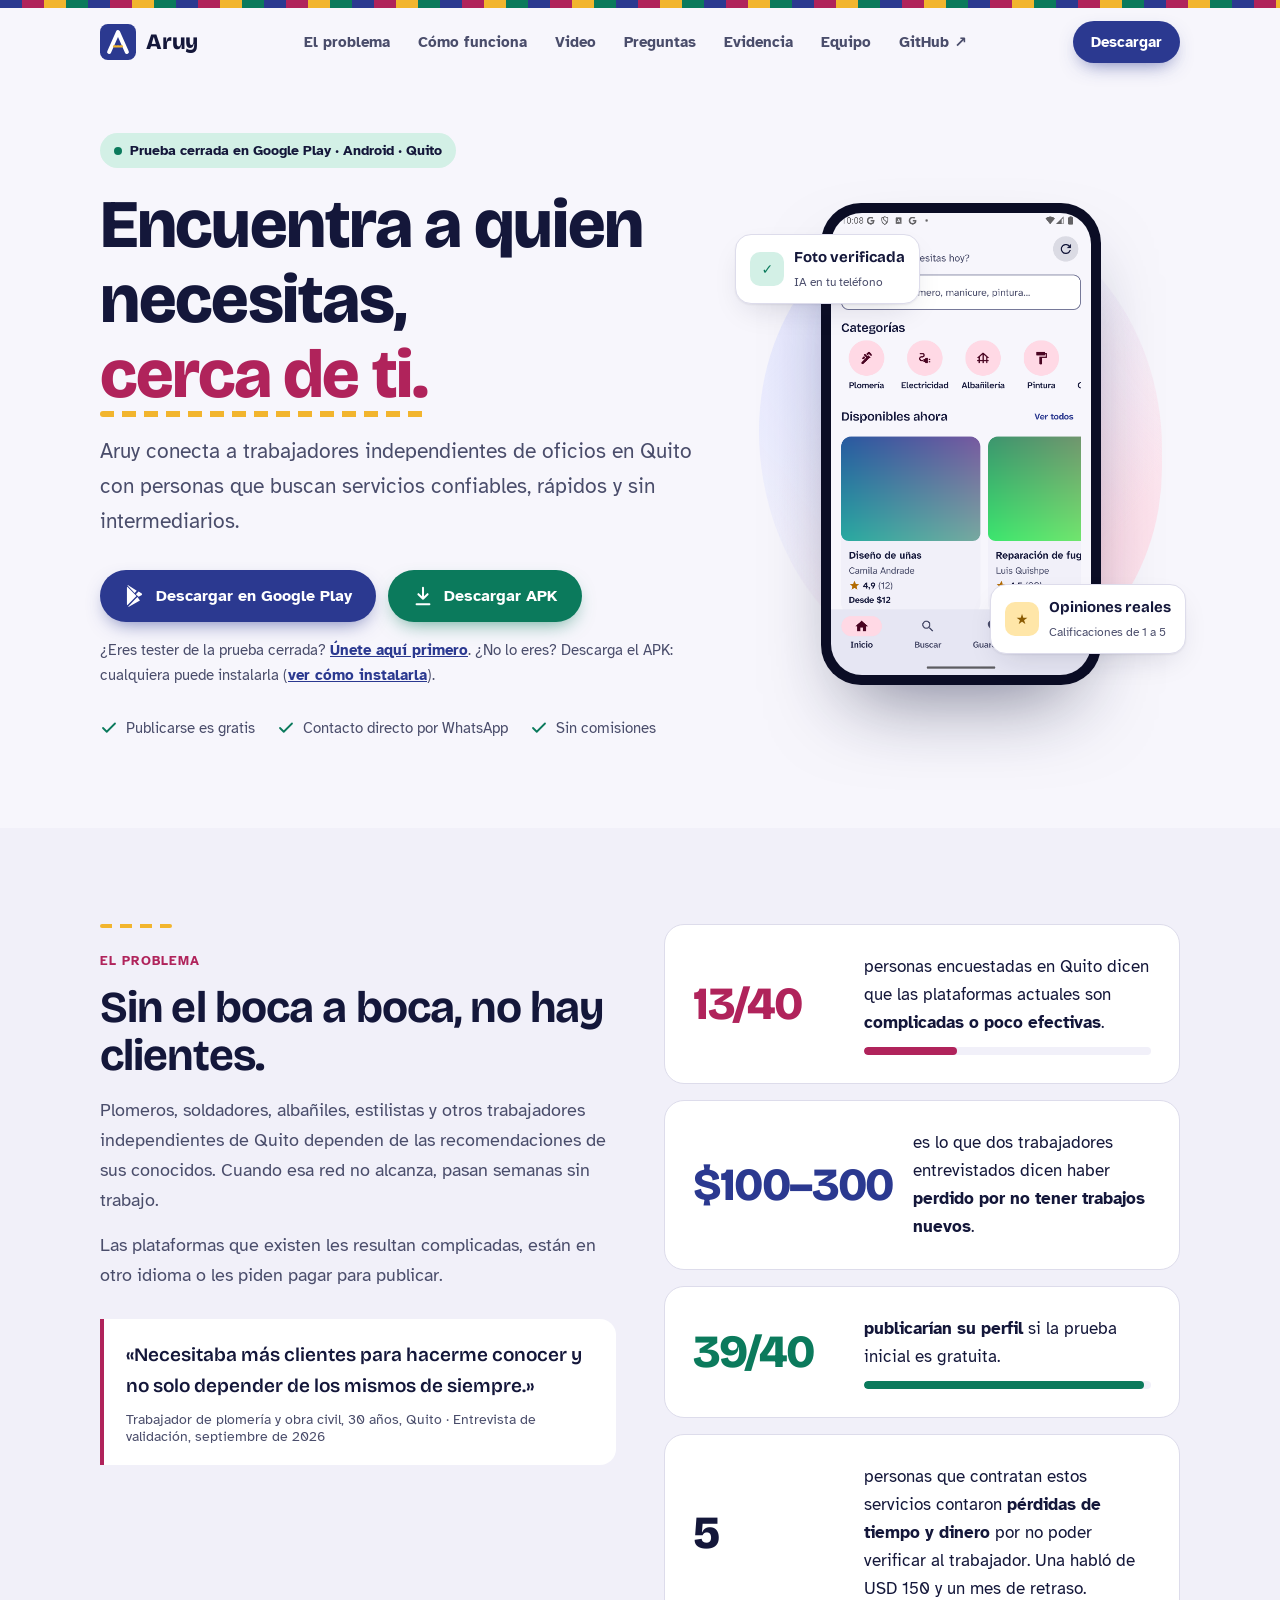
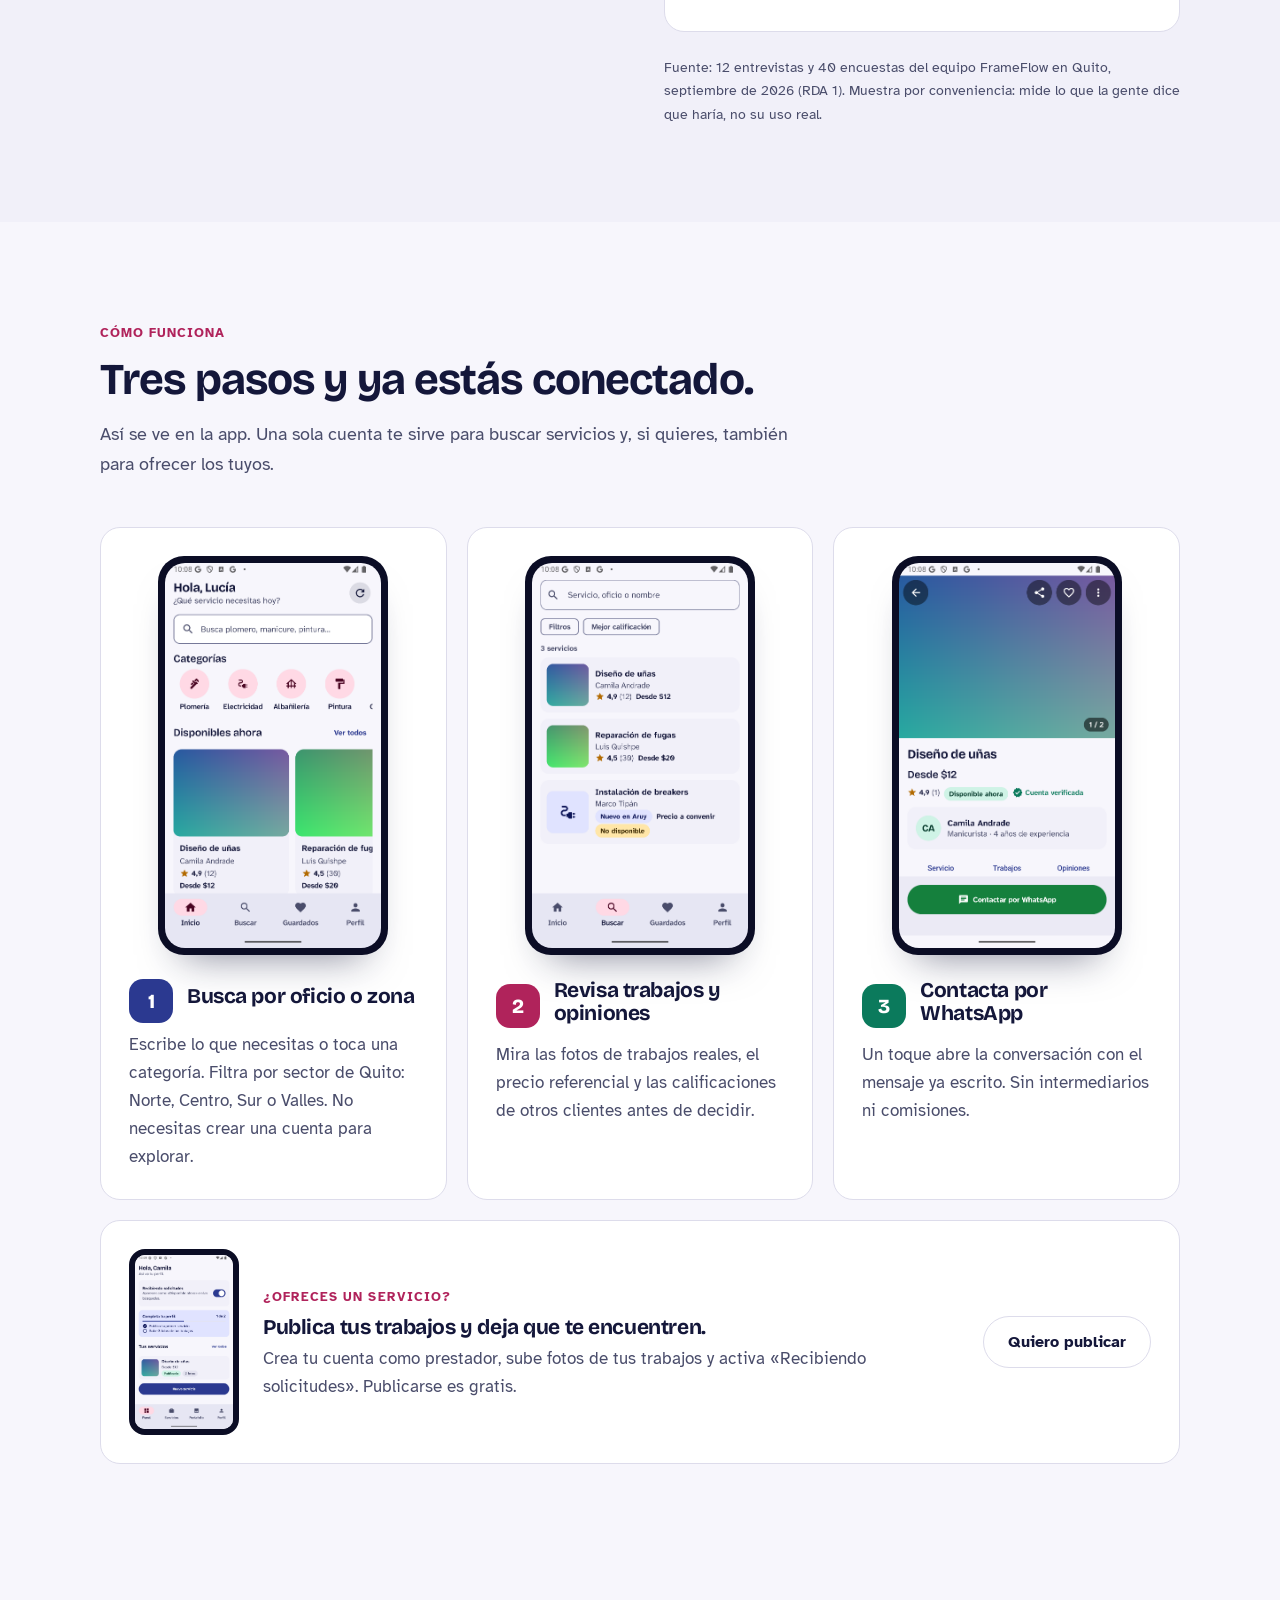
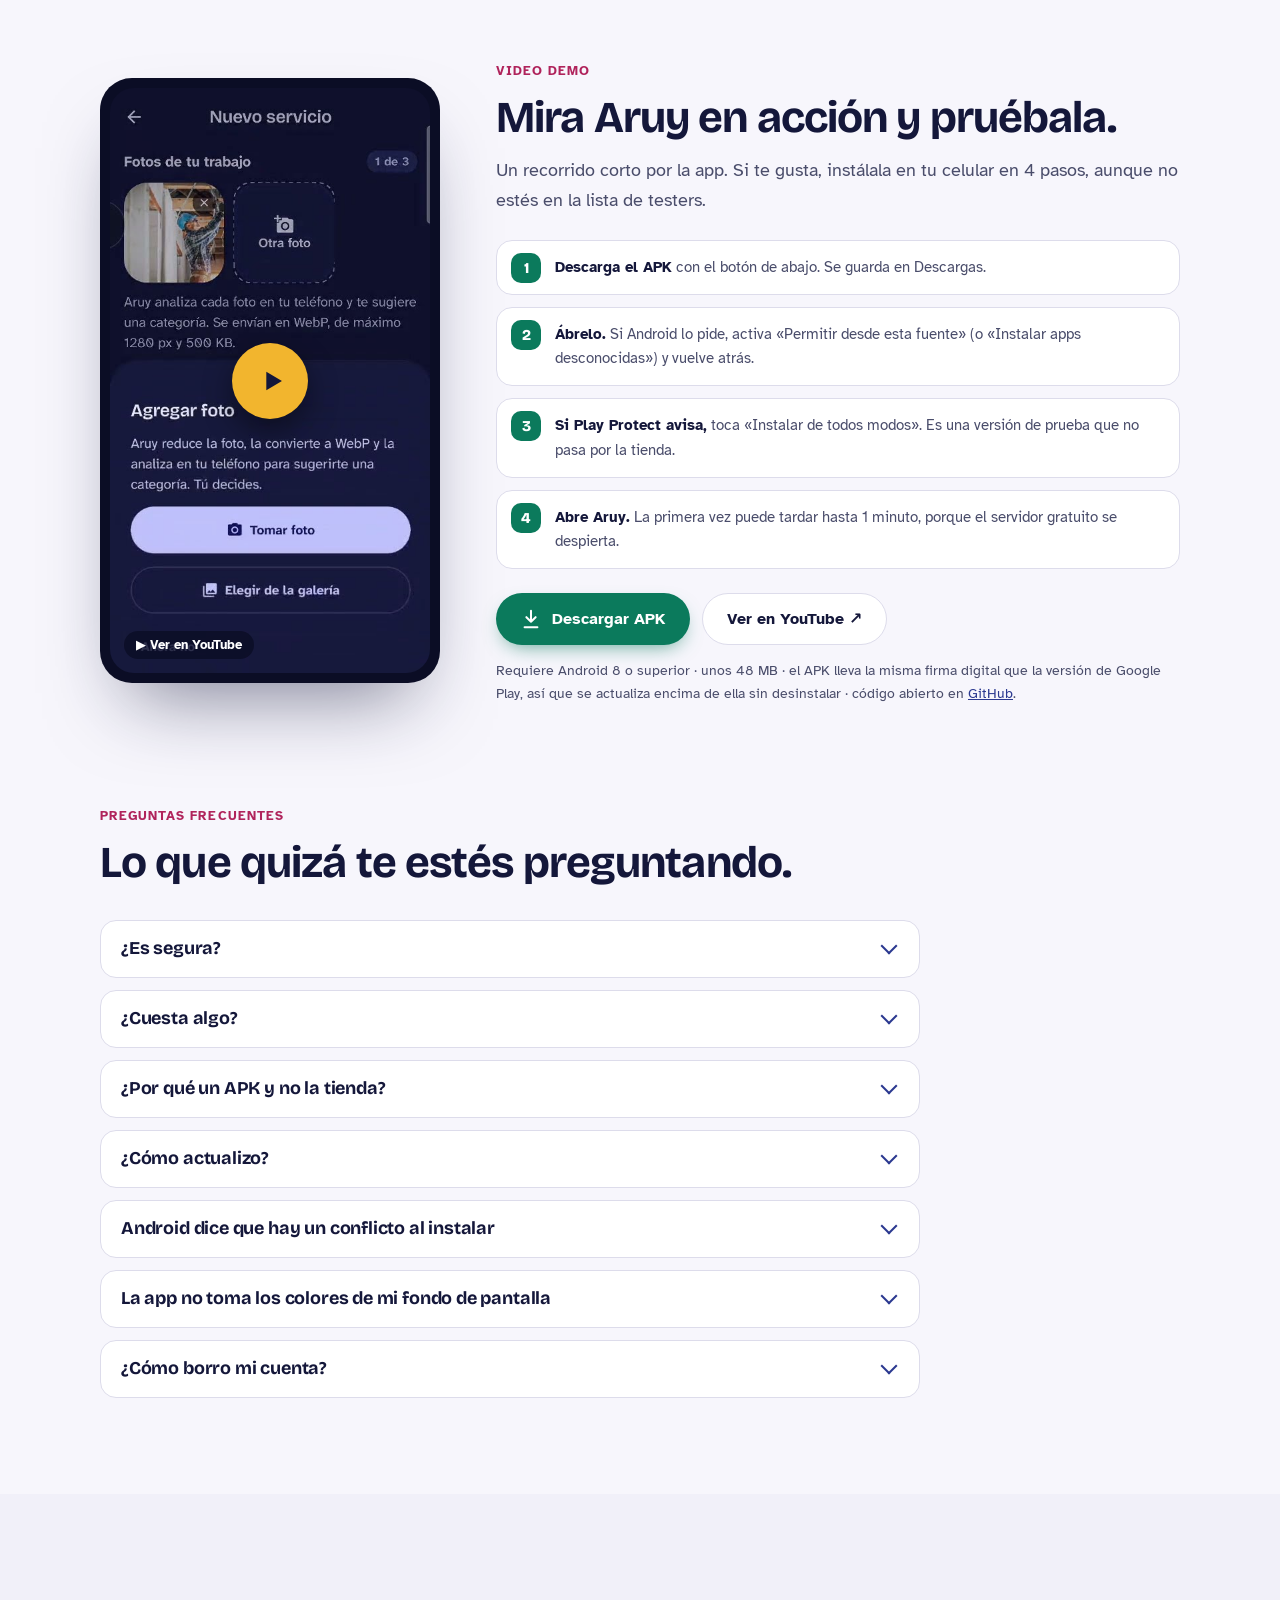
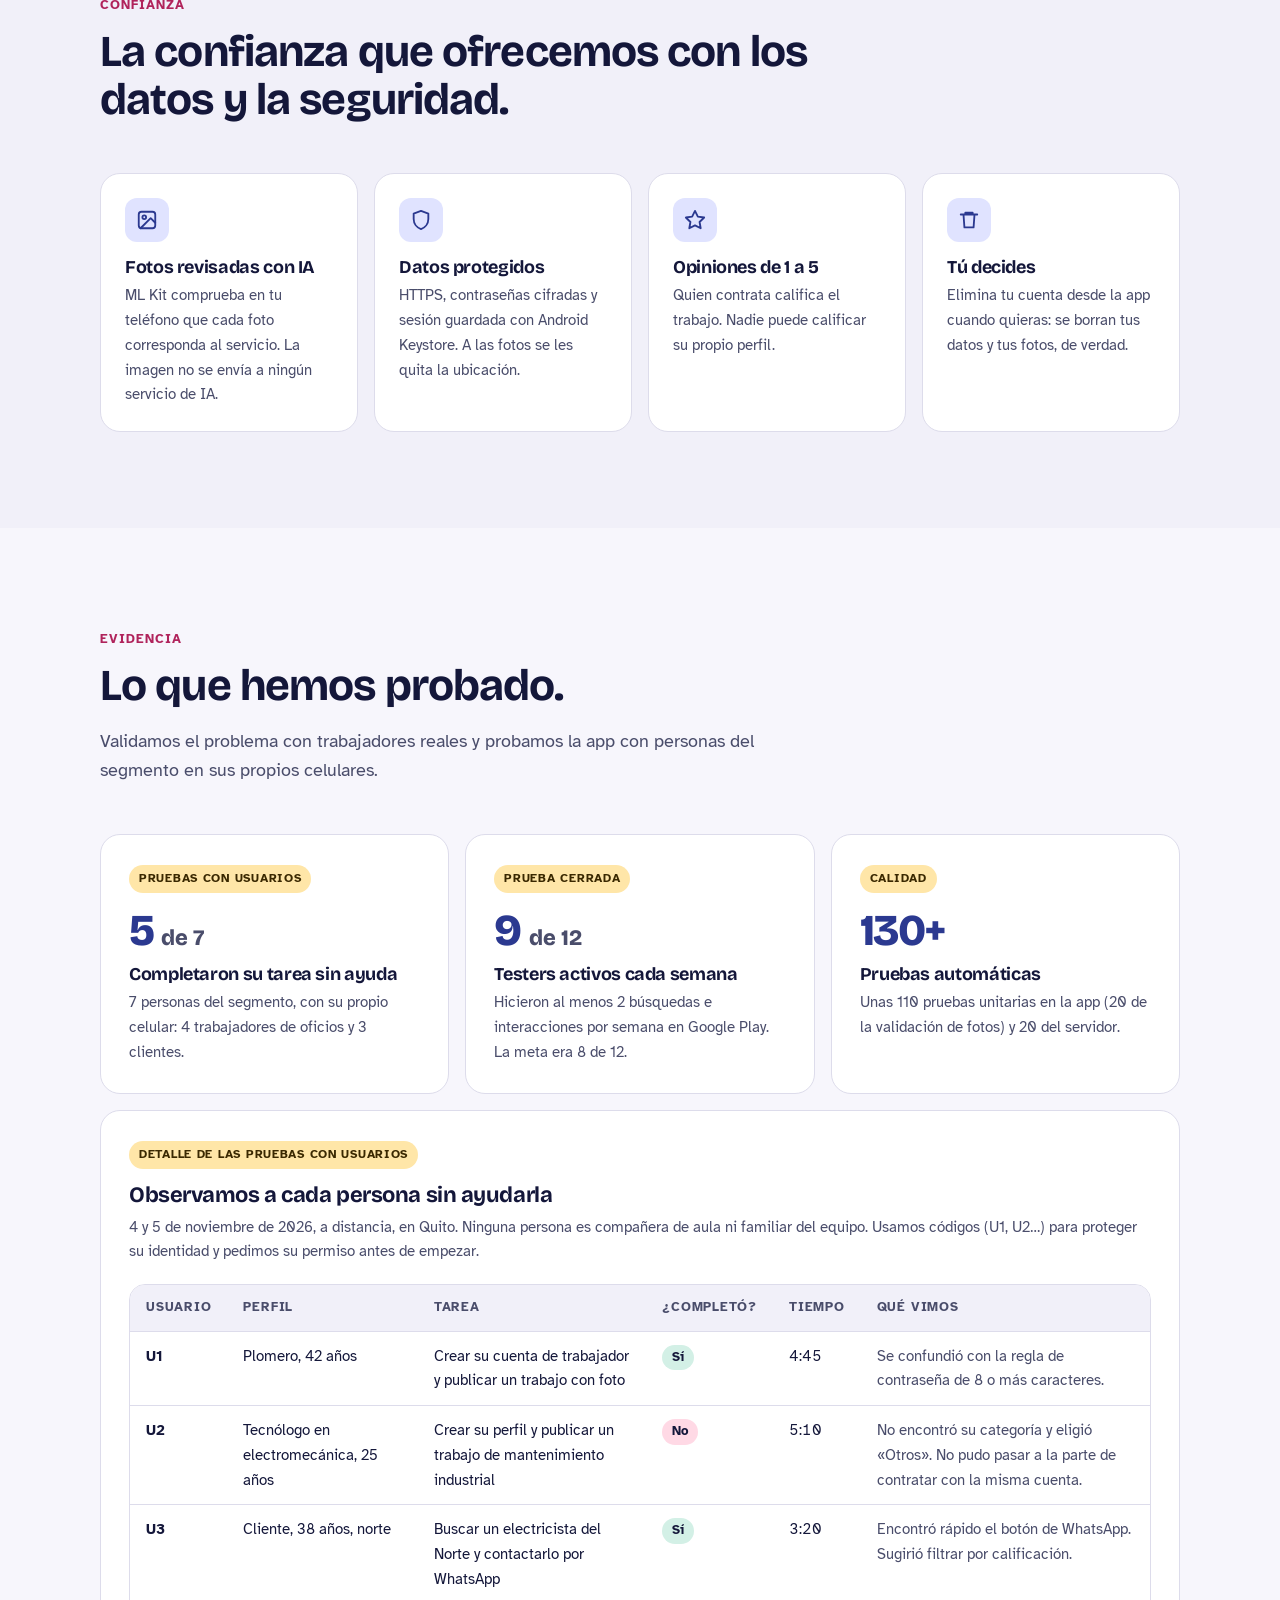
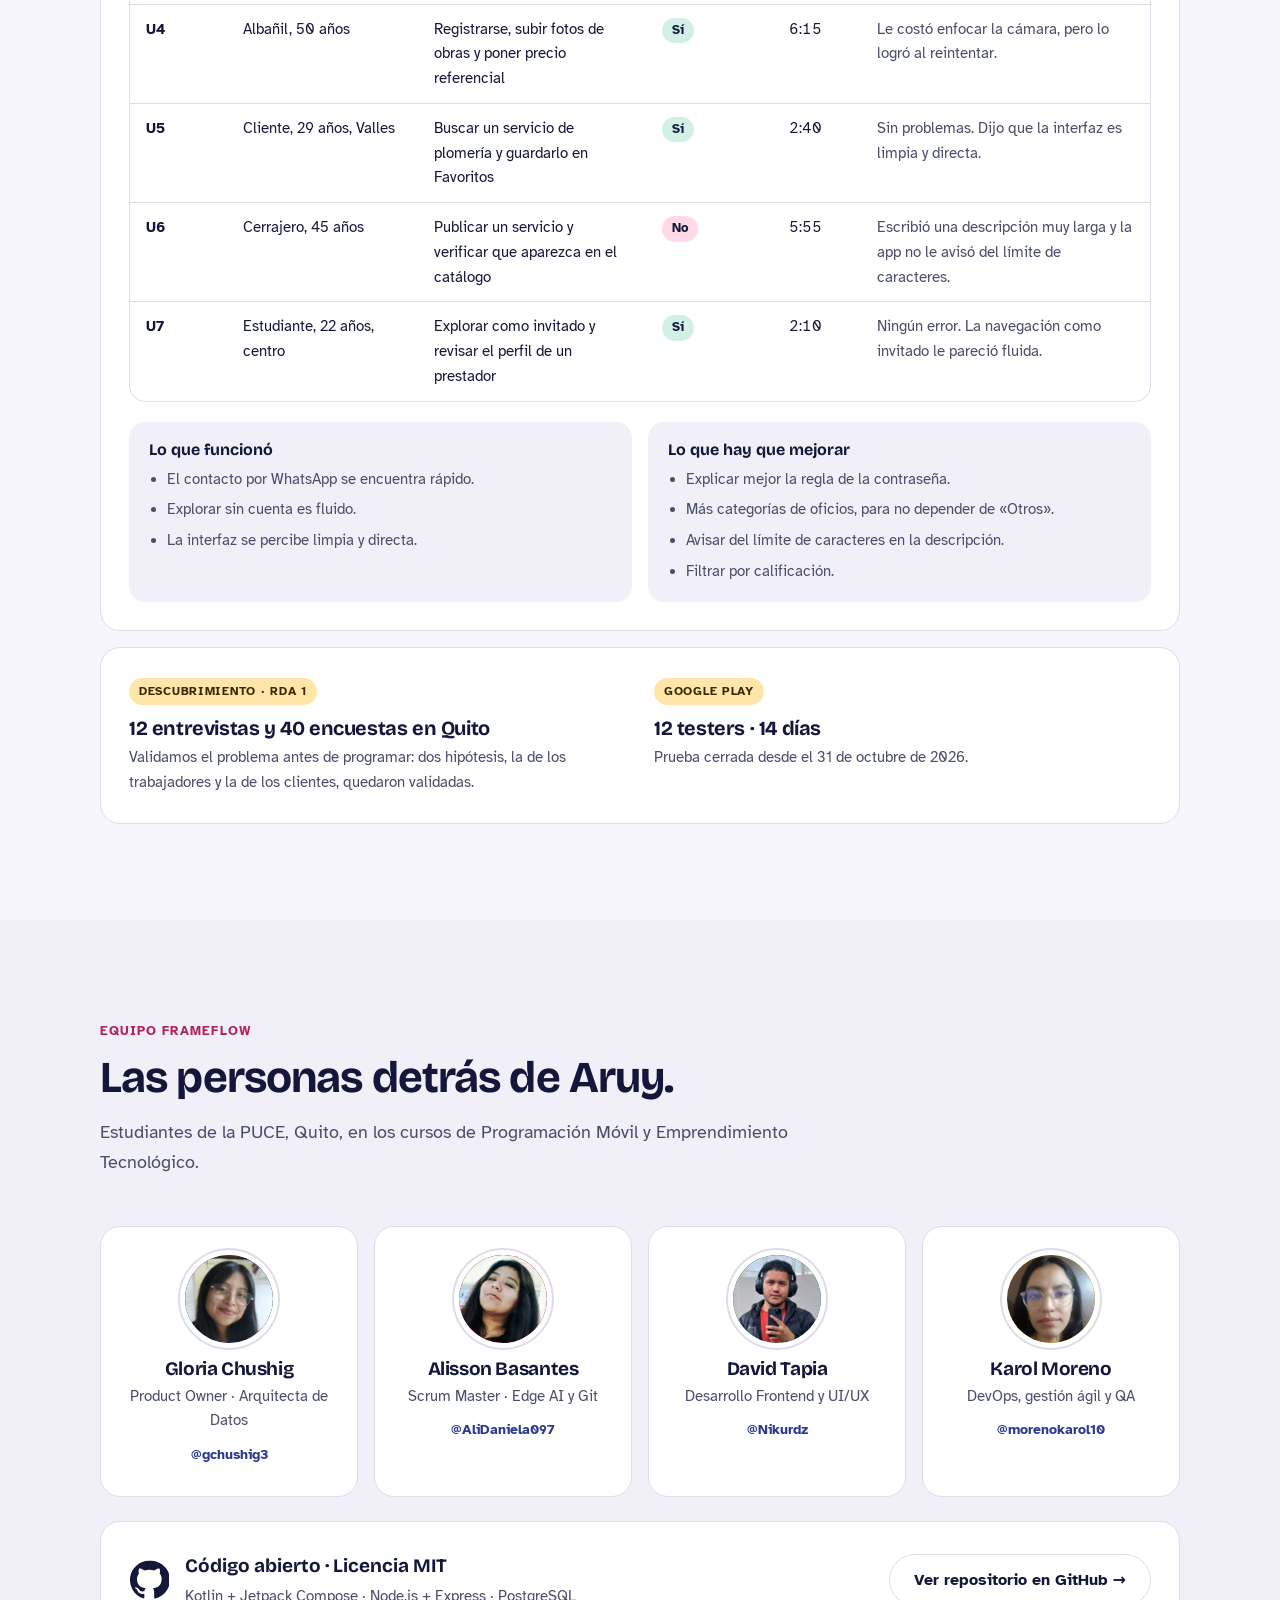
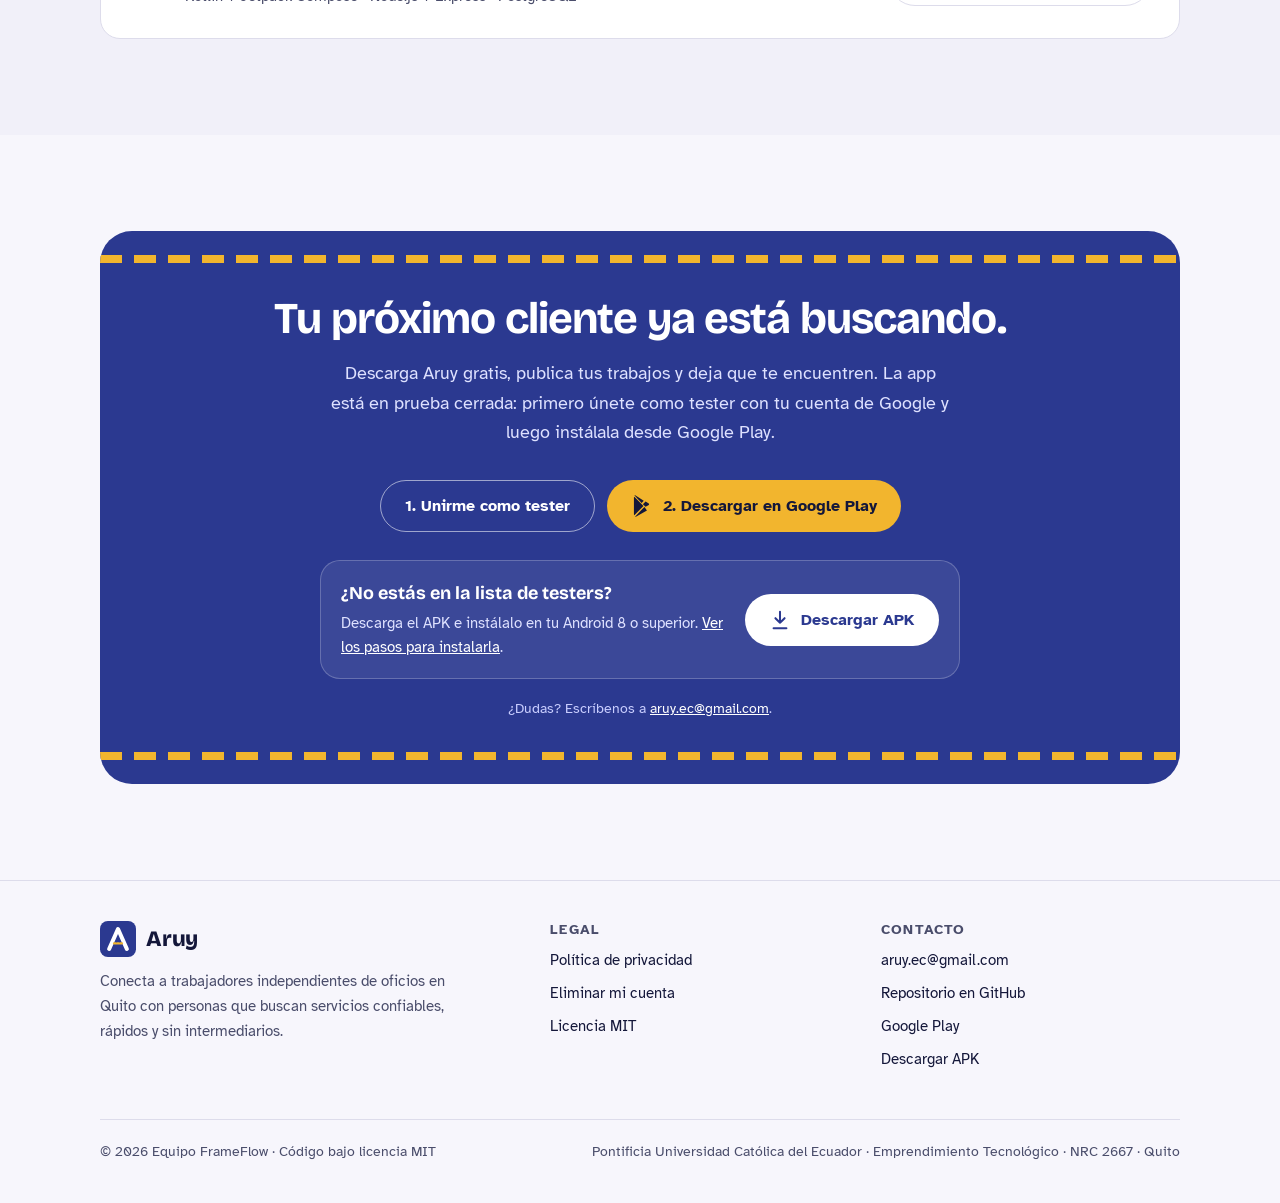
==== commit 7832f1f5: "feat: preguntas frecuentes (conflicto de firma, actualizacion, color dinamico) y nota de firma del A" ====
--- a/index.html
+++ b/index.html
@@ -12,7 +12,7 @@
 <link rel="preconnect" href="https://fonts.googleapis.com">
 <link rel="preconnect" href="https://fonts.gstatic.com" crossorigin>
 <link href="https://fonts.googleapis.com/css2?family=Atkinson+Hyperlegible:wght@400;700&family=Bricolage+Grotesque:opsz,wght@12..96,600;12..96,700;12..96,800&display=swap" rel="stylesheet">
-<link rel="stylesheet" href="css/styles.css?v=6">
+<link rel="stylesheet" href="css/styles.css?v=7">
 </head>
 <body>
 <a class="skip" href="#contenido">Saltar al contenido</a>
@@ -27,6 +27,7 @@
         <li><a href="#problema">El problema</a></li>
         <li><a href="#como-funciona">Cómo funciona</a></li>
         <li><a href="#video">Video</a></li>
+        <li><a href="#faq">Preguntas</a></li>
         <li><a href="#evidencia">Evidencia</a></li>
         <li><a href="#equipo">Equipo</a></li>
         <li><a href="https://github.com/FrameFlow-app/Aruy-app" target="_blank" rel="noopener">GitHub ↗</a></li>
@@ -186,7 +187,47 @@
         <a class="btn btn-apk" href="https://github.com/FrameFlow-app/Aruy-app/releases/latest/download/aruy.apk" download><svg viewBox="0 0 24 24" fill="none" stroke="currentColor" stroke-width="2.2" stroke-linecap="round" stroke-linejoin="round" aria-hidden="true"><path d="M12 3v12m0 0-5-5m5 5 5-5M5 21h14"/></svg>Descargar APK</a>
         <a class="btn btn-ghost" href="https://youtube.com/shorts/Kl2Vr5G0b3k?feature=share" target="_blank" rel="noopener">Ver en YouTube ↗</a>
       </div>
-      <p class="note" style="margin-top:14px">Requiere Android 8 o superior · unos 48 MB · APK firmado por el equipo, con código abierto en <a href="https://github.com/FrameFlow-app/Aruy-app" target="_blank" rel="noopener">GitHub</a>.</p>
+      <p class="note" style="margin-top:14px">Requiere Android 8 o superior · unos 48 MB · el APK lleva la misma firma digital que la versión de Google Play, así que se actualiza encima de ella sin desinstalar · código abierto en <a href="https://github.com/FrameFlow-app/Aruy-app" target="_blank" rel="noopener">GitHub</a>.</p>
+    </div>
+  </div>
+</section>
+
+<!-- ============ PREGUNTAS FRECUENTES ============ -->
+<section class="faq" id="faq" aria-labelledby="t-faq">
+  <div class="wrap">
+    <div class="section-head reveal">
+      <span class="eyebrow">Preguntas frecuentes</span>
+      <h2 id="t-faq">Lo que quizá te estés preguntando.</h2>
+    </div>
+    <div class="faq-list reveal">
+      <details>
+        <summary>¿Es segura?</summary>
+        <p>El APK lleva la misma firma digital que la versión de Google Play y el código es abierto: puedes revisarlo en GitHub (<a href="https://github.com/FrameFlow-app/Aruy-app" target="_blank" rel="noopener">github.com/FrameFlow-app/Aruy-app</a>).</p>
+      </details>
+      <details>
+        <summary>¿Cuesta algo?</summary>
+        <p>No. Es gratis.</p>
+      </details>
+      <details>
+        <summary>¿Por qué un APK y no la tienda?</summary>
+        <p>La prueba en Google Play es cerrada y solo entra el grupo de testers. Con el APK más gente puede probarla.</p>
+      </details>
+      <details>
+        <summary>¿Cómo actualizo?</summary>
+        <p>Vuelve a descargar el mismo enlace e instálalo encima. Si la app avisa que hay una versión nueva, es solo un aviso: puedes seguir usándola.</p>
+      </details>
+      <details>
+        <summary>Android dice que hay un conflicto al instalar</summary>
+        <p>Pasa cuando tienes instalada una versión anterior del APK que tenía otra firma. Desinstala Aruy una sola vez (tu cuenta y tus datos están en el servidor) y vuelve a instalar el APK actual. Desde ahí se actualiza encima sin problema, tanto con el APK como con Google Play.</p>
+      </details>
+      <details>
+        <summary>La app no toma los colores de mi fondo de pantalla</summary>
+        <p>Los colores se adaptan al fondo en Android 12 o superior y desde la versión 0.7.0. Revisa la versión instalada en Ajustes del teléfono &gt; Aplicaciones &gt; Aruy; si es anterior, descarga el APK de nuevo.</p>
+      </details>
+      <details>
+        <summary>¿Cómo borro mi cuenta?</summary>
+        <p>En la app: Perfil &gt; Eliminar mi cuenta. También puedes ver la <a href="privacidad.html">política de privacidad</a>.</p>
+      </details>
     </div>
   </div>
 </section>
--- a/css/styles.css
+++ b/css/styles.css
@@ -101,7 +101,7 @@
 .nav-links { display: flex; gap: 28px; list-style: none; margin: 0; padding: 0; }
 .nav-links a { color: var(--muted); text-decoration: none; font-weight: 700; font-size: 15px; }
 .nav-links a:hover { color: var(--fg); }
-@media (max-width: 860px) { .nav-links { display: none; } }
+@media (max-width: 1000px) { .nav-links { display: none; } }
 
 /* Botones */
 .btn {
@@ -455,3 +455,30 @@
 .video-poster .play svg { width: 34px; height: 34px; margin-left: 4px; }
 .video-poster:hover .play { transform: translate(-50%, -50%) scale(1.08); }
 .video-badge { position: absolute; left: 14px; bottom: 14px; background: rgba(11, 13, 37, .8); color: #fff; font: 700 13px var(--font-body); padding: 6px 12px; border-radius: 999px; }
+
+/* Preguntas frecuentes */
+.faq { padding-top: 0; }
+.faq .section-head { margin-bottom: 32px; }
+.faq-list { max-width: 820px; display: grid; gap: 12px; }
+.faq-list details { background: var(--surface); border: 1px solid var(--line); border-radius: 16px; transition: border-color .2s; }
+.faq-list details[open] { border-color: var(--primary); }
+.faq-list summary {
+  display: flex; align-items: center; justify-content: space-between; gap: 16px;
+  min-height: 56px; padding: 12px 20px; cursor: pointer; list-style: none; border-radius: 16px;
+  font: 700 18px/1.3 var(--font-title); letter-spacing: -.01em; color: var(--fg);
+}
+.faq-list summary::-webkit-details-marker { display: none; }
+.faq-list summary::after {
+  content: ""; flex: none; width: 10px; height: 10px; margin-right: 4px;
+  border-right: 2.5px solid var(--primary); border-bottom: 2.5px solid var(--primary);
+  transform: translateY(-3px) rotate(45deg); transition: transform .2s;
+}
+.faq-list details[open] > summary::after { transform: translateY(2px) rotate(-135deg); }
+.faq-list details p { padding: 0 20px 18px; color: var(--muted); font-size: 16px; max-width: 68ch; overflow-wrap: anywhere; }
+.faq-list details p a { font-weight: 700; }
+@media (max-width: 640px) {
+  .faq { padding-top: 0; }
+  .faq-list summary { font-size: 17px; padding: 12px 16px; }
+  .faq-list details p { padding: 0 16px 16px; }
+}
+@media (prefers-reduced-motion: reduce) { .faq-list details, .faq-list summary::after { transition: none; } }
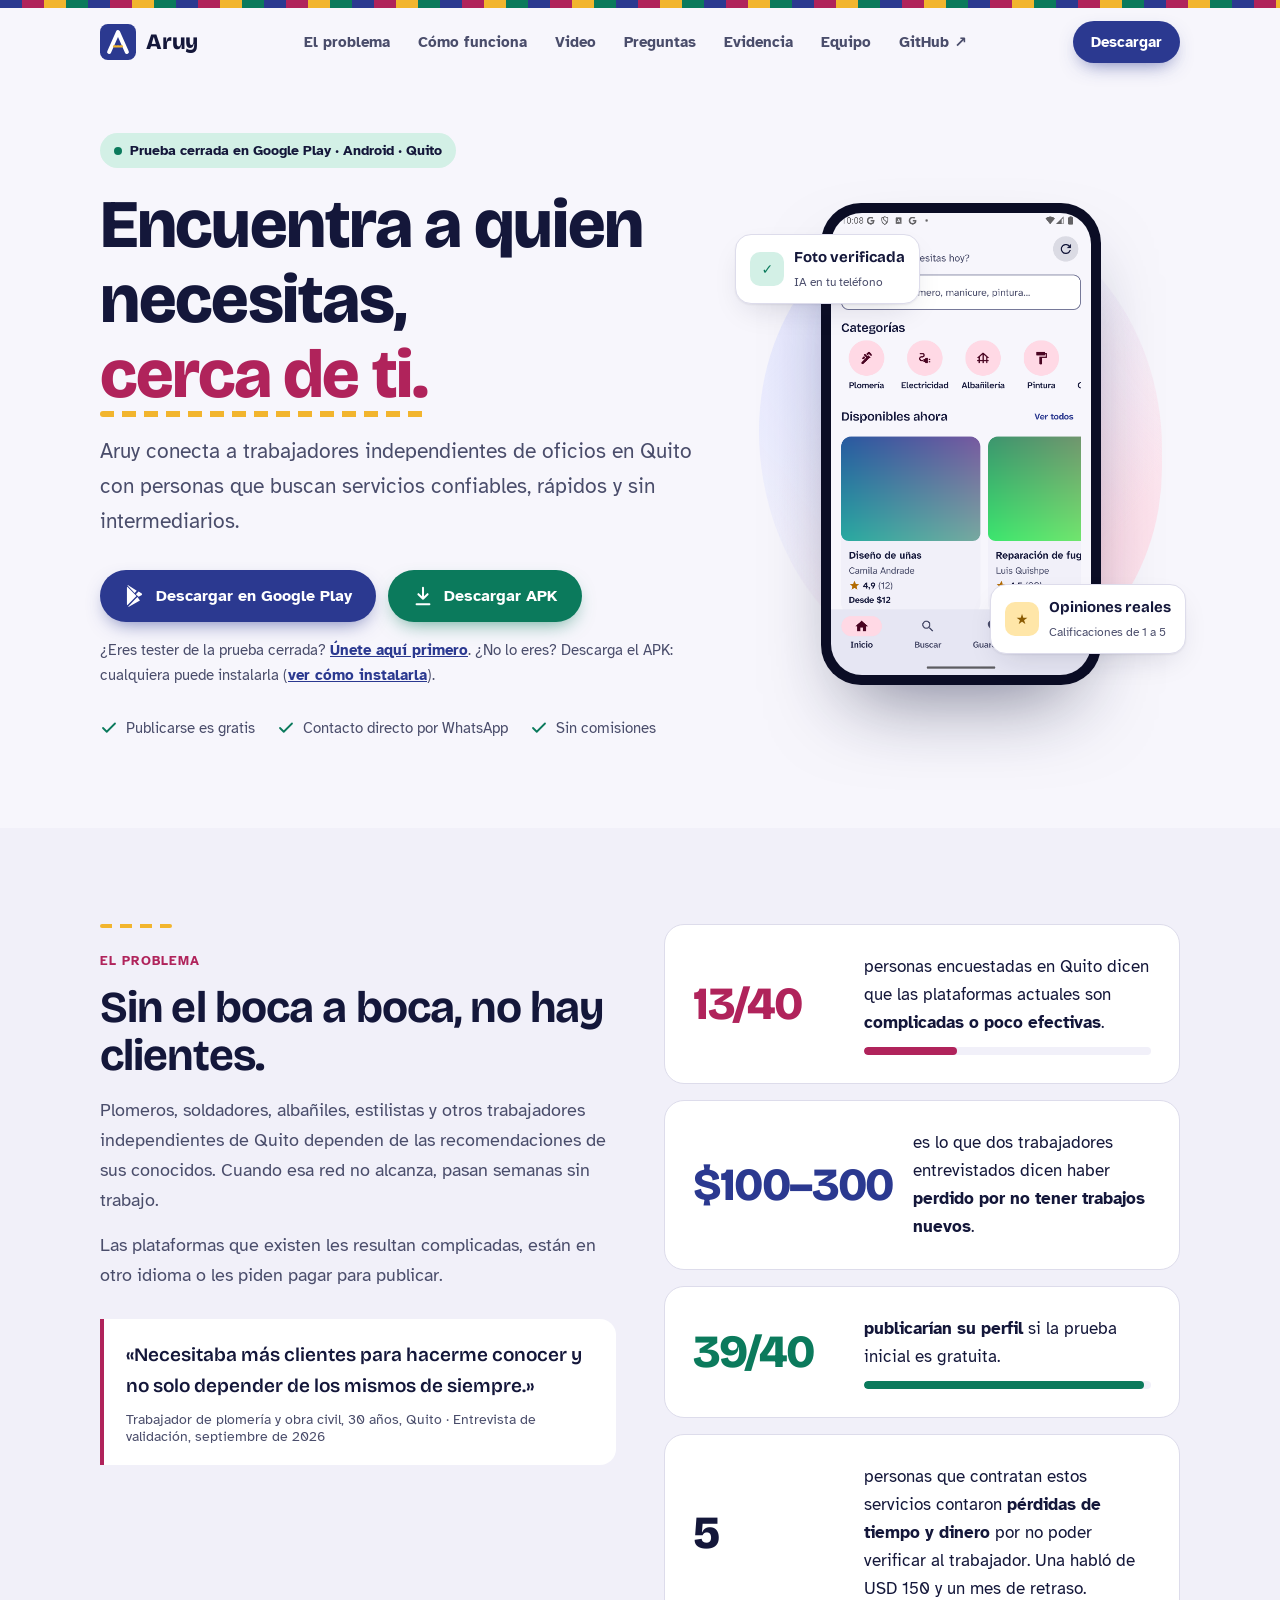
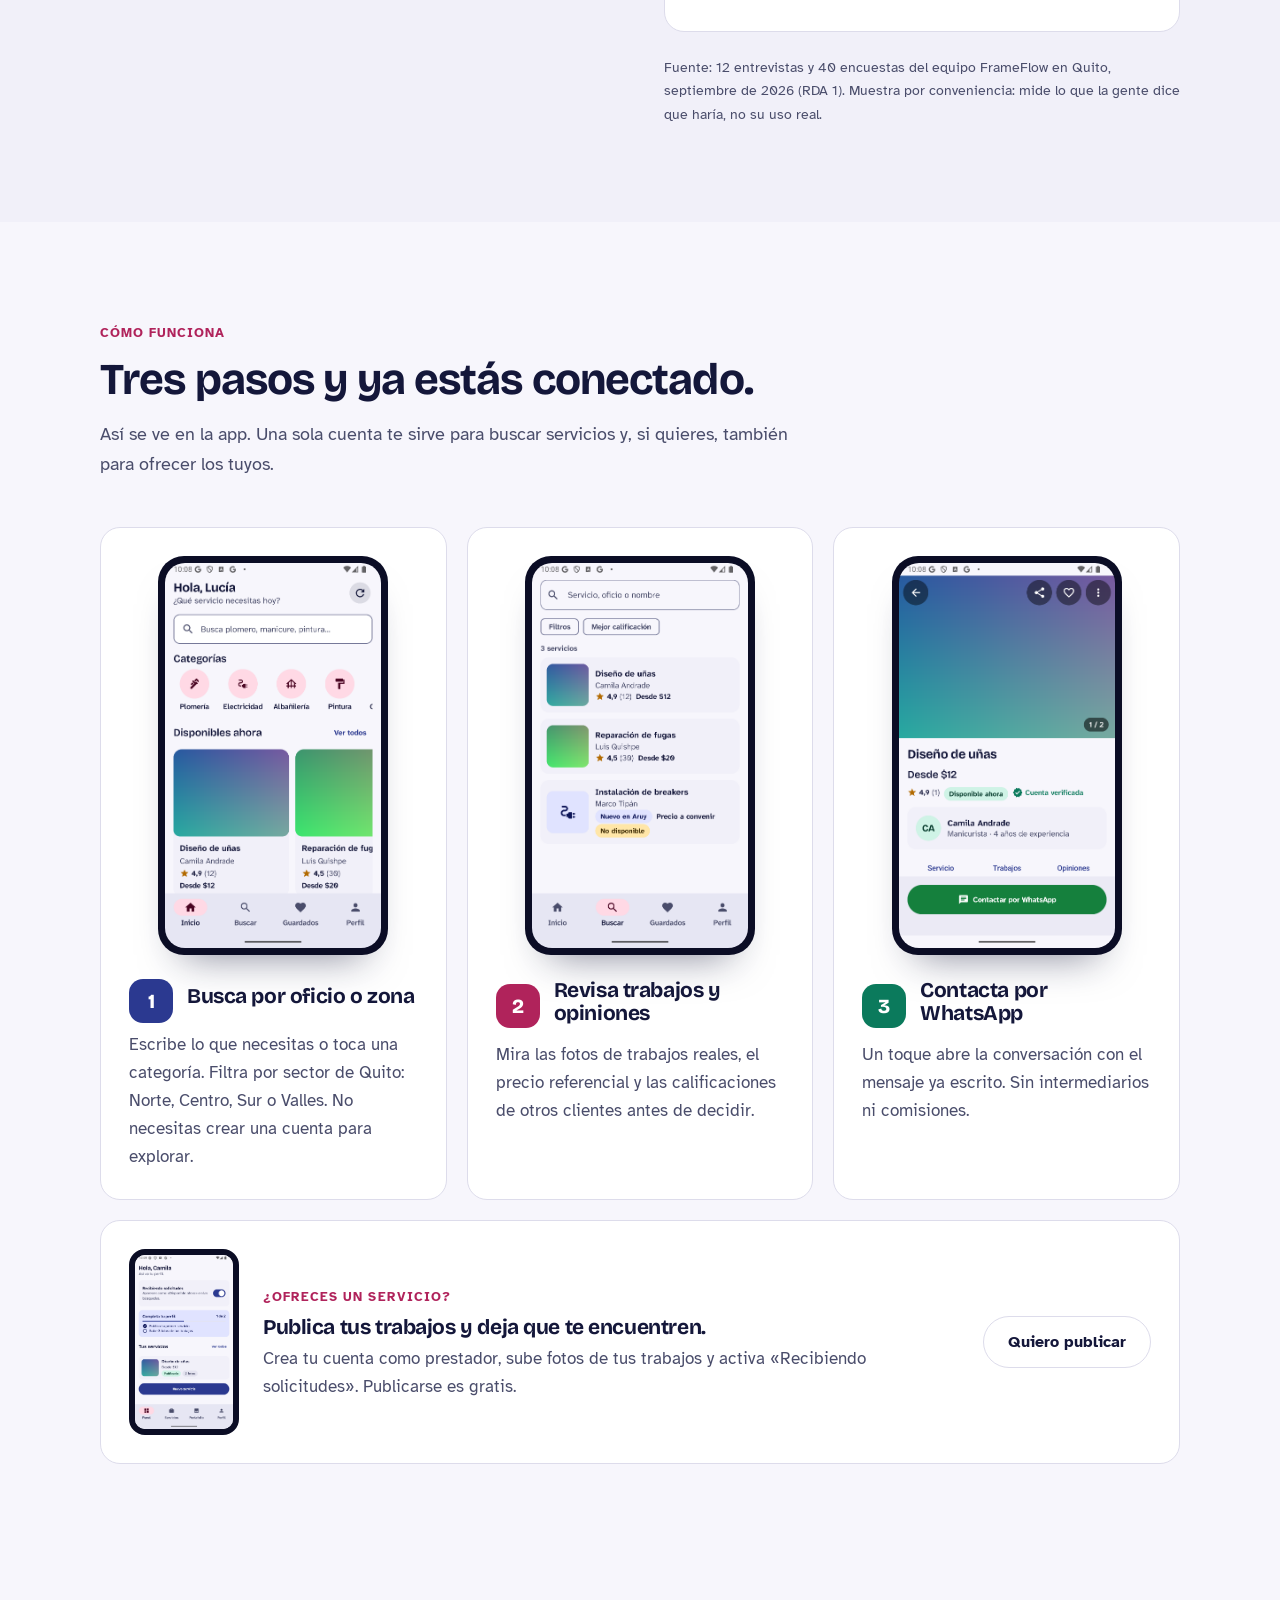
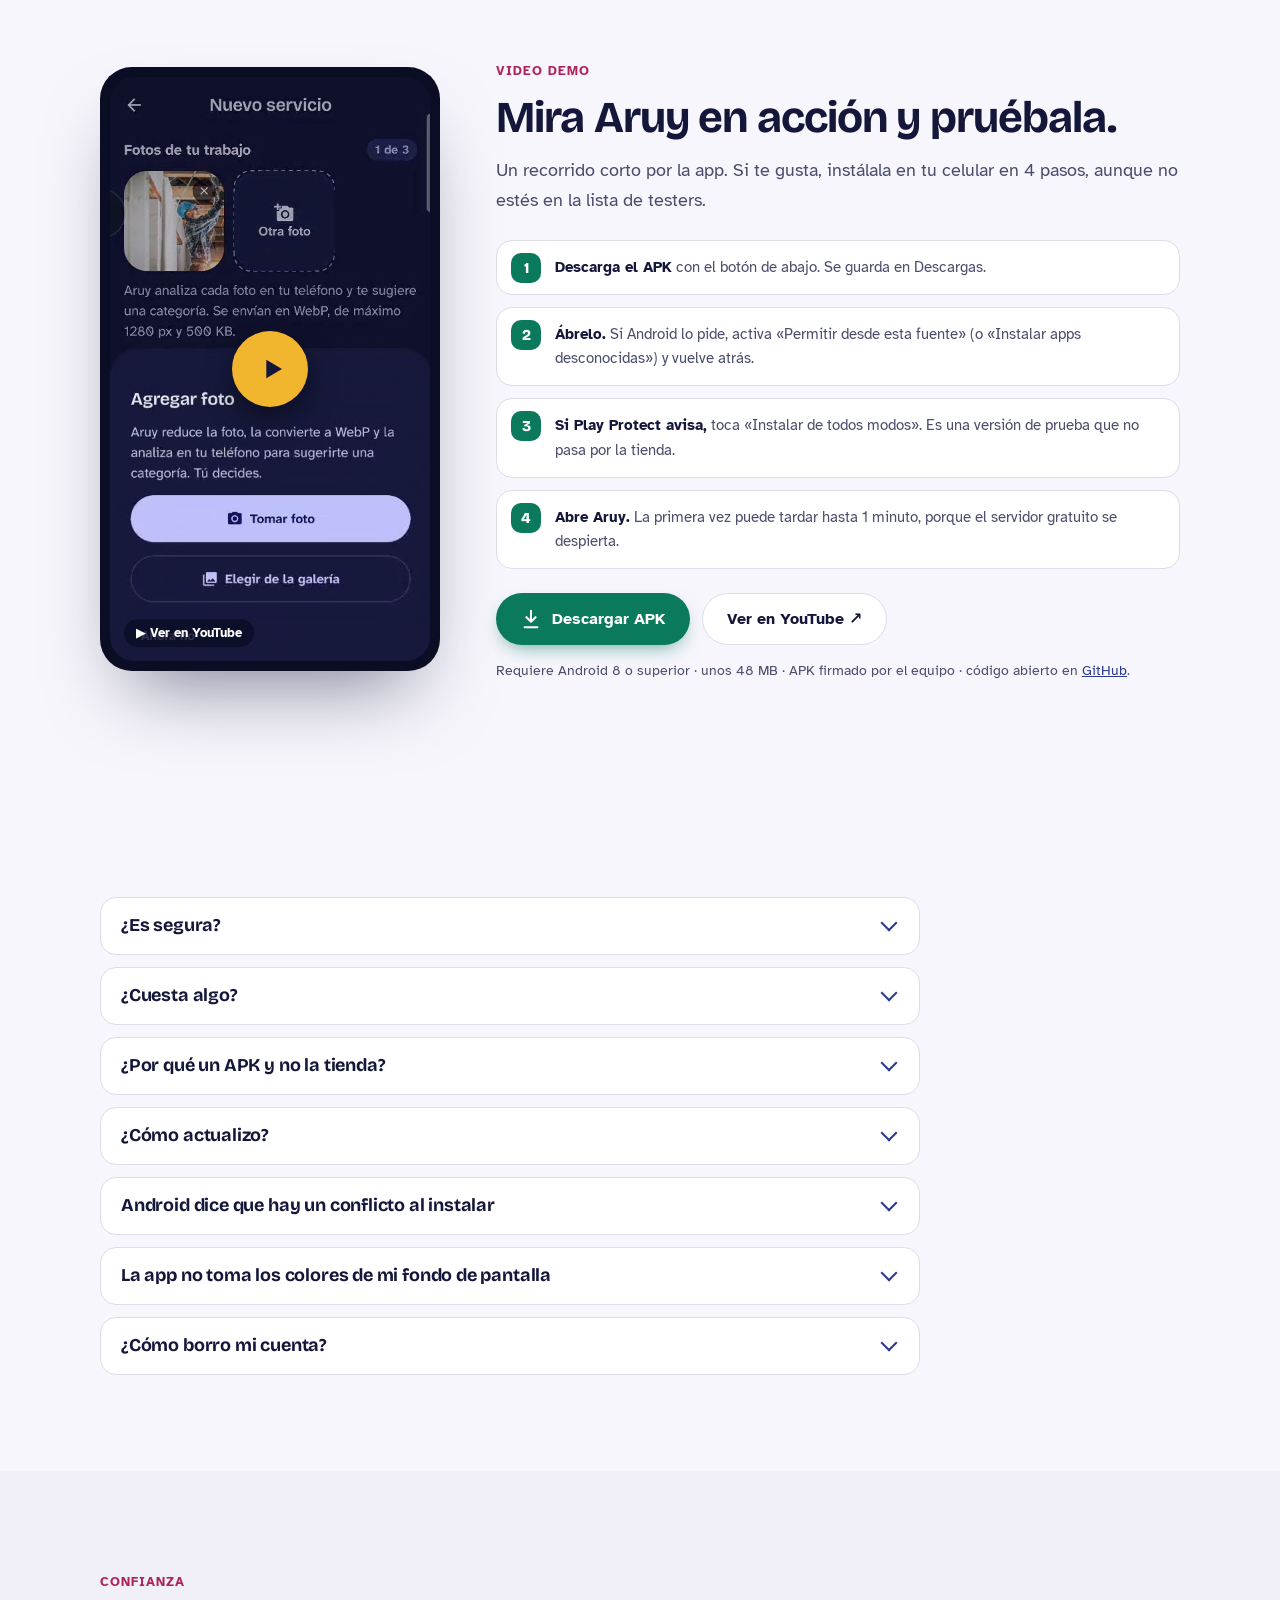
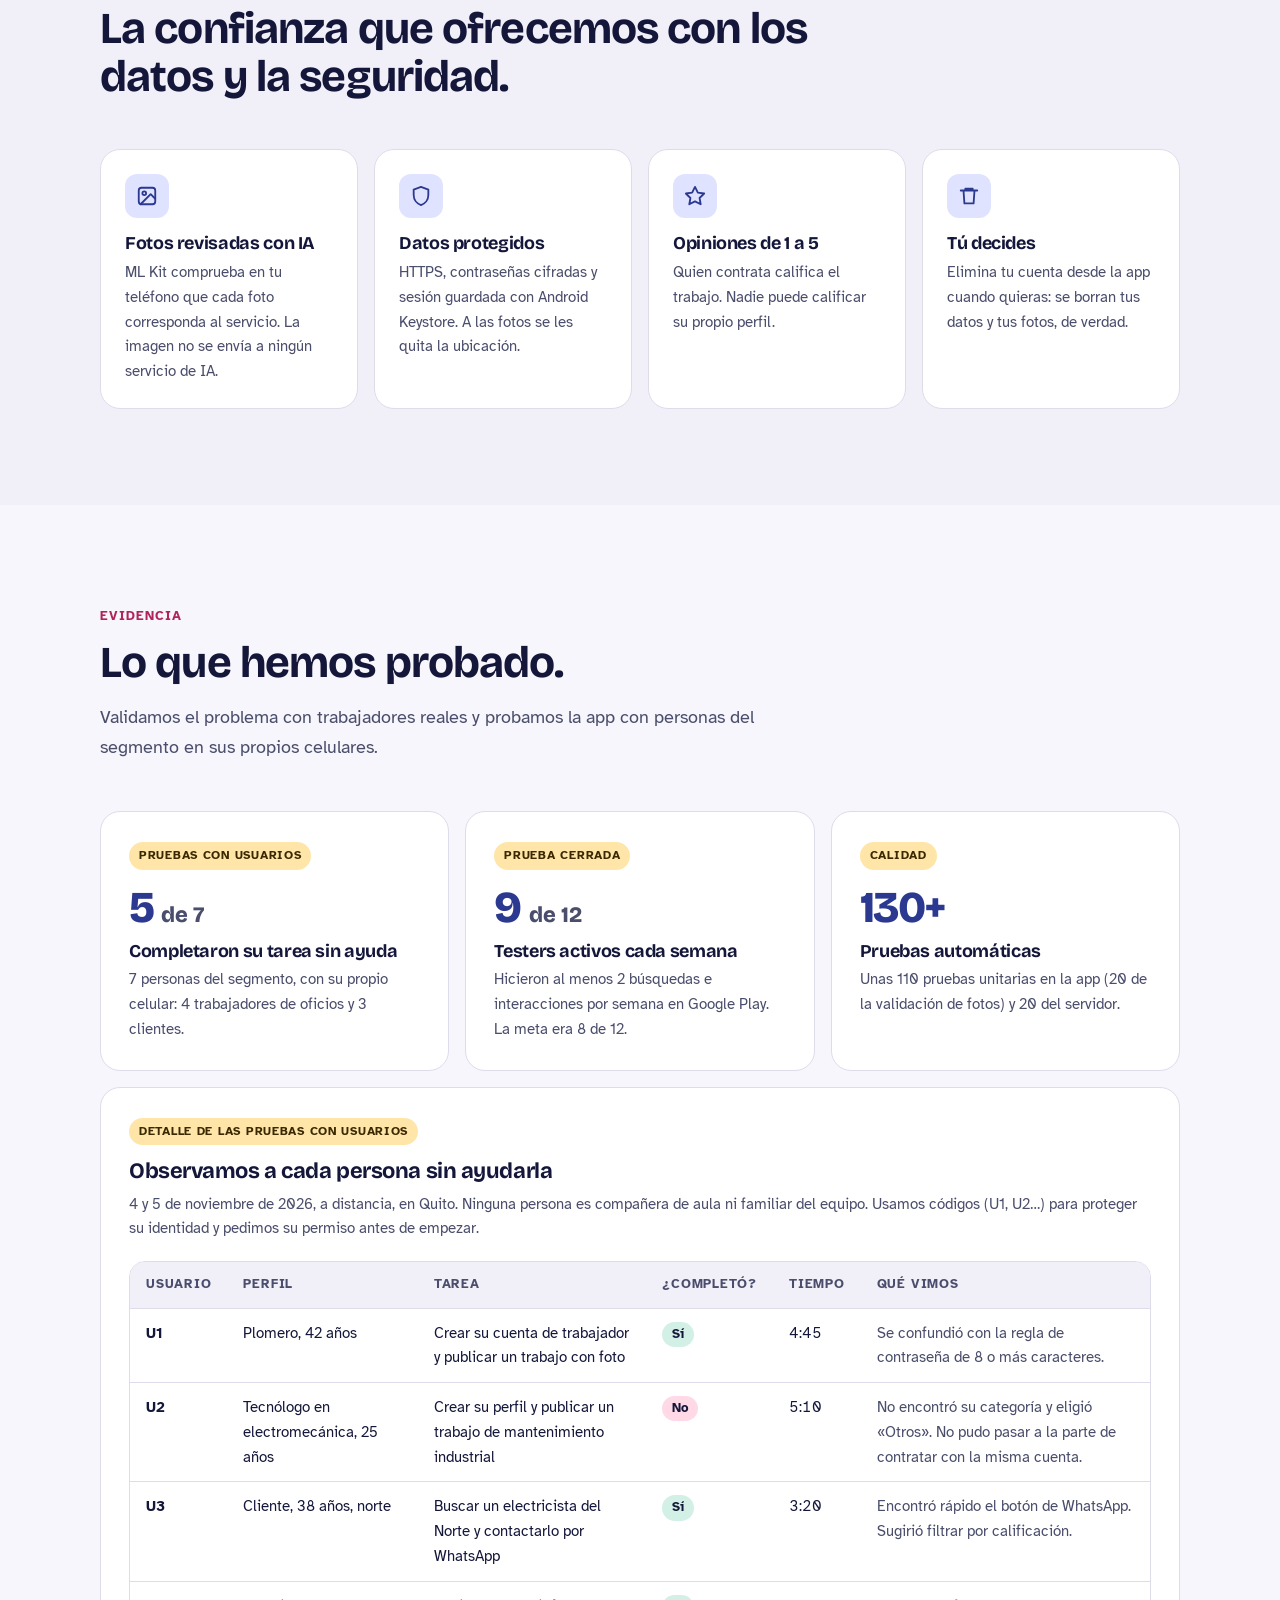
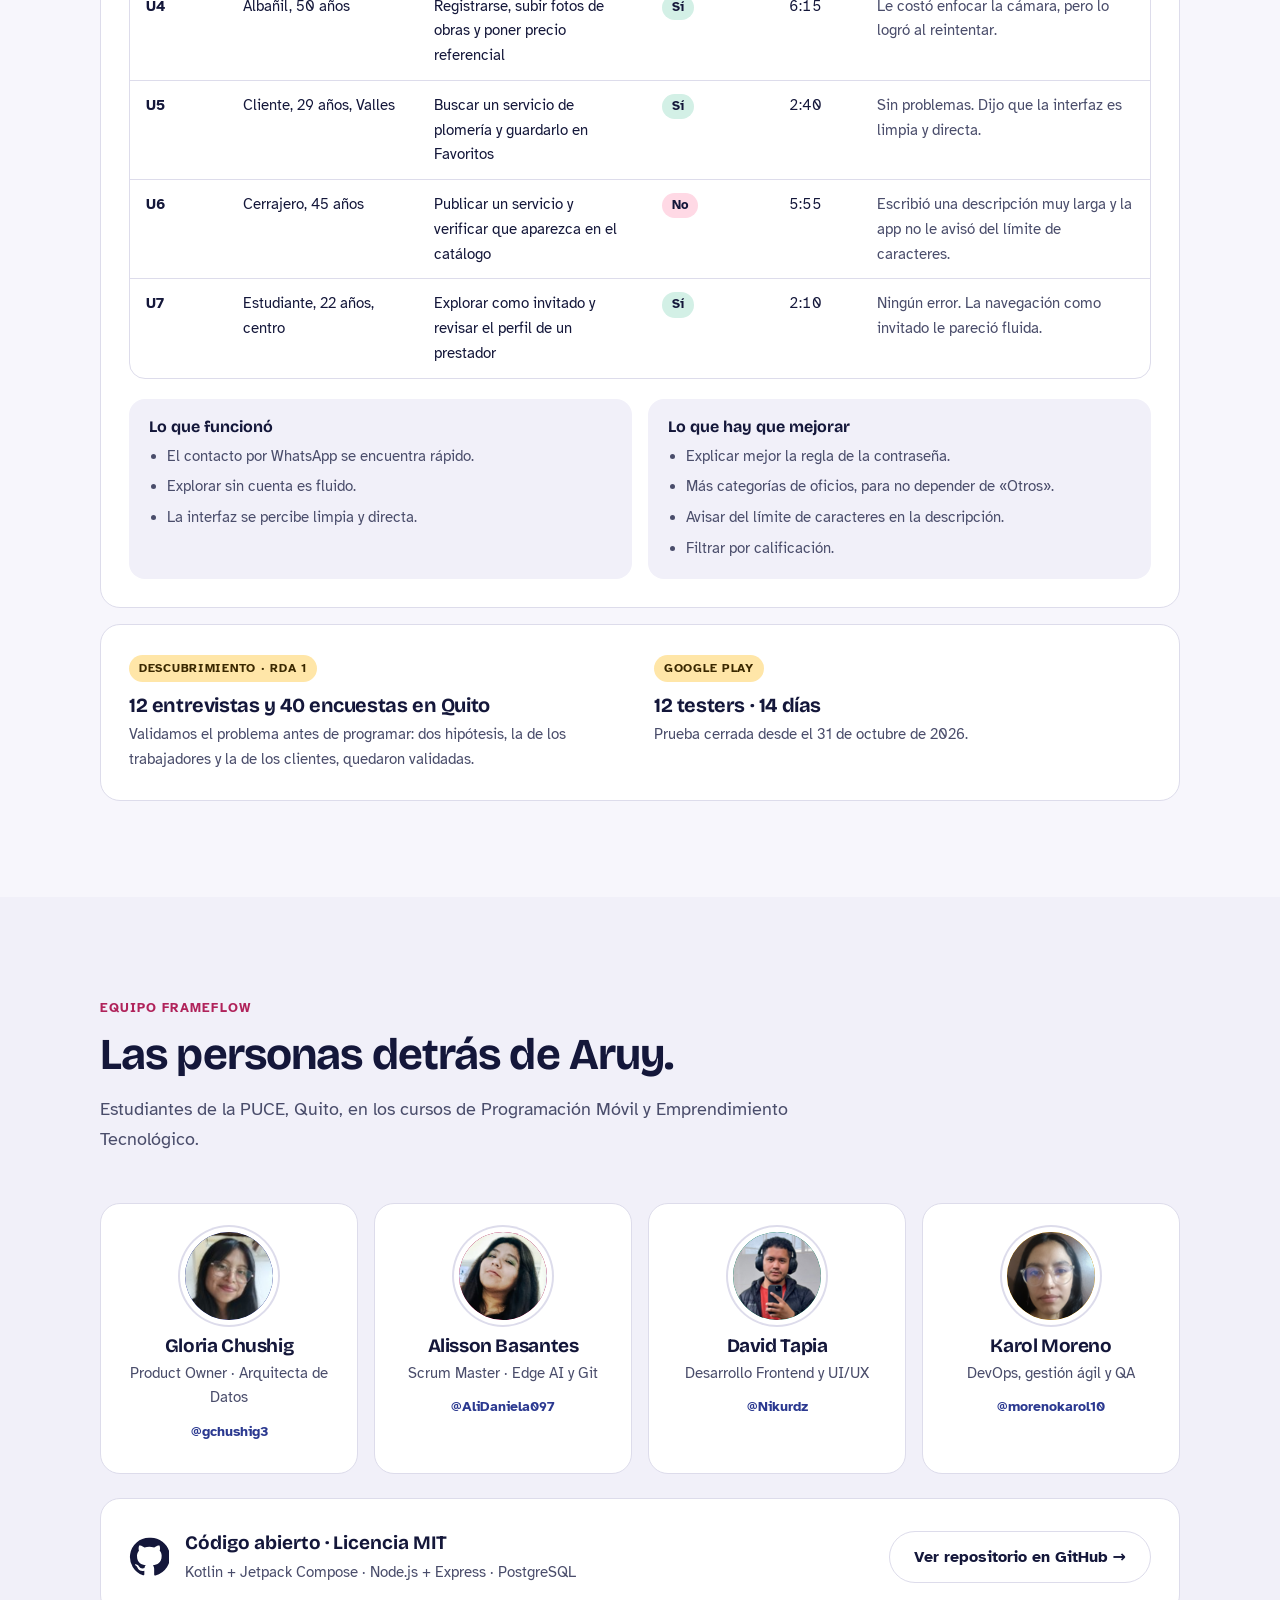
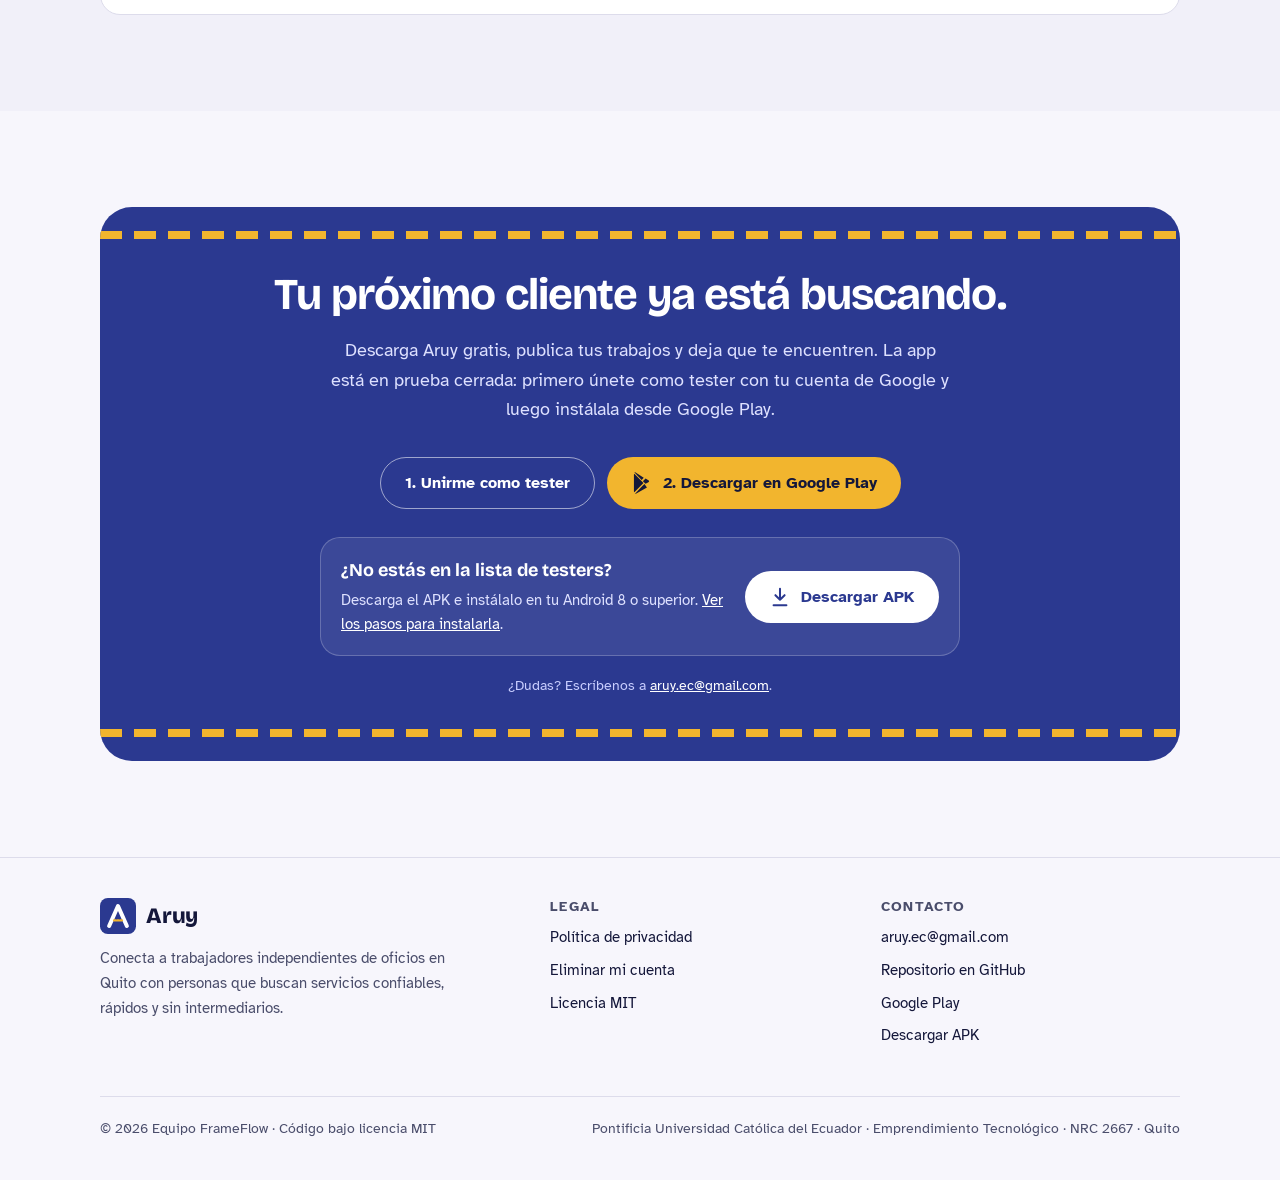
==== commit 829f23f3: "docs: corregir textos, el APK no comparte firma con Google Play" ====
--- a/index.html
+++ b/index.html
@@ -187,7 +187,7 @@
         <a class="btn btn-apk" href="https://github.com/FrameFlow-app/Aruy-app/releases/latest/download/aruy.apk" download><svg viewBox="0 0 24 24" fill="none" stroke="currentColor" stroke-width="2.2" stroke-linecap="round" stroke-linejoin="round" aria-hidden="true"><path d="M12 3v12m0 0-5-5m5 5 5-5M5 21h14"/></svg>Descargar APK</a>
         <a class="btn btn-ghost" href="https://youtube.com/shorts/Kl2Vr5G0b3k?feature=share" target="_blank" rel="noopener">Ver en YouTube ↗</a>
       </div>
-      <p class="note" style="margin-top:14px">Requiere Android 8 o superior · unos 48 MB · el APK lleva la misma firma digital que la versión de Google Play, así que se actualiza encima de ella sin desinstalar · código abierto en <a href="https://github.com/FrameFlow-app/Aruy-app" target="_blank" rel="noopener">GitHub</a>.</p>
+      <p class="note" style="margin-top:14px">Requiere Android 8 o superior · unos 48 MB · APK firmado por el equipo · código abierto en <a href="https://github.com/FrameFlow-app/Aruy-app" target="_blank" rel="noopener">GitHub</a>.</p>
     </div>
   </div>
 </section>
@@ -202,7 +202,7 @@
     <div class="faq-list reveal">
       <details>
         <summary>¿Es segura?</summary>
-        <p>El APK lleva la misma firma digital que la versión de Google Play y el código es abierto: puedes revisarlo en GitHub (<a href="https://github.com/FrameFlow-app/Aruy-app" target="_blank" rel="noopener">github.com/FrameFlow-app/Aruy-app</a>).</p>
+        <p>El APK está firmado por el equipo y el código es abierto: puedes revisarlo en GitHub (<a href="https://github.com/FrameFlow-app/Aruy-app" target="_blank" rel="noopener">github.com/FrameFlow-app/Aruy-app</a>).</p>
       </details>
       <details>
         <summary>¿Cuesta algo?</summary>
@@ -218,7 +218,7 @@
       </details>
       <details>
         <summary>Android dice que hay un conflicto al instalar</summary>
-        <p>Pasa cuando tienes instalada una versión anterior del APK que tenía otra firma. Desinstala Aruy una sola vez (tu cuenta y tus datos están en el servidor) y vuelve a instalar el APK actual. Desde ahí se actualiza encima sin problema, tanto con el APK como con Google Play.</p>
+        <p>Pasa cuando intentas pasar de la versión de Google Play al APK, o al revés: las dos llevan firmas distintas y Android no las deja convivir. Desinstala Aruy <strong>una sola vez</strong> (tu cuenta y tus datos están en el servidor) e instala la que vayas a usar. Para evitarlo, usa siempre el mismo canal: Google Play o el APK.</p>
       </details>
       <details>
         <summary>La app no toma los colores de mi fondo de pantalla</summary>
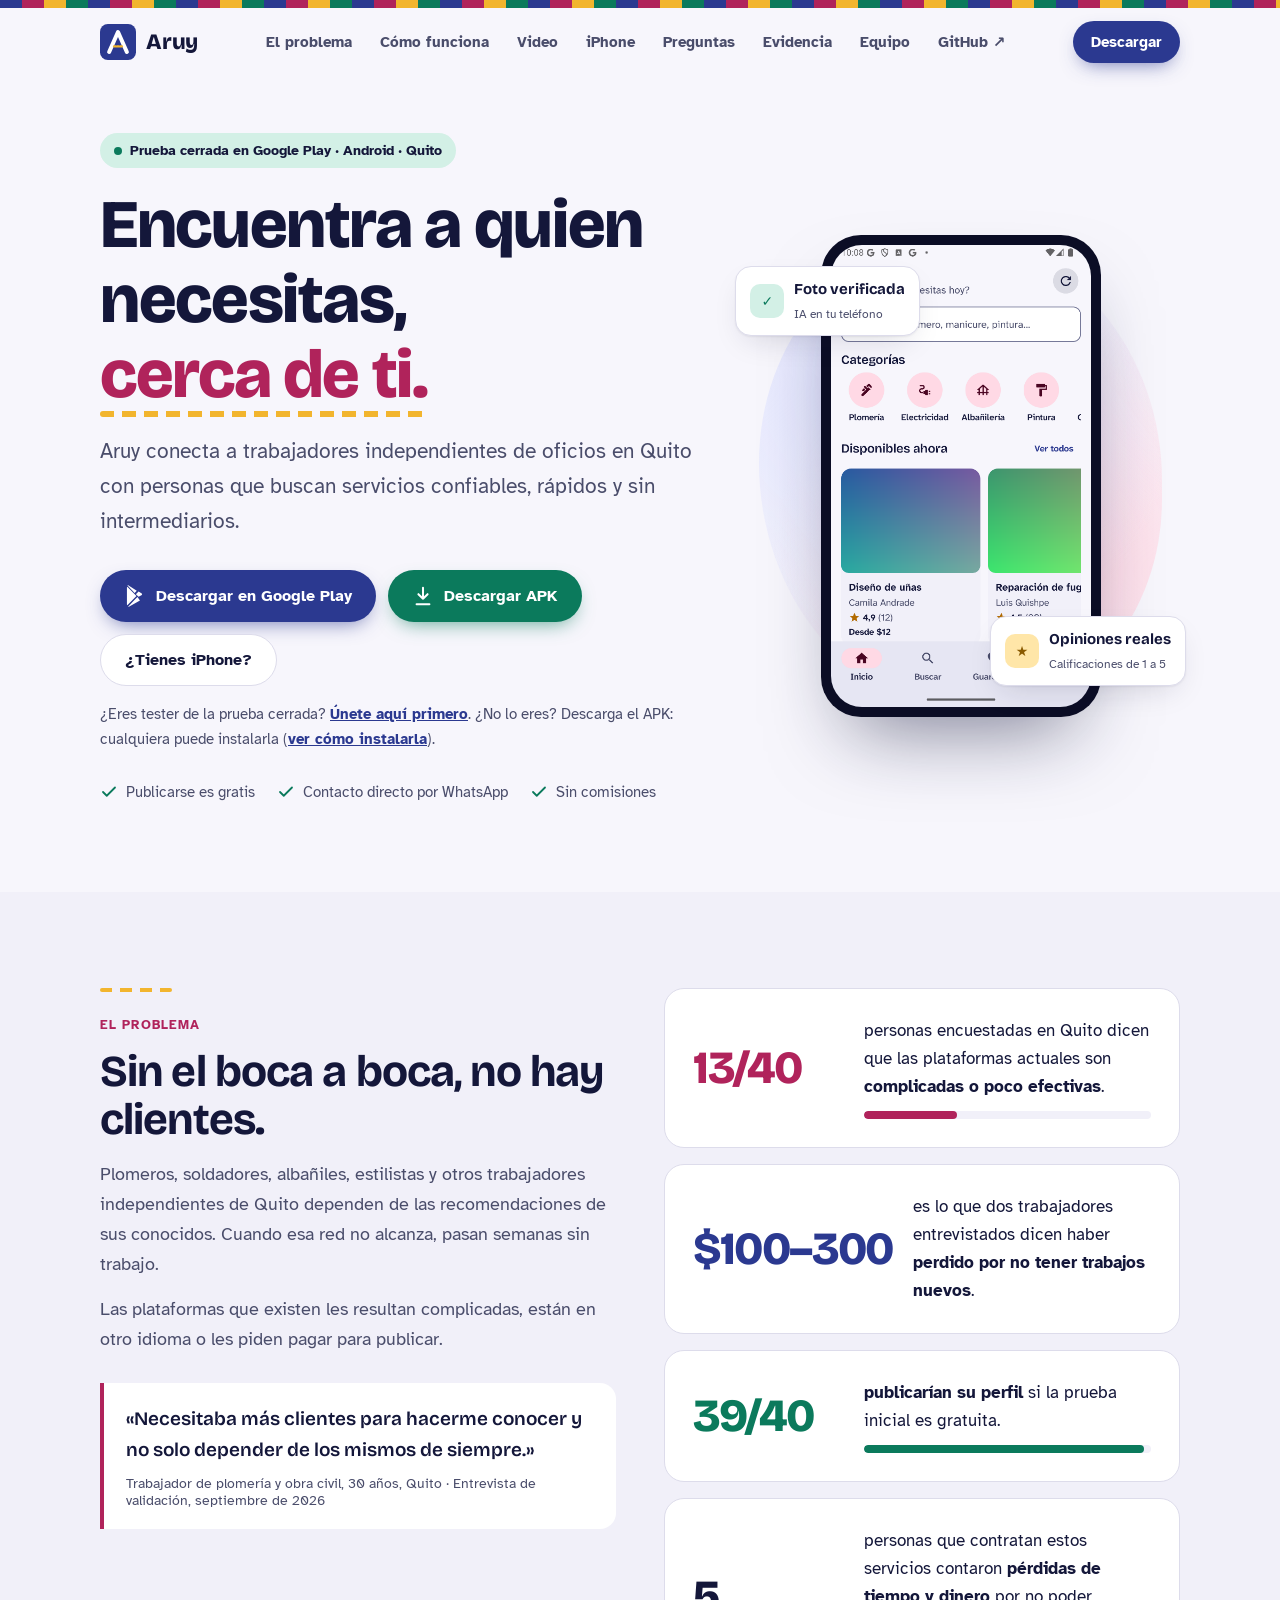
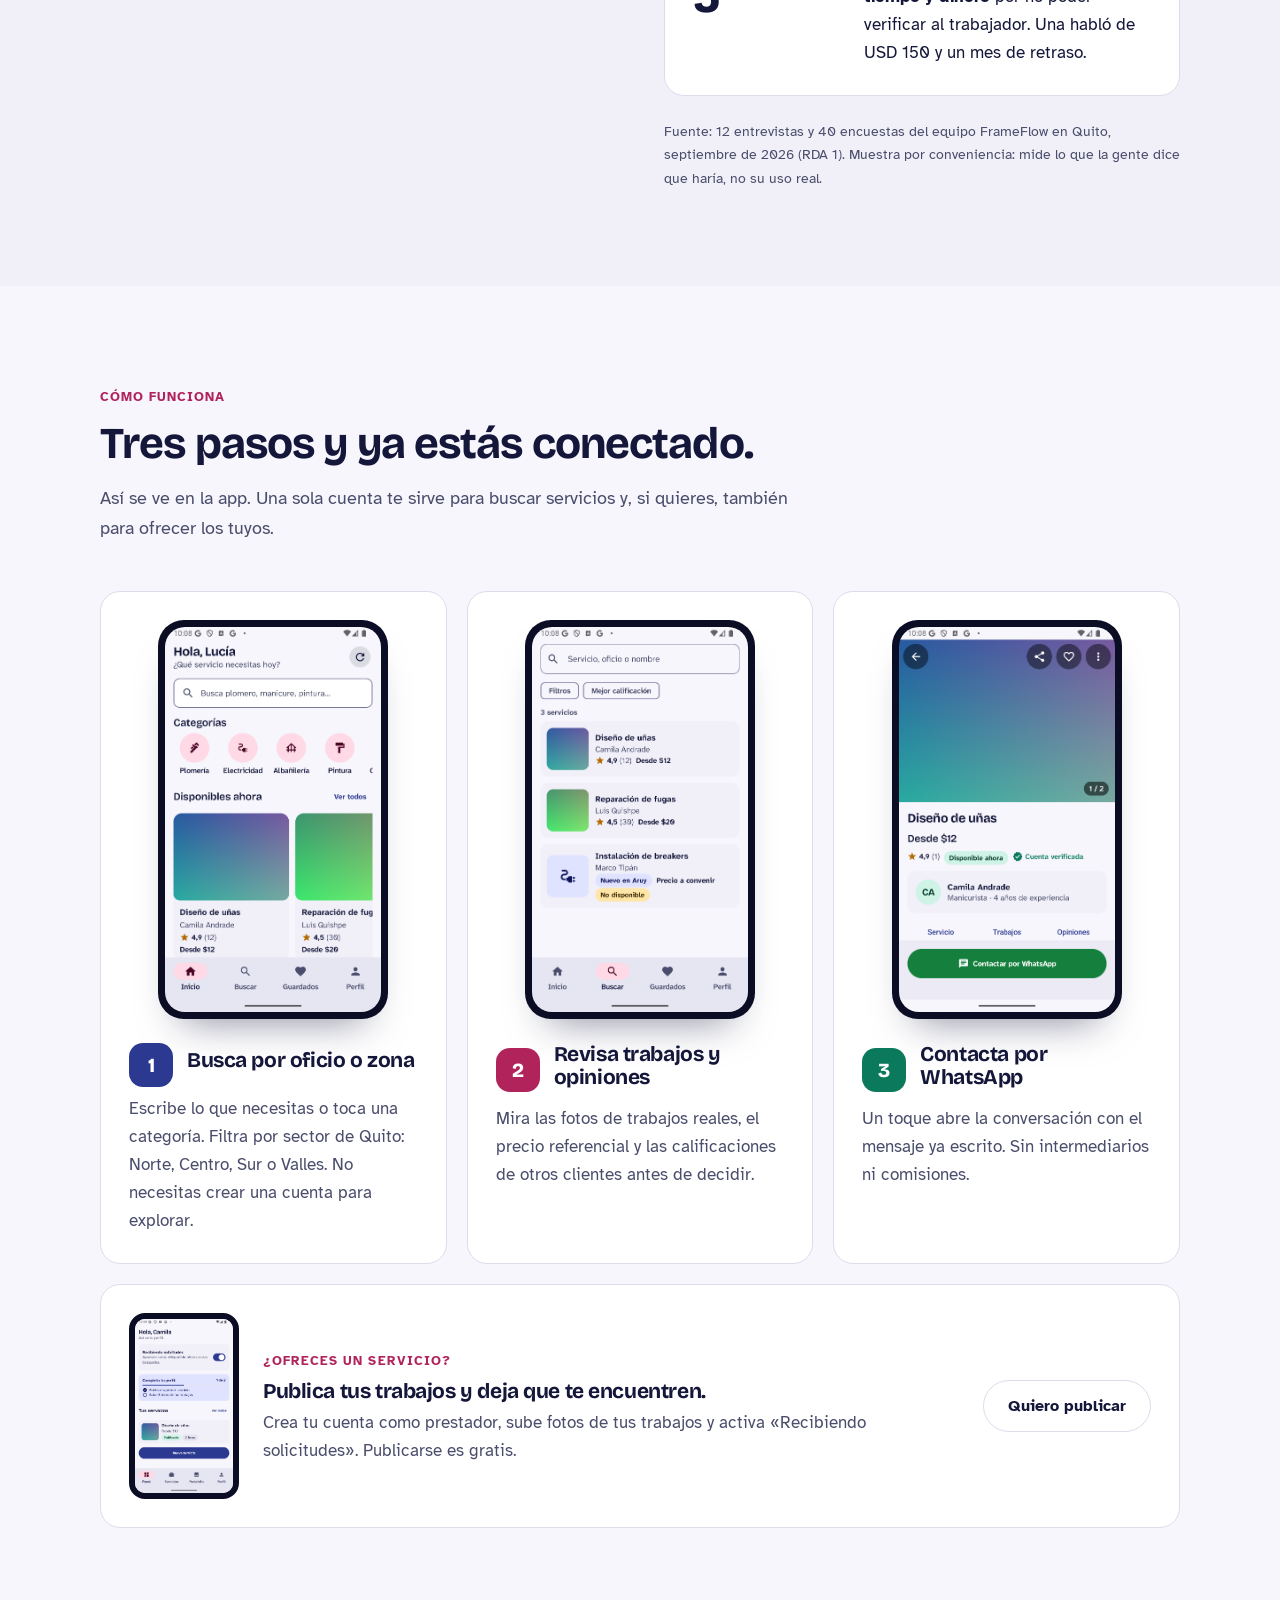
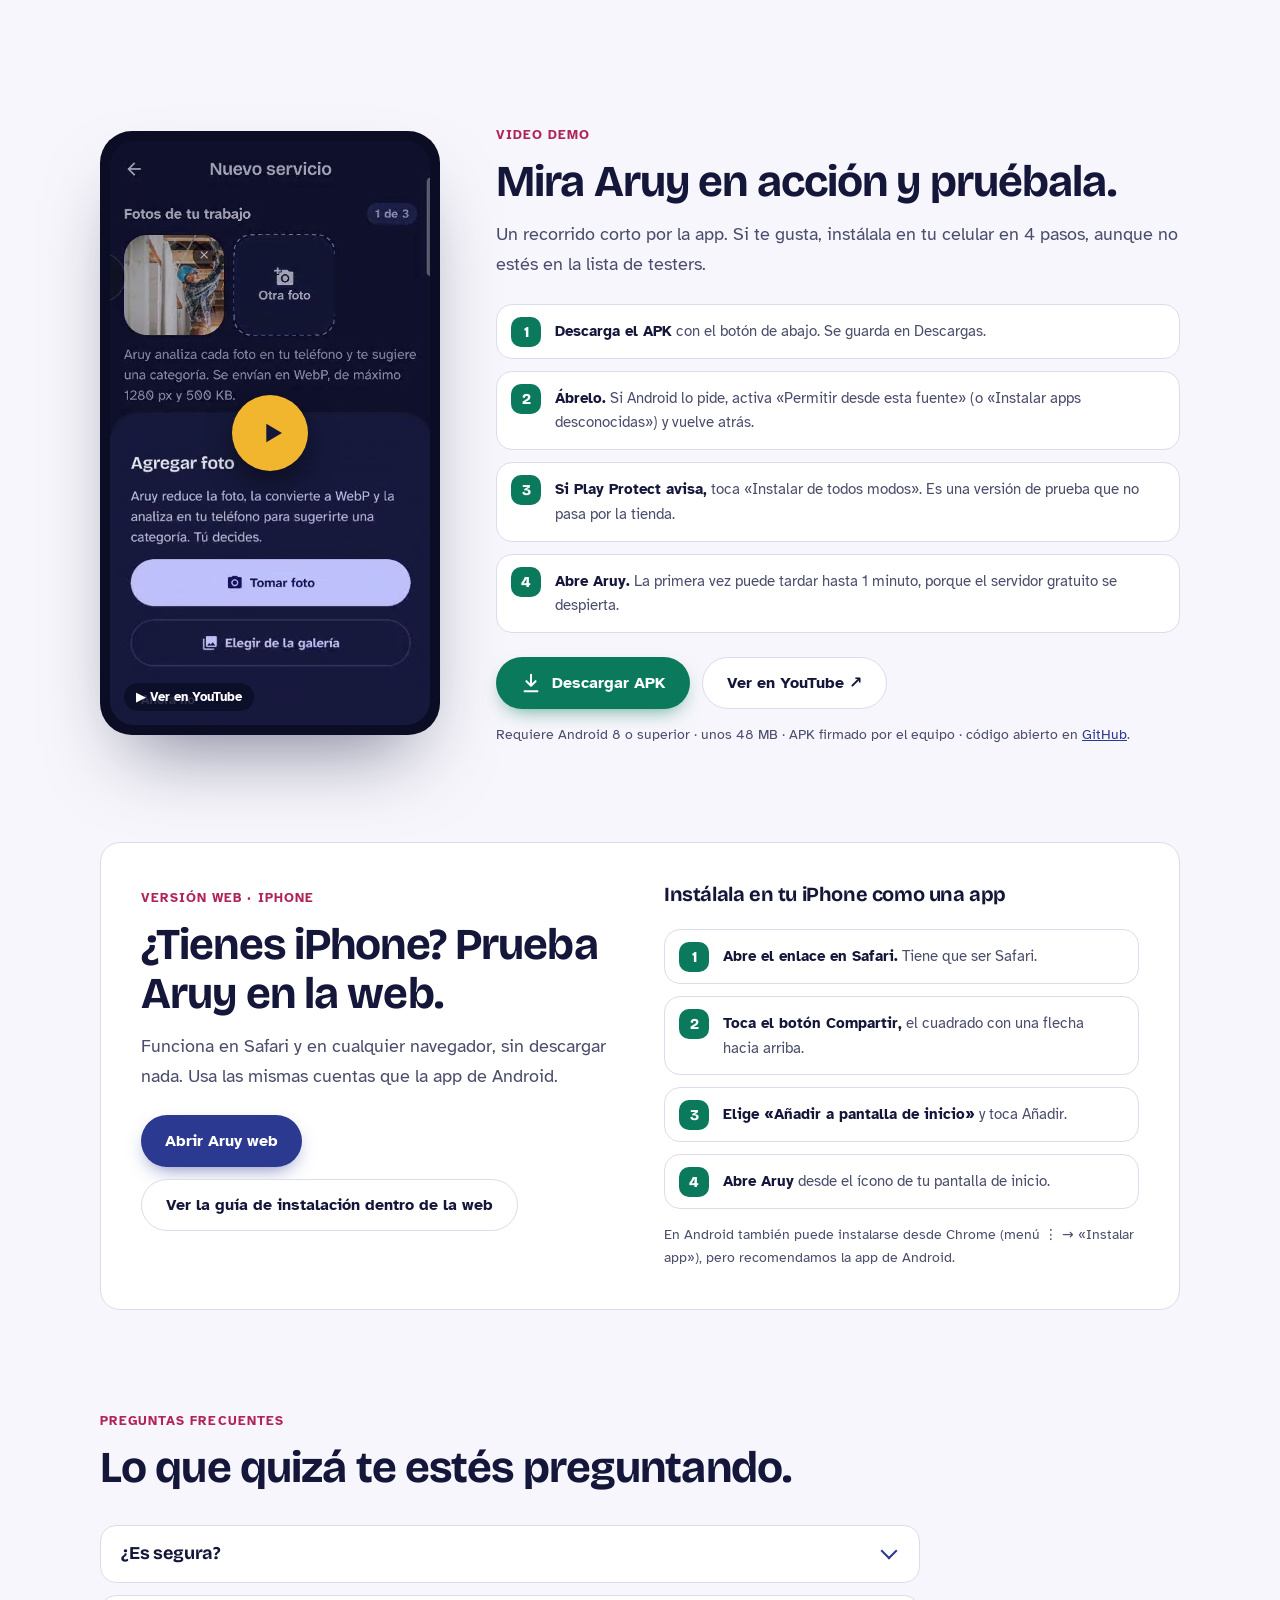
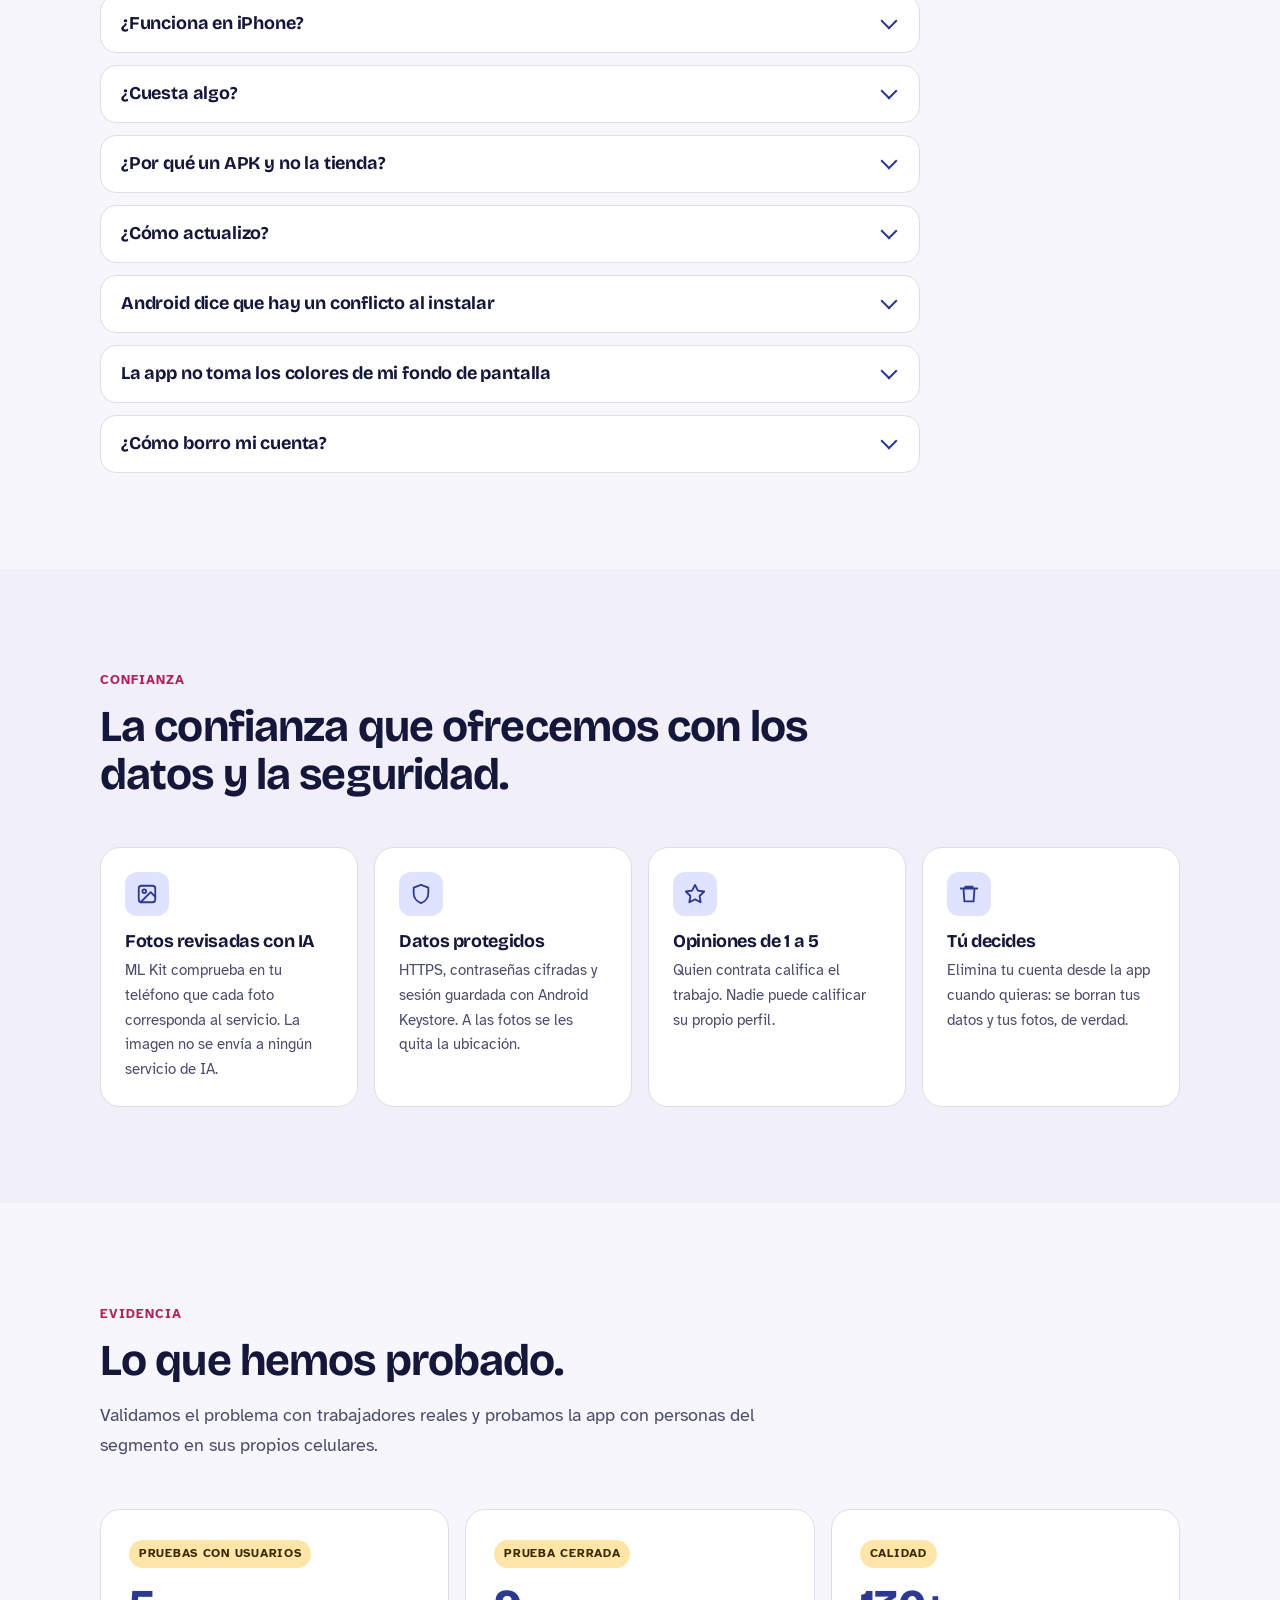
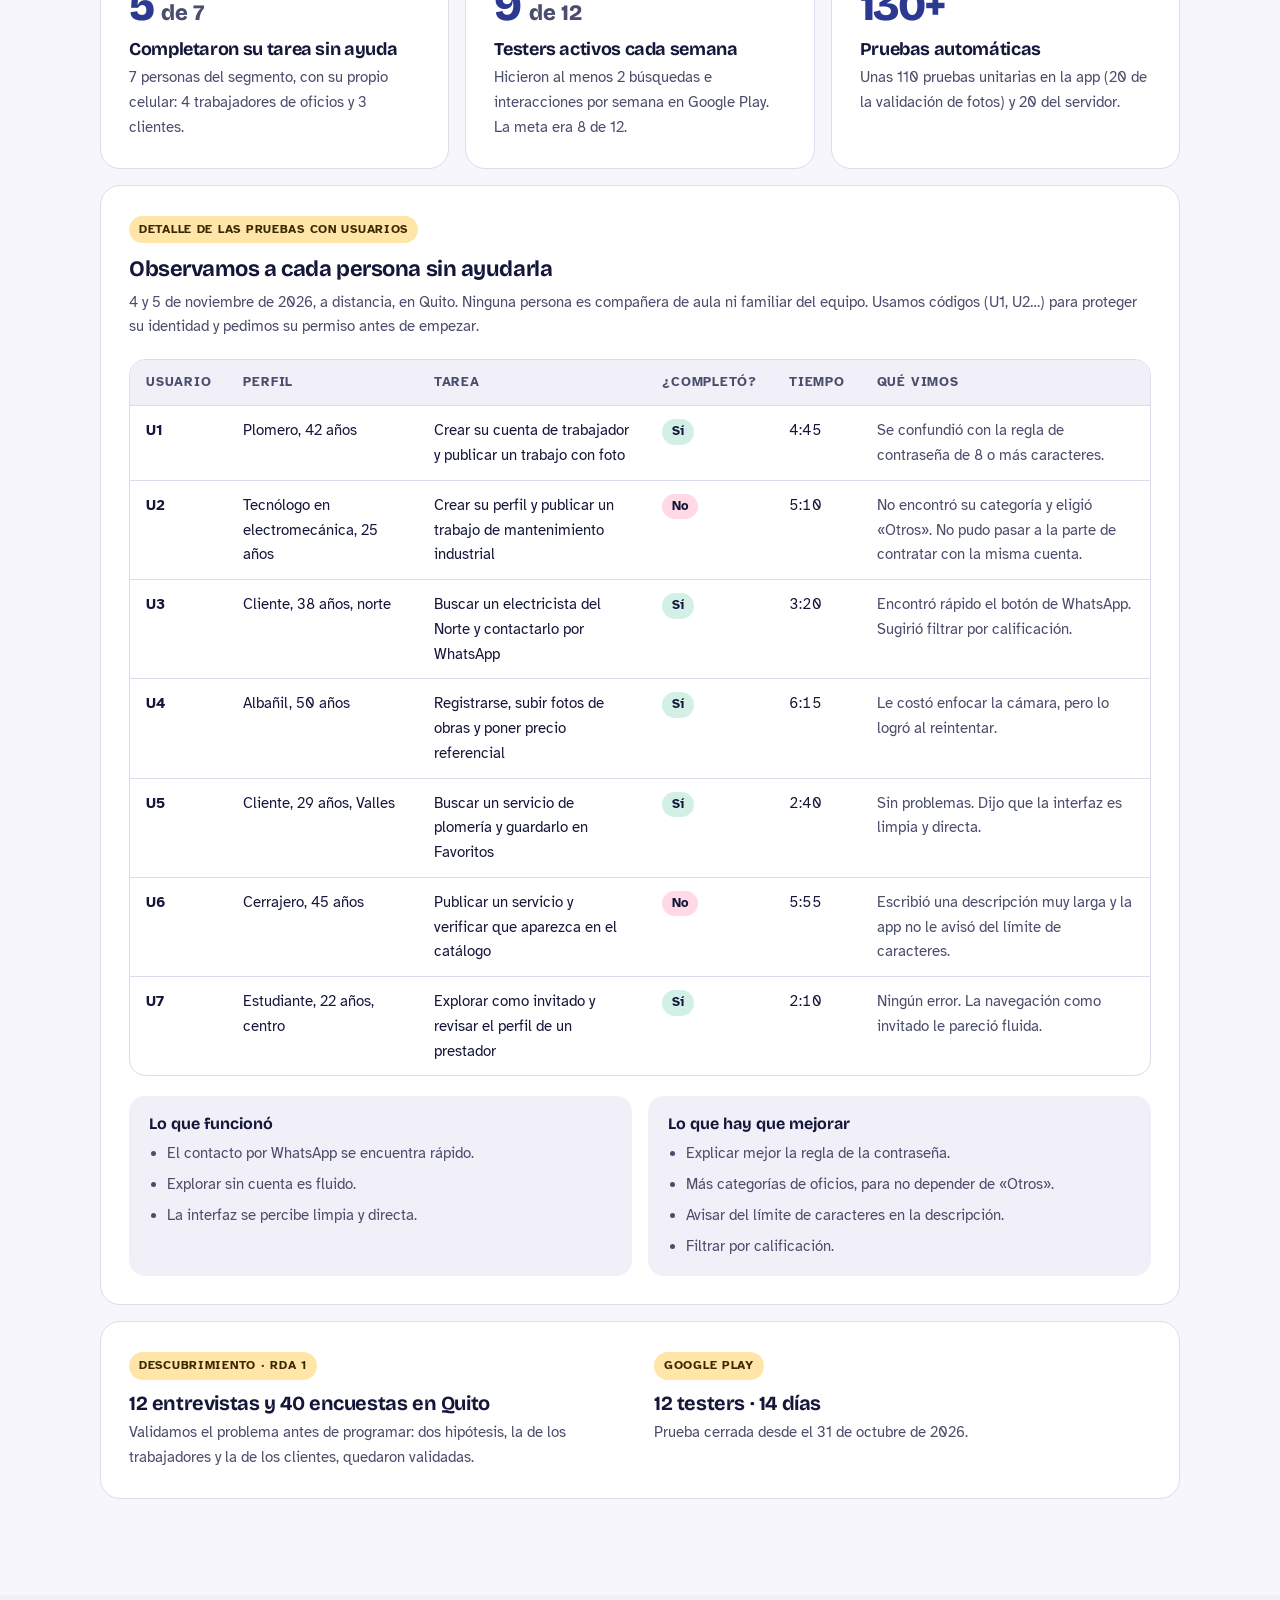
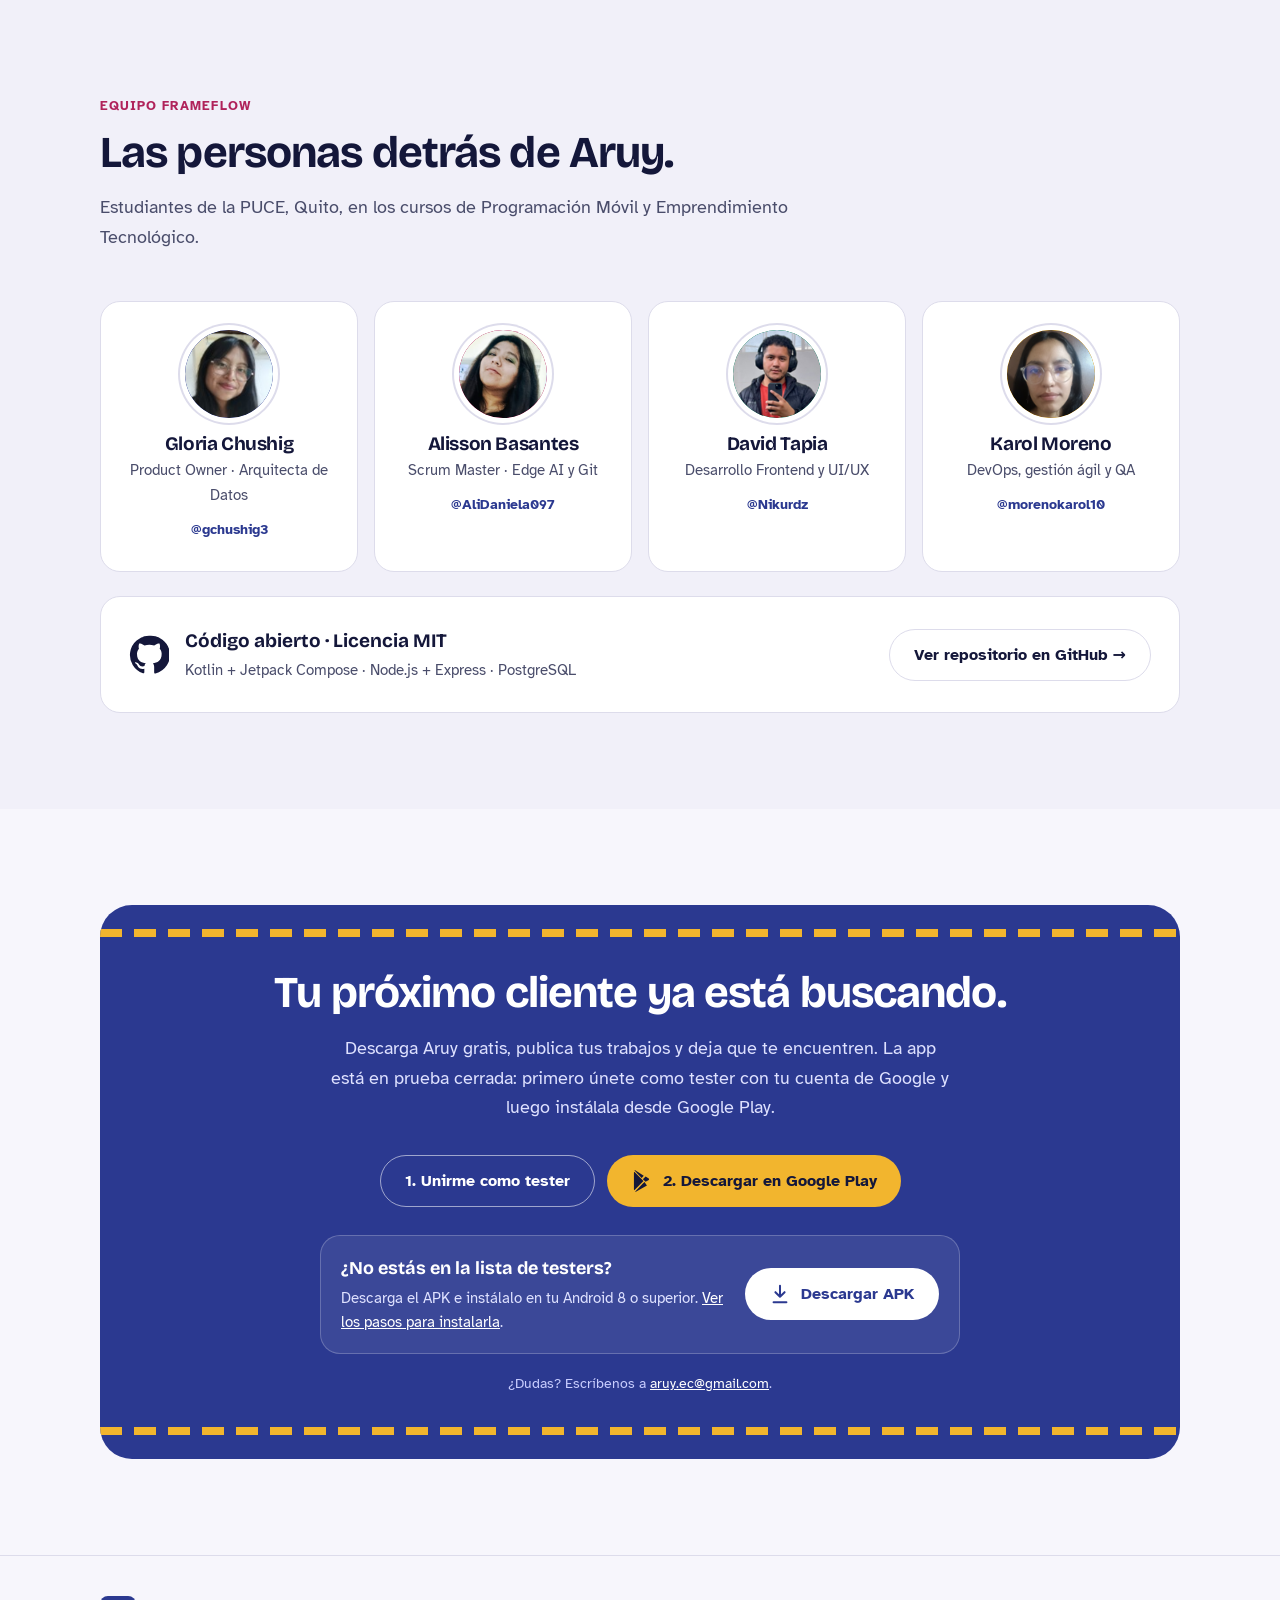
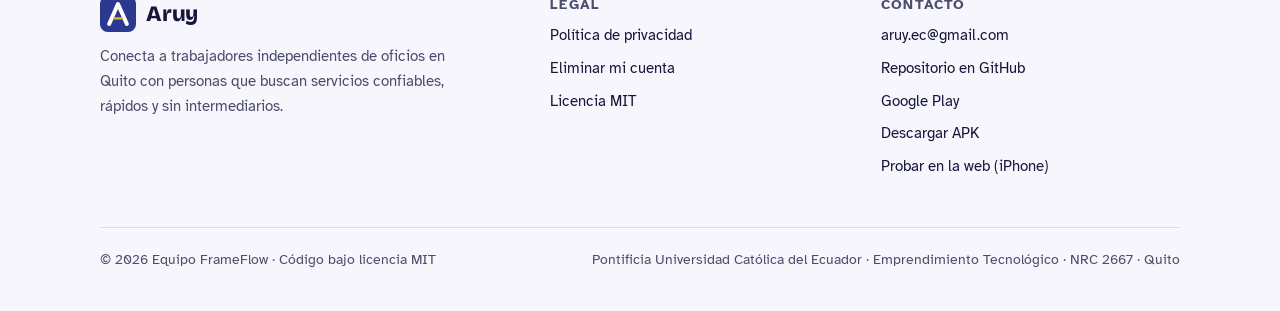
==== commit 4736af7e: "feat: seccion de la version web para iPhone (Aruy web)" ====
--- a/index.html
+++ b/index.html
@@ -12,7 +12,7 @@
 <link rel="preconnect" href="https://fonts.googleapis.com">
 <link rel="preconnect" href="https://fonts.gstatic.com" crossorigin>
 <link href="https://fonts.googleapis.com/css2?family=Atkinson+Hyperlegible:wght@400;700&family=Bricolage+Grotesque:opsz,wght@12..96,600;12..96,700;12..96,800&display=swap" rel="stylesheet">
-<link rel="stylesheet" href="css/styles.css?v=7">
+<link rel="stylesheet" href="css/styles.css?v=8">
 </head>
 <body>
 <a class="skip" href="#contenido">Saltar al contenido</a>
@@ -27,6 +27,7 @@
         <li><a href="#problema">El problema</a></li>
         <li><a href="#como-funciona">Cómo funciona</a></li>
         <li><a href="#video">Video</a></li>
+        <li><a href="#web">iPhone</a></li>
         <li><a href="#faq">Preguntas</a></li>
         <li><a href="#evidencia">Evidencia</a></li>
         <li><a href="#equipo">Equipo</a></li>
@@ -55,6 +56,7 @@
           <svg viewBox="0 0 24 24" fill="none" stroke="currentColor" stroke-width="2.2" stroke-linecap="round" stroke-linejoin="round" aria-hidden="true"><path d="M12 3v12m0 0-5-5m5 5 5-5M5 21h14"/></svg>
           Descargar APK
         </a>
+        <a class="btn btn-ghost" href="#web">¿Tienes iPhone?</a>
       </div>
       <p class="hero-tester">¿Eres tester de la prueba cerrada? <a href="https://play.google.com/apps/testing/ec.edu.puce.aruy" target="_blank" rel="noopener">Únete aquí primero</a>. ¿No lo eres? Descarga el APK: cualquiera puede instalarla (<a href="#video">ver cómo instalarla</a>).</p>
       <ul class="hero-trust">
@@ -192,6 +194,33 @@
   </div>
 </section>
 
+<!-- ============ VERSIÓN WEB PARA IPHONE (PWA) ============ -->
+<section class="web" id="web" aria-labelledby="t-web">
+  <div class="wrap">
+    <div class="card web-box reveal">
+      <div class="web-intro">
+        <span class="eyebrow">Versión web · iPhone</span>
+        <h2 id="t-web" style="margin-top:10px">¿Tienes iPhone? Prueba Aruy en la web.</h2>
+        <p class="video-lead">Funciona en Safari y en cualquier navegador, sin descargar nada. Usa las mismas cuentas que la app de Android.</p>
+        <div class="video-actions">
+          <a class="btn btn-primary" href="https://frameflow-app.github.io/Aruy-web/" target="_blank" rel="noopener">Abrir Aruy web<span class="sr-only"> (se abre en una pestaña nueva)</span></a>
+          <a class="btn btn-ghost" href="https://frameflow-app.github.io/Aruy-web/#/instalar" target="_blank" rel="noopener">Ver la guía de instalación dentro de la web<span class="sr-only"> (se abre en una pestaña nueva)</span></a>
+        </div>
+      </div>
+      <div class="web-steps">
+        <h3>Instálala en tu iPhone como una app</h3>
+        <ol class="install">
+          <li><b>Abre el enlace en Safari.</b> Tiene que ser Safari.</li>
+          <li><b>Toca el botón Compartir,</b> el cuadrado con una flecha hacia arriba.</li>
+          <li><b>Elige «Añadir a pantalla de inicio»</b> y toca Añadir.</li>
+          <li><b>Abre Aruy</b> desde el ícono de tu pantalla de inicio.</li>
+        </ol>
+        <p class="note" style="margin-top:14px">En Android también puede instalarse desde Chrome (menú ⋮ → «Instalar app»), pero recomendamos la app de Android.</p>
+      </div>
+    </div>
+  </div>
+</section>
+
 <!-- ============ PREGUNTAS FRECUENTES ============ -->
 <section class="faq" id="faq" aria-labelledby="t-faq">
   <div class="wrap">
@@ -203,6 +232,10 @@
       <details>
         <summary>¿Es segura?</summary>
         <p>El APK está firmado por el equipo y el código es abierto: puedes revisarlo en GitHub (<a href="https://github.com/FrameFlow-app/Aruy-app" target="_blank" rel="noopener">github.com/FrameFlow-app/Aruy-app</a>).</p>
+      </details>
+      <details>
+        <summary>¿Funciona en iPhone?</summary>
+        <p>Sí, en la web: abre <a href="#web">Aruy web</a> en Safari y añádela a tu pantalla de inicio. Usa la misma cuenta que en Android.</p>
       </details>
       <details>
         <summary>¿Cuesta algo?</summary>
@@ -423,6 +456,7 @@
           <li><a href="https://github.com/FrameFlow-app/Aruy-app" target="_blank" rel="noopener">Repositorio en GitHub</a></li>
           <li><a href="https://play.google.com/store/apps/details?id=ec.edu.puce.aruy" target="_blank" rel="noopener">Google Play</a></li>
           <li><a href="https://github.com/FrameFlow-app/Aruy-app/releases/latest/download/aruy.apk" download>Descargar APK</a></li>
+          <li><a href="https://frameflow-app.github.io/Aruy-web/" target="_blank" rel="noopener">Probar en la web (iPhone)</a></li>
         </ul>
       </div>
     </div>
--- a/css/styles.css
+++ b/css/styles.css
@@ -482,3 +482,13 @@
   .faq-list details p { padding: 0 16px 16px; }
 }
 @media (prefers-reduced-motion: reduce) { .faq-list details, .faq-list summary::after { transition: none; } }
+
+/* Versión web para iPhone (PWA) */
+.sr-only { position: absolute; width: 1px; height: 1px; margin: -1px; padding: 0; overflow: hidden; clip: rect(0, 0, 0, 0); white-space: nowrap; border: 0; }
+.web { padding-top: 0; }
+.web-box { display: grid; grid-template-columns: 1fr 1fr; gap: 48px; align-items: start; padding: 40px; }
+.web-steps h3 { margin: 0; font-size: 20px; }
+.web-box .btn { max-width: 100%; }
+.web-box .btn-ghost { text-align: left; }
+@media (min-width: 1001px) and (max-width: 1180px) { .nav-links { gap: 20px; } }
+@media (max-width: 860px) { .web-box { grid-template-columns: 1fr; gap: 32px; padding: 24px; } }
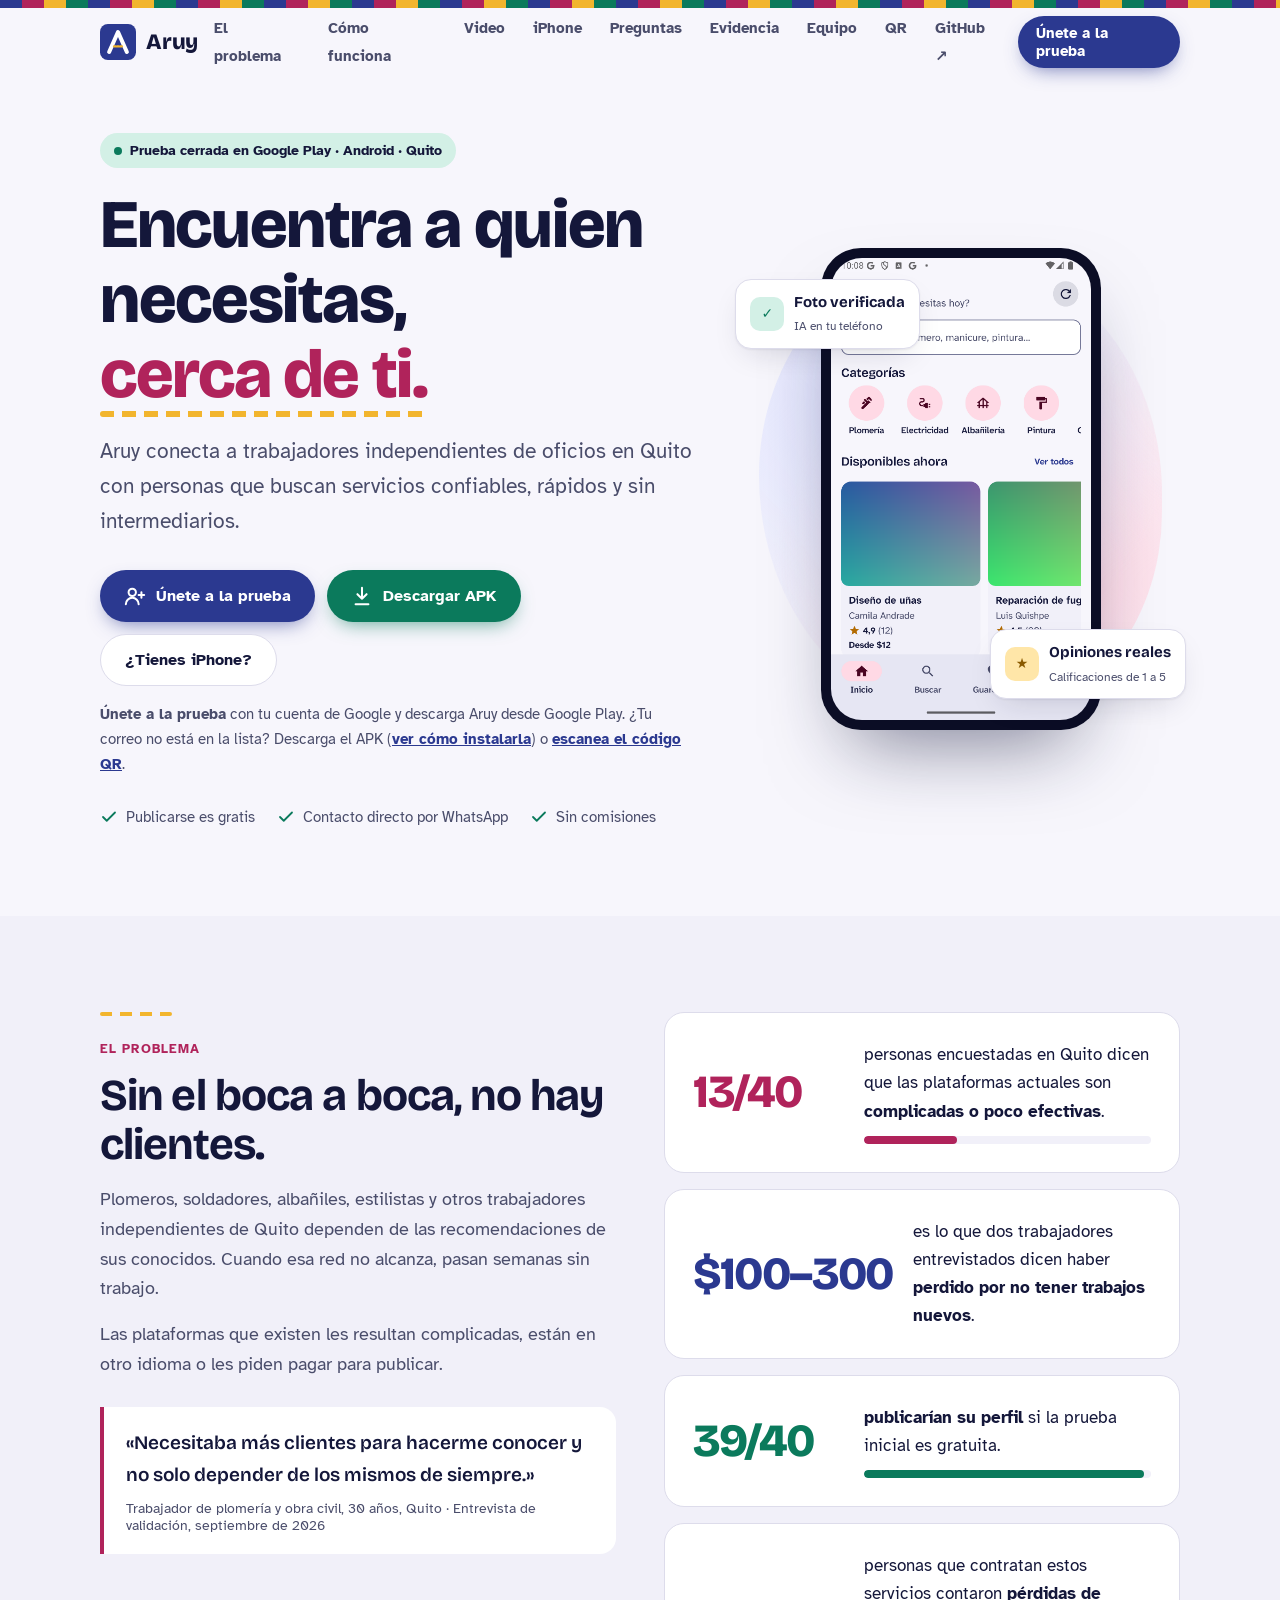
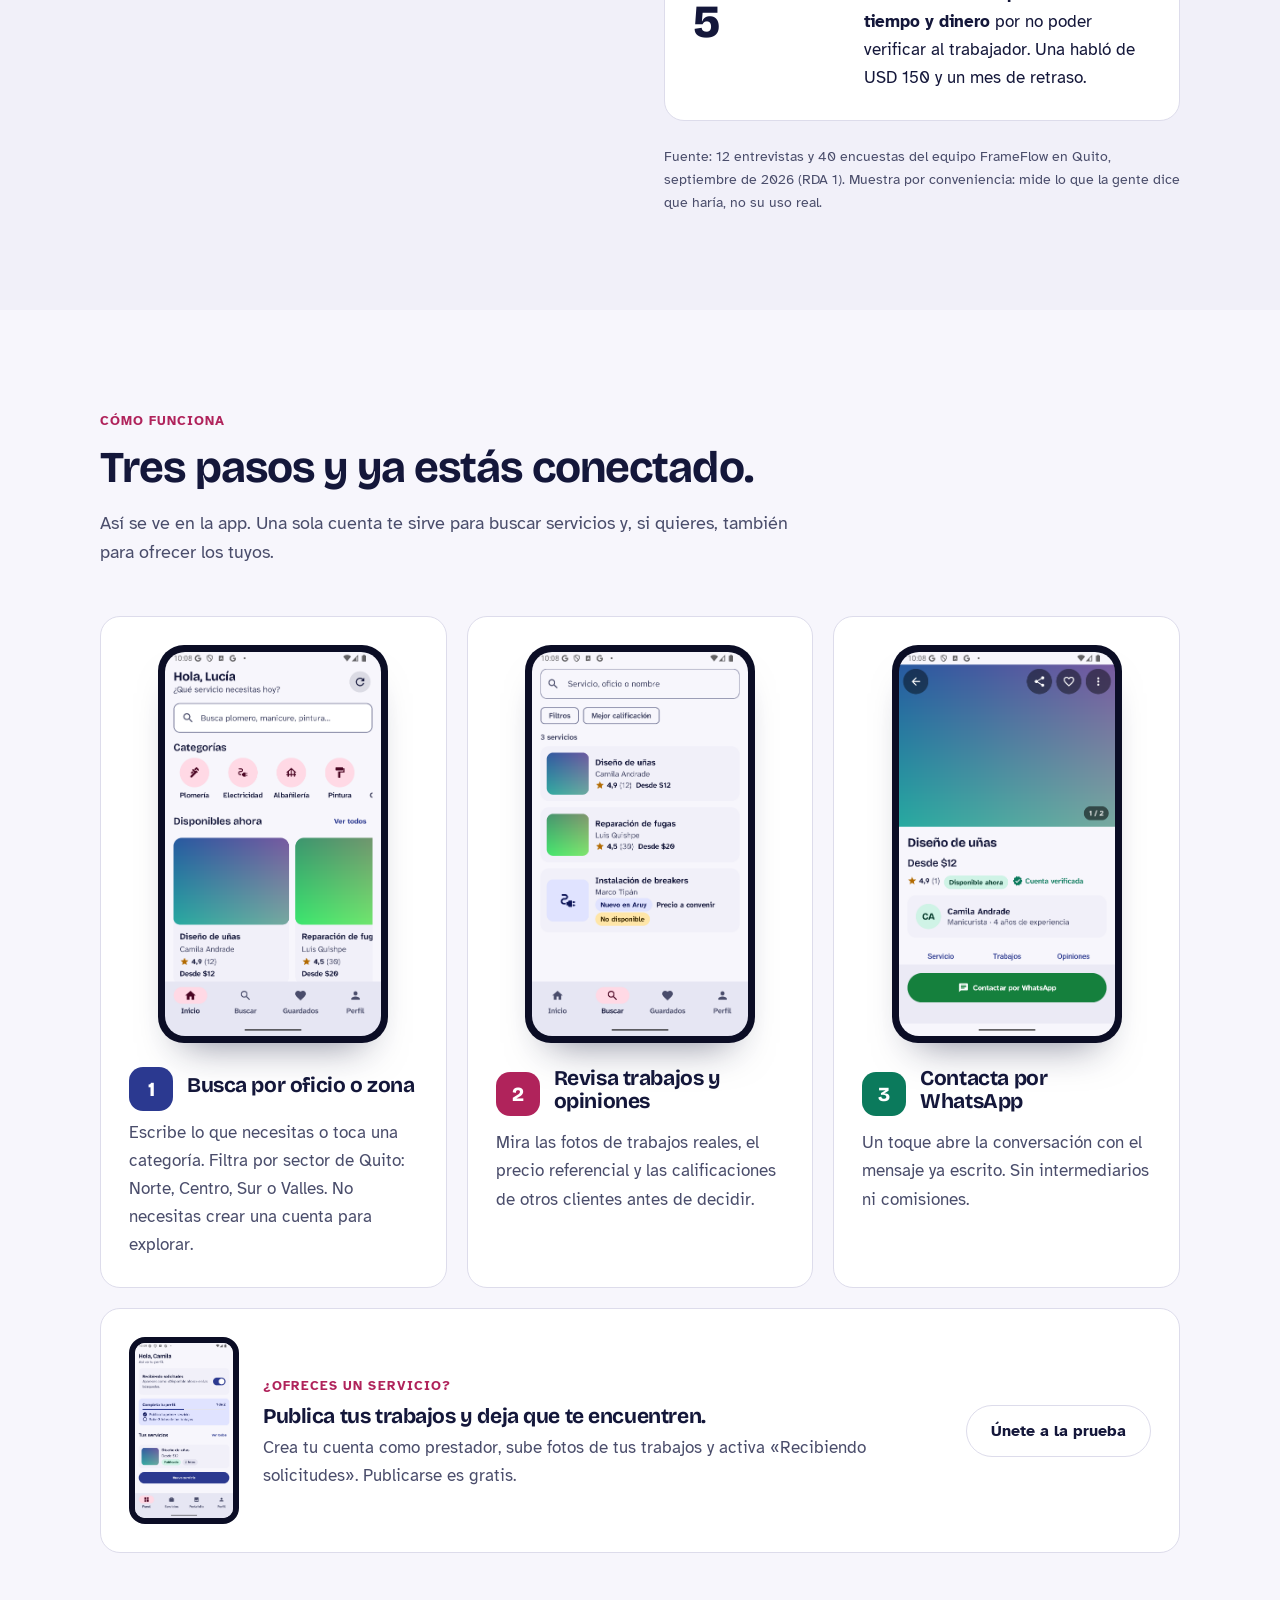
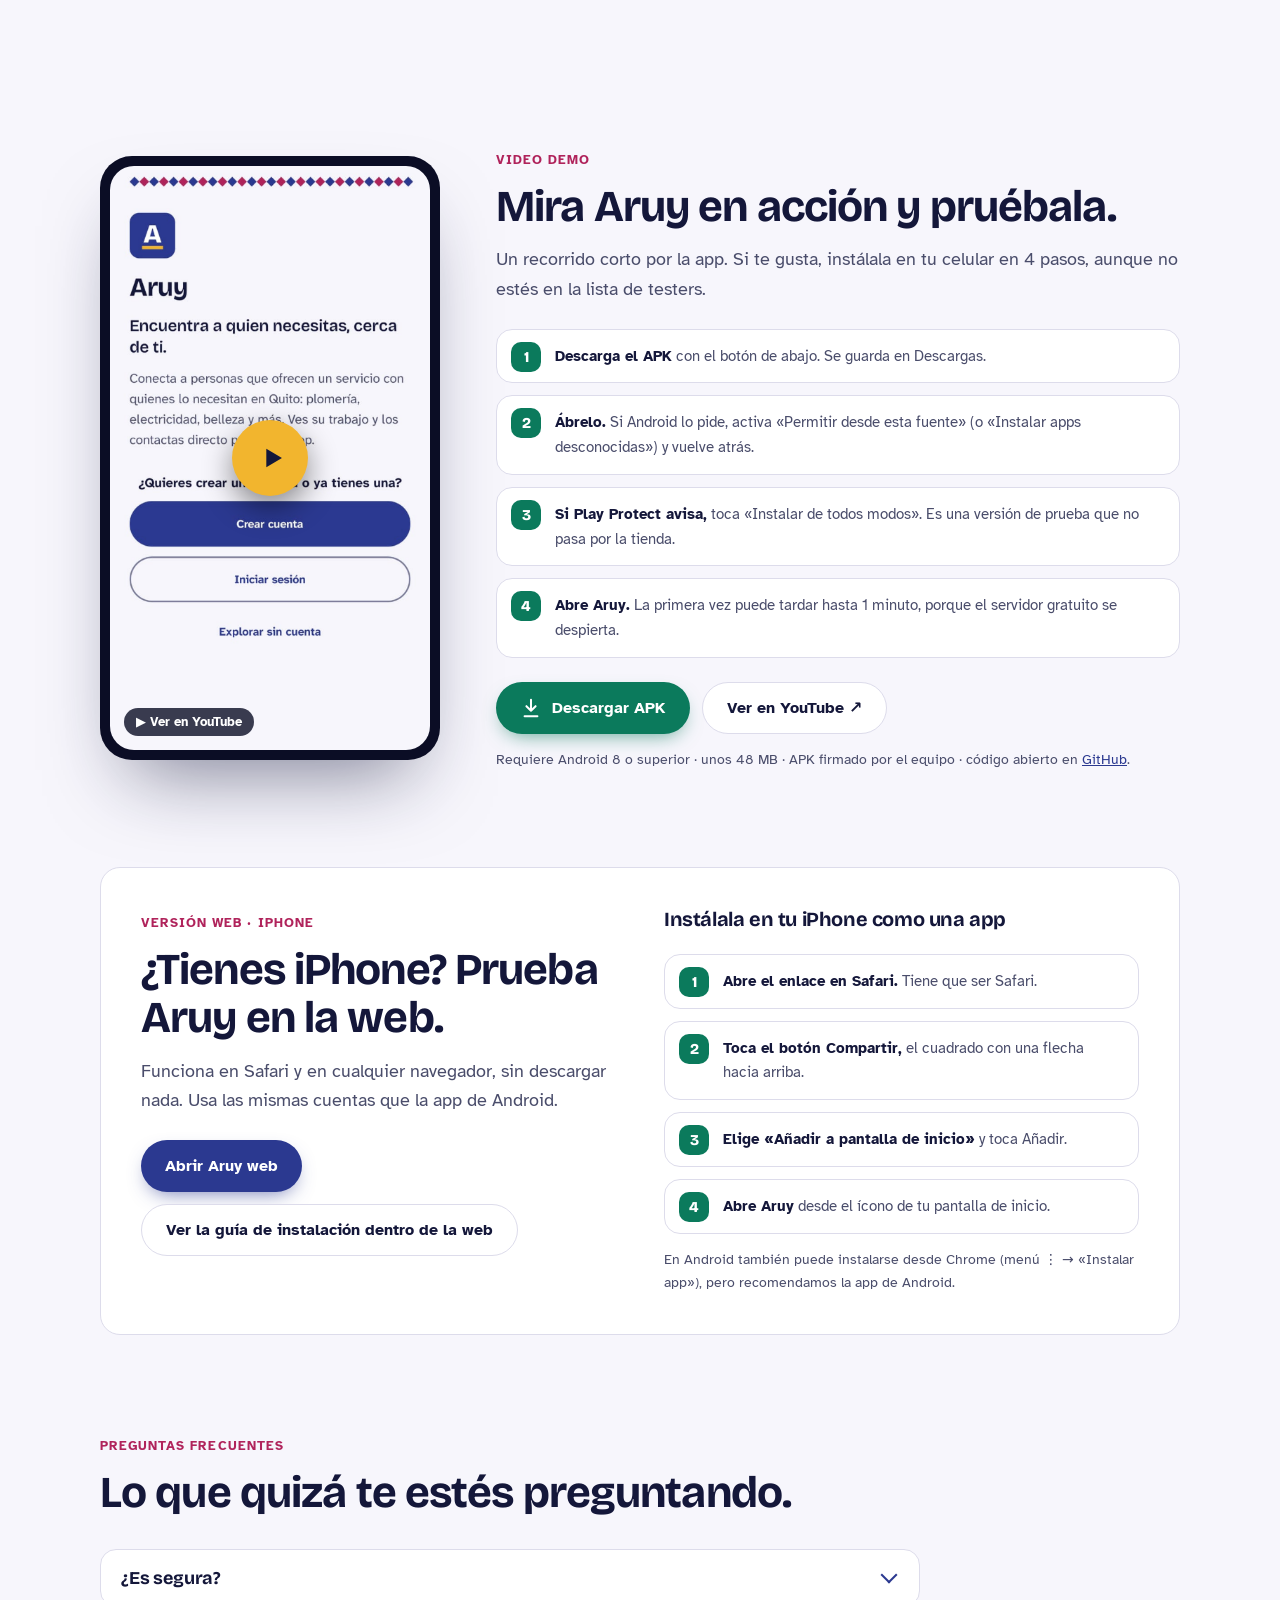
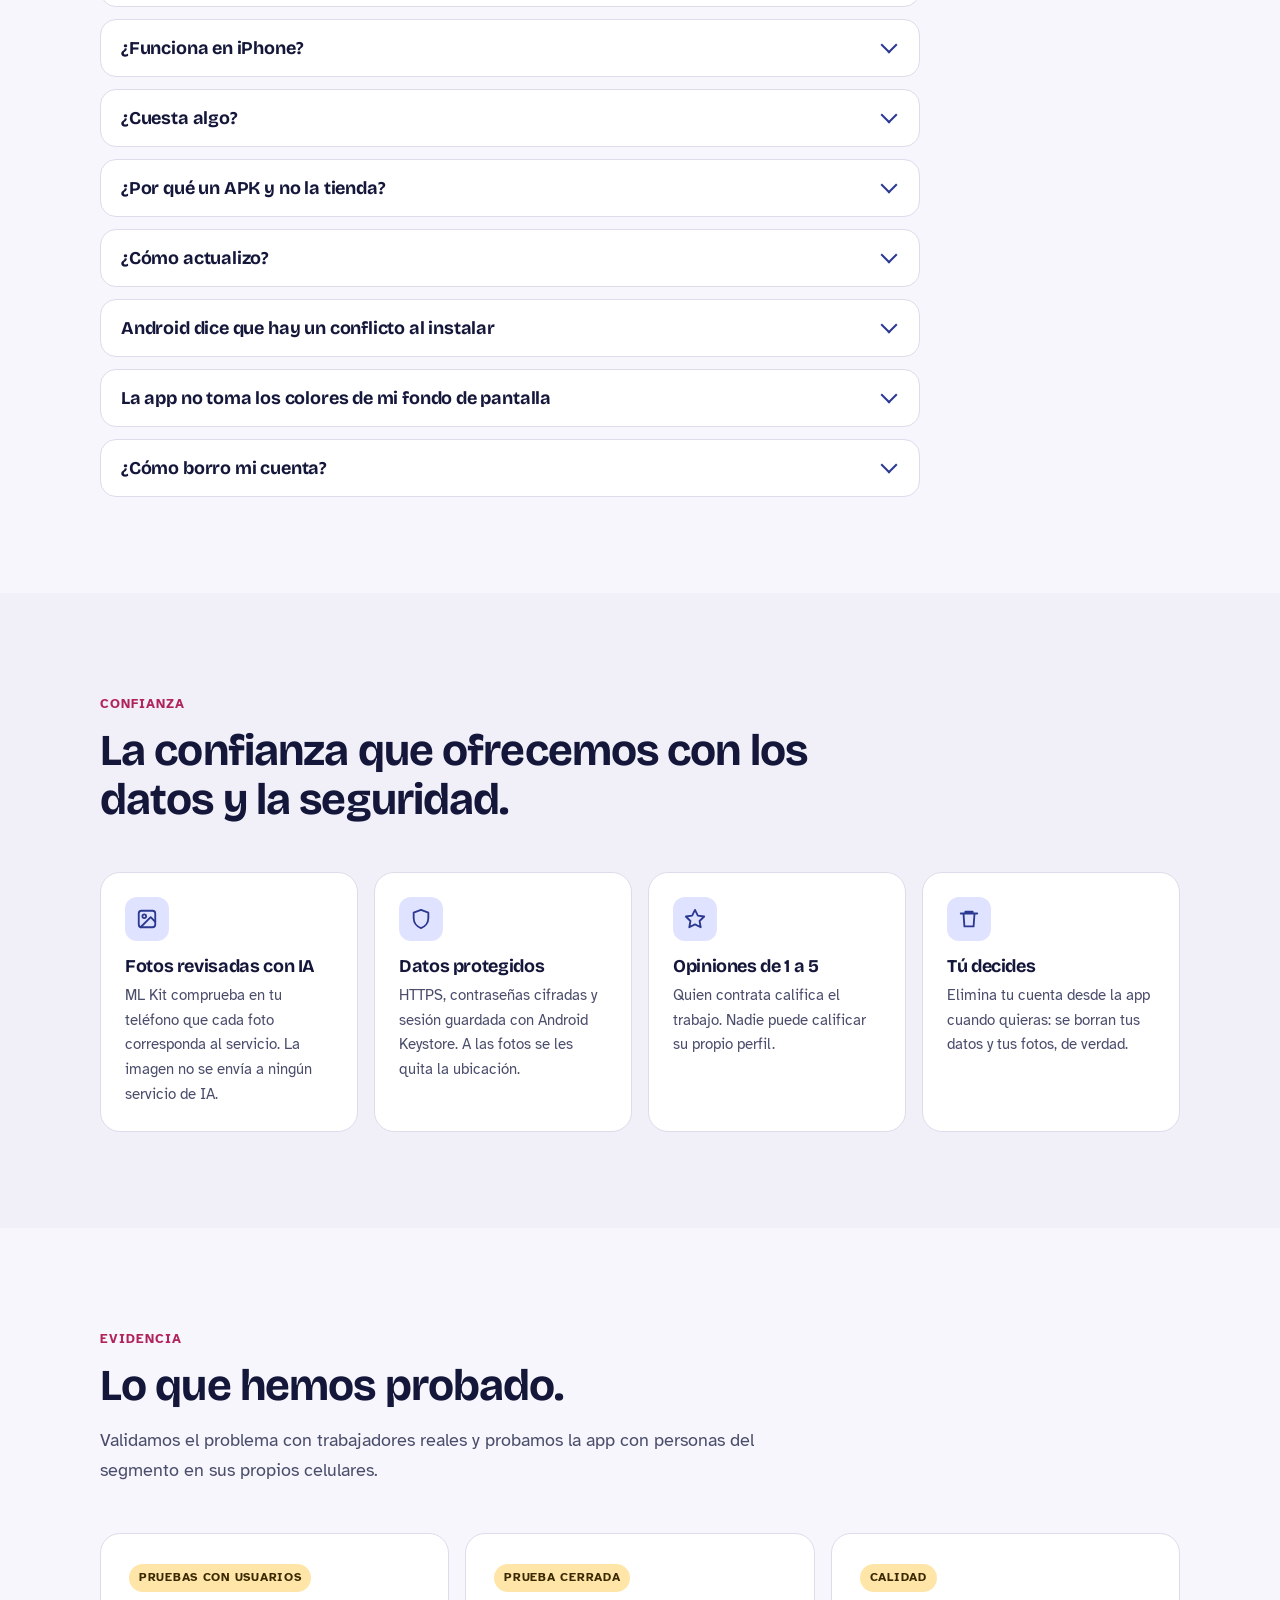
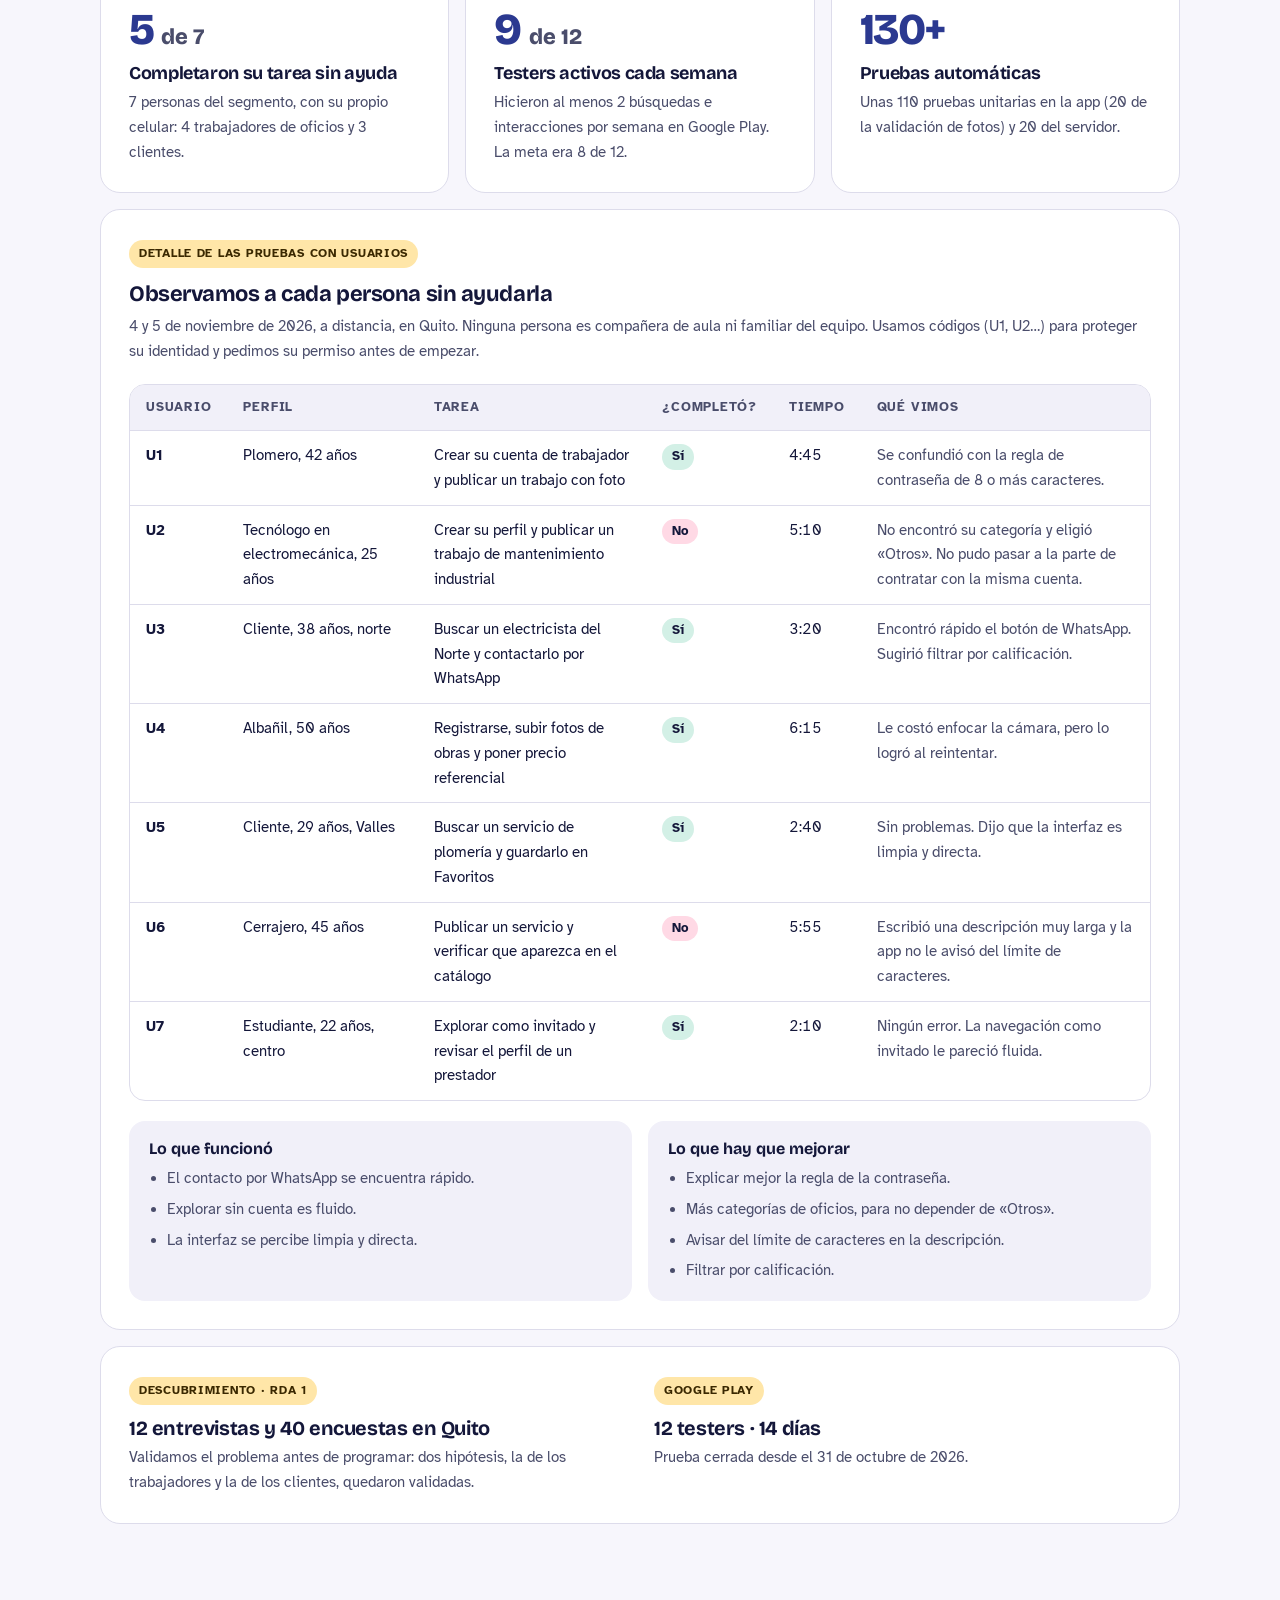
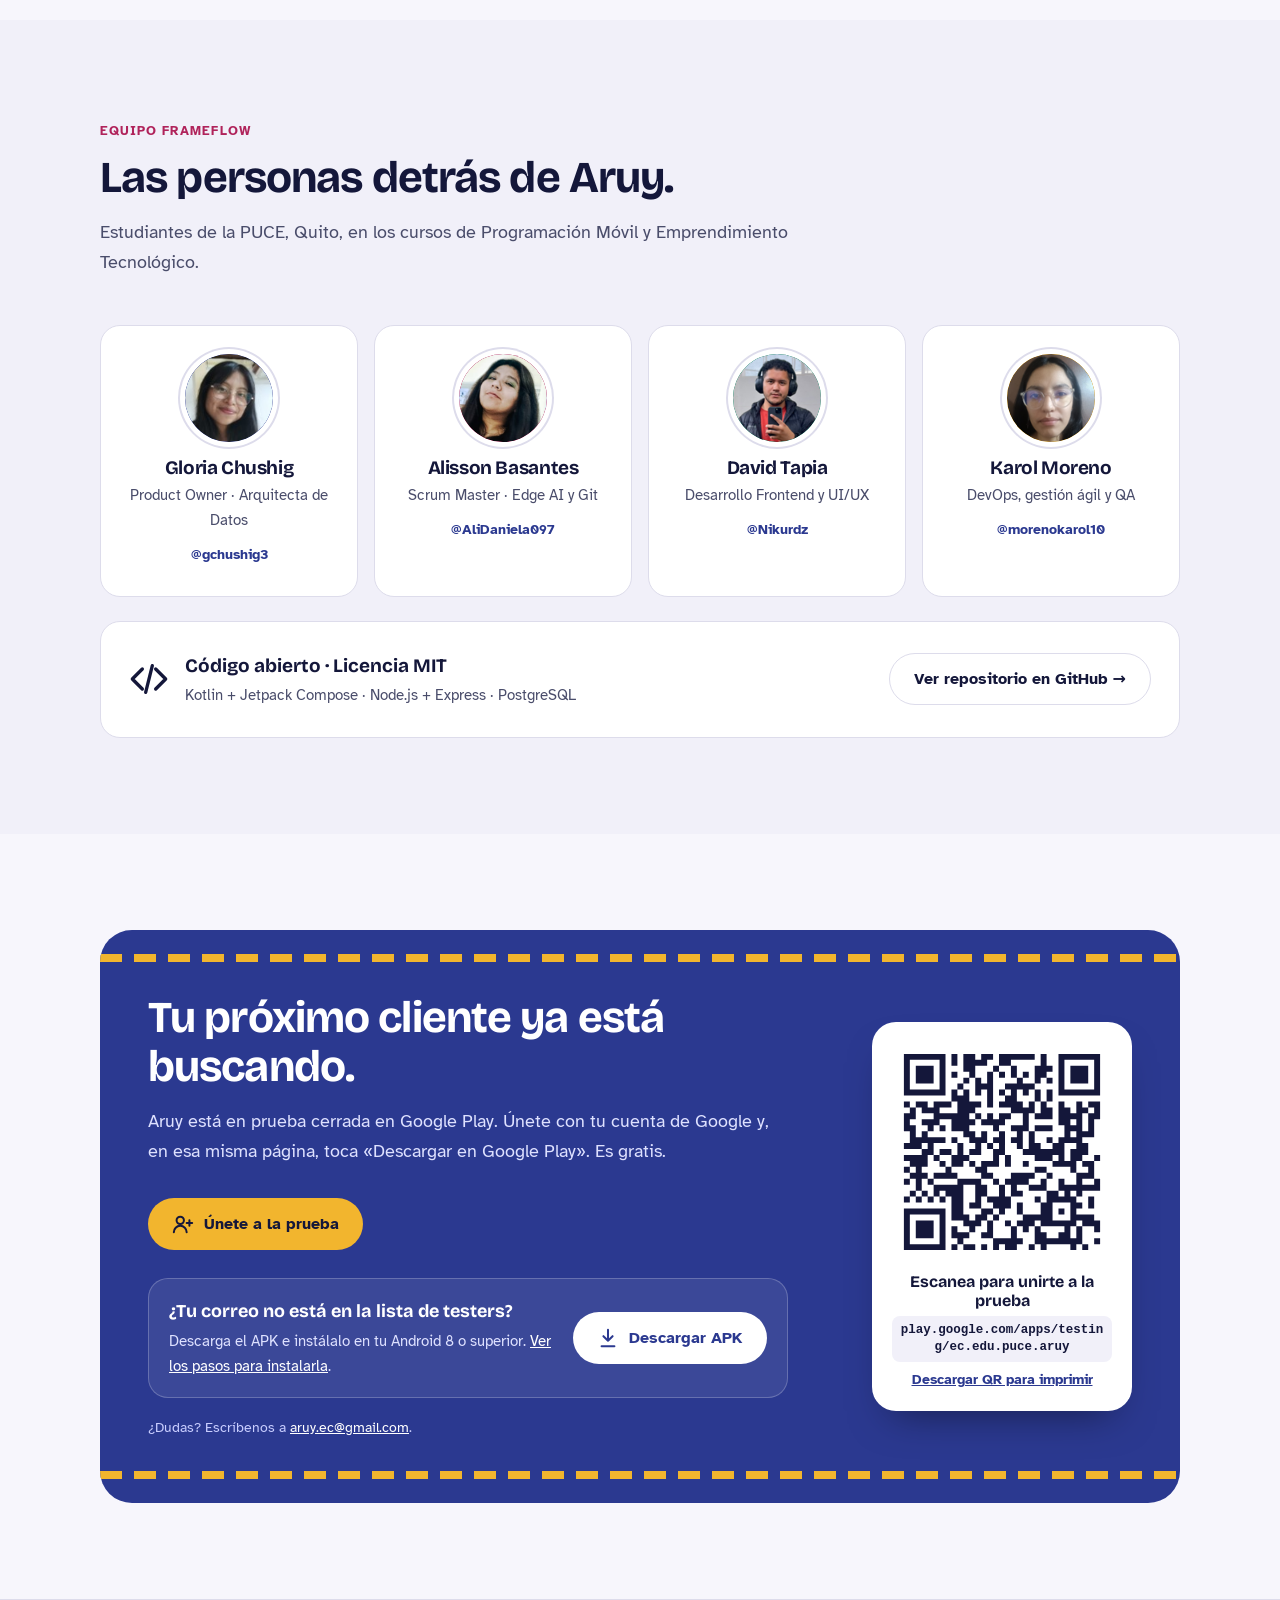
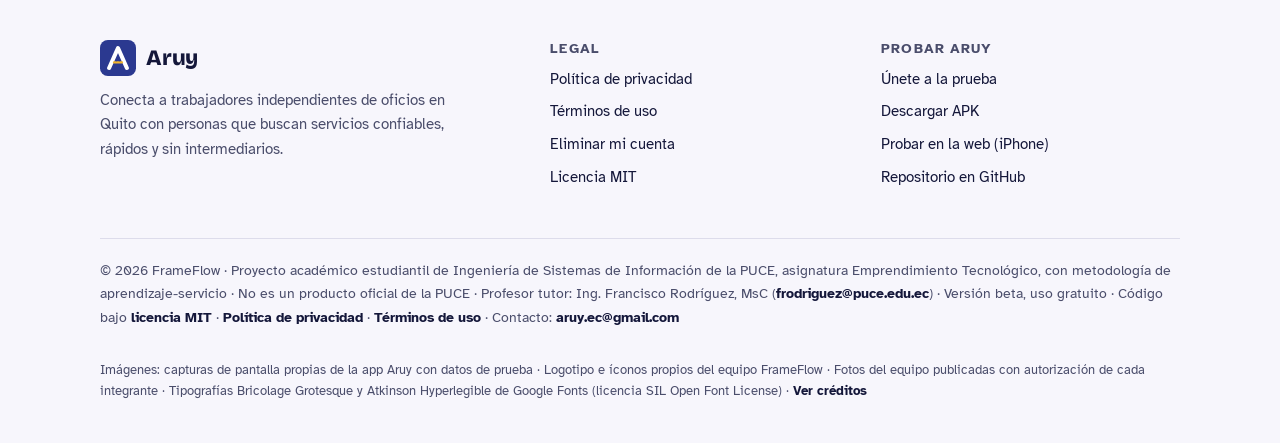
==== commit f6e34e80: "Cumplir checklist de la landing (Parte 2) - Botón «Únete a la prueba» al enlace de la prueba cerrada" ====
--- a/index.html
+++ b/index.html
@@ -12,7 +12,7 @@
 <link rel="preconnect" href="https://fonts.googleapis.com">
 <link rel="preconnect" href="https://fonts.gstatic.com" crossorigin>
 <link href="https://fonts.googleapis.com/css2?family=Atkinson+Hyperlegible:wght@400;700&family=Bricolage+Grotesque:opsz,wght@12..96,600;12..96,700;12..96,800&display=swap" rel="stylesheet">
-<link rel="stylesheet" href="css/styles.css?v=8">
+<link rel="stylesheet" href="css/styles.css?v=9">
 </head>
 <body>
 <a class="skip" href="#contenido">Saltar al contenido</a>
@@ -31,10 +31,11 @@
         <li><a href="#faq">Preguntas</a></li>
         <li><a href="#evidencia">Evidencia</a></li>
         <li><a href="#equipo">Equipo</a></li>
+        <li><a href="#unete">QR</a></li>
         <li><a href="https://github.com/FrameFlow-app/Aruy-app" target="_blank" rel="noopener">GitHub ↗</a></li>
       </ul>
     </nav>
-    <a class="btn btn-primary btn-sm" href="https://play.google.com/store/apps/details?id=ec.edu.puce.aruy" target="_blank" rel="noopener">Descargar</a>
+    <a class="btn btn-primary btn-sm" href="https://play.google.com/apps/testing/ec.edu.puce.aruy" target="_blank" rel="noopener">Únete a la prueba</a>
   </div>
 </header>
 
@@ -48,9 +49,9 @@
       <h1 id="titulo">Encuentra a quien necesitas, <em>cerca de ti.</em></h1>
       <p class="lead">Aruy conecta a trabajadores independientes de oficios en Quito con personas que buscan servicios confiables, rápidos y sin intermediarios.</p>
       <div class="hero-actions">
-        <a class="btn btn-primary" href="https://play.google.com/store/apps/details?id=ec.edu.puce.aruy" target="_blank" rel="noopener">
-          <svg viewBox="0 0 24 24" aria-hidden="true"><path fill="currentColor" d="M3.6 1.8c-.3.3-.4.7-.4 1.2v18c0 .5.1.9.4 1.2l10-10.2-10-10.2Zm11.1 11.3-2.3 2.3-8 8.2c.4.2.9.1 1.4-.2l11.6-6.6-2.7-3.7Zm4.3-4.1-3.1-1.8-2.9 2.8 2.9 2.9 3.1-1.8c1-.6 1-1.5 0-2.1ZM5 .6c-.5-.3-1-.4-1.4-.2l8 8.2 2.3-2.3L5 .6Z"/></svg>
-          Descargar en Google Play
+        <a class="btn btn-primary" href="https://play.google.com/apps/testing/ec.edu.puce.aruy" target="_blank" rel="noopener">
+          <svg viewBox="0 0 24 24" fill="none" stroke="currentColor" stroke-width="2.2" stroke-linecap="round" stroke-linejoin="round" aria-hidden="true"><circle cx="9" cy="8" r="4"/><path d="M2 21c0-3.9 3.1-7 7-7s7 3.1 7 7M19 8v6M16 11h6"/></svg>
+          Únete a la prueba
         </a>
         <a class="btn btn-apk" href="https://github.com/FrameFlow-app/Aruy-app/releases/latest/download/aruy.apk" download>
           <svg viewBox="0 0 24 24" fill="none" stroke="currentColor" stroke-width="2.2" stroke-linecap="round" stroke-linejoin="round" aria-hidden="true"><path d="M12 3v12m0 0-5-5m5 5 5-5M5 21h14"/></svg>
@@ -58,7 +59,7 @@
         </a>
         <a class="btn btn-ghost" href="#web">¿Tienes iPhone?</a>
       </div>
-      <p class="hero-tester">¿Eres tester de la prueba cerrada? <a href="https://play.google.com/apps/testing/ec.edu.puce.aruy" target="_blank" rel="noopener">Únete aquí primero</a>. ¿No lo eres? Descarga el APK: cualquiera puede instalarla (<a href="#video">ver cómo instalarla</a>).</p>
+      <p class="hero-tester"><b>Únete a la prueba</b> con tu cuenta de Google y descarga Aruy desde Google Play. ¿Tu correo no está en la lista? Descarga el APK (<a href="#video">ver cómo instalarla</a>) o <a href="#unete">escanea el código QR</a>.</p>
       <ul class="hero-trust">
         <li><svg viewBox="0 0 24 24" fill="none" stroke="currentColor" stroke-width="2.4" stroke-linecap="round" stroke-linejoin="round" aria-hidden="true"><path d="M20 6 9 17l-5-5"/></svg>Publicarse es gratis</li>
         <li><svg viewBox="0 0 24 24" fill="none" stroke="currentColor" stroke-width="2.4" stroke-linecap="round" stroke-linejoin="round" aria-hidden="true"><path d="M20 6 9 17l-5-5"/></svg>Contacto directo por WhatsApp</li>
@@ -160,7 +161,7 @@
         <h3 style="margin-top:6px">Publica tus trabajos y deja que te encuentren.</h3>
         <p>Crea tu cuenta como prestador, sube fotos de tus trabajos y activa «Recibiendo solicitudes». Publicarse es gratis.</p>
       </div>
-      <a class="btn btn-ghost" href="https://play.google.com/store/apps/details?id=ec.edu.puce.aruy" target="_blank" rel="noopener">Quiero publicar</a>
+      <a class="btn btn-ghost" href="https://play.google.com/apps/testing/ec.edu.puce.aruy" target="_blank" rel="noopener">Únete a la prueba</a>
     </div>
   </div>
 </section>
@@ -170,7 +171,7 @@
   <div class="wrap video-grid">
     <div class="video-frame reveal">
       <a class="video-poster" href="https://youtube.com/shorts/Kl2Vr5G0b3k?feature=share" target="_blank" rel="noopener" aria-label="Ver el video demo de Aruy en YouTube (se abre en otra pestaña)">
-        <img src="assets/video-portada.jpg" width="480" height="1040" loading="lazy" alt="Pantalla Nuevo servicio de la app Aruy, donde el trabajador agrega fotos de su trabajo">
+        <img src="assets/video-portada.png" width="456" height="1014" loading="lazy" alt="Pantalla de bienvenida de la app Aruy">
         <span class="play" aria-hidden="true"><svg viewBox="0 0 24 24"><path fill="currentColor" d="M8 5.5v13l11-6.5-11-6.5Z"/></svg></span>
         <span class="video-badge">▶ Ver en YouTube</span>
       </a>
@@ -397,7 +398,7 @@
     </div>
     <div class="card repo reveal">
       <div class="repo-info">
-        <svg viewBox="0 0 24 24" aria-hidden="true"><path fill="currentColor" d="M12 .5a11.5 11.5 0 0 0-3.6 22.4c.6.1.8-.3.8-.6v-2c-3.2.7-3.9-1.5-3.9-1.5-.5-1.3-1.3-1.7-1.3-1.7-1-.7.1-.7.1-.7 1.2.1 1.8 1.2 1.8 1.2 1 1.8 2.8 1.3 3.4 1 .1-.8.4-1.3.8-1.6-2.6-.3-5.3-1.3-5.3-5.7 0-1.3.5-2.3 1.2-3.1-.1-.3-.5-1.5.1-3.1 0 0 1-.3 3.2 1.2a11 11 0 0 1 5.8 0c2.2-1.5 3.2-1.2 3.2-1.2.6 1.6.2 2.8.1 3.1.8.8 1.2 1.9 1.2 3.1 0 4.4-2.7 5.4-5.3 5.7.4.4.8 1.1.8 2.2v3.3c0 .3.2.7.8.6A11.5 11.5 0 0 0 12 .5Z"/></svg>
+        <svg viewBox="0 0 24 24" fill="none" stroke="currentColor" stroke-width="2" stroke-linecap="round" stroke-linejoin="round" aria-hidden="true"><path d="m8 6-6 6 6 6M16 6l6 6-6 6M14 4l-4 16"/></svg>
         <div><b>Código abierto · Licencia MIT</b><small>Kotlin + Jetpack Compose · Node.js + Express · PostgreSQL</small></div>
       </div>
       <a class="btn btn-ghost" href="https://github.com/FrameFlow-app/Aruy-app" target="_blank" rel="noopener">Ver repositorio en GitHub →</a>
@@ -408,25 +409,32 @@
 <!-- ============ CTA FINAL · BOTÓN AL PRODUCTO ============ -->
 <section style="padding-top:96px" class="cta-band" aria-labelledby="t-cta">
   <div class="wrap">
-    <div class="cta-box reveal">
-      <h2 id="t-cta">Tu próximo cliente ya está buscando.</h2>
-      <p>Descarga Aruy gratis, publica tus trabajos y deja que te encuentren. La app está en prueba cerrada: primero únete como tester con tu cuenta de Google y luego instálala desde Google Play.</p>
-
-      <div class="cta-actions">
-      <a class="btn btn-tester" href="https://play.google.com/apps/testing/ec.edu.puce.aruy" target="_blank" rel="noopener">1. Unirme como tester</a>
-      <a class="btn" href="https://play.google.com/store/apps/details?id=ec.edu.puce.aruy" target="_blank" rel="noopener">
-        <svg viewBox="0 0 24 24" aria-hidden="true"><path fill="currentColor" d="M3.6 1.8c-.3.3-.4.7-.4 1.2v18c0 .5.1.9.4 1.2l10-10.2-10-10.2Zm11.1 11.3-2.3 2.3-8 8.2c.4.2.9.1 1.4-.2l11.6-6.6-2.7-3.7Zm4.3-4.1-3.1-1.8-2.9 2.8 2.9 2.9 3.1-1.8c1-.6 1-1.5 0-2.1ZM5 .6c-.5-.3-1-.4-1.4-.2l8 8.2 2.3-2.3L5 .6Z"/></svg>
-        2. Descargar en Google Play
-      </a>
-      </div>
-      <div class="apk-box">
-        <div>
-          <b>¿No estás en la lista de testers?</b>
-          <span>Descarga el APK e instálalo en tu Android 8 o superior. <a href="#video">Ver los pasos para instalarla</a>.</span>
-        </div>
-        <a class="btn btn-apk-light" href="https://github.com/FrameFlow-app/Aruy-app/releases/latest/download/aruy.apk" download><svg viewBox="0 0 24 24" fill="none" stroke="currentColor" stroke-width="2.2" stroke-linecap="round" stroke-linejoin="round" aria-hidden="true"><path d="M12 3v12m0 0-5-5m5 5 5-5M5 21h14"/></svg>Descargar APK</a>
-      </div>
-      <p class="cta-small">¿Dudas? Escríbenos a <a href="mailto:aruy.ec@gmail.com">aruy.ec@gmail.com</a>.</p>
+    <div class="cta-box reveal" id="unete">
+      <div class="cta-grid">
+        <div class="cta-text">
+          <h2 id="t-cta">Tu próximo cliente ya está buscando.</h2>
+          <p>Aruy está en prueba cerrada en Google Play. Únete con tu cuenta de Google y, en esa misma página, toca «Descargar en Google Play». Es gratis.</p>
+          <div class="cta-actions">
+            <a class="btn" href="https://play.google.com/apps/testing/ec.edu.puce.aruy" target="_blank" rel="noopener"><svg viewBox="0 0 24 24" fill="none" stroke="currentColor" stroke-width="2.2" stroke-linecap="round" stroke-linejoin="round" aria-hidden="true"><circle cx="9" cy="8" r="4"/><path d="M2 21c0-3.9 3.1-7 7-7s7 3.1 7 7M19 8v6M16 11h6"/></svg>Únete a la prueba</a>
+          </div>
+          <div class="apk-box">
+            <div>
+              <b>¿Tu correo no está en la lista de testers?</b>
+              <span>Descarga el APK e instálalo en tu Android 8 o superior. <a href="#video">Ver los pasos para instalarla</a>.</span>
+            </div>
+            <a class="btn btn-apk-light" href="https://github.com/FrameFlow-app/Aruy-app/releases/latest/download/aruy.apk" download><svg viewBox="0 0 24 24" fill="none" stroke="currentColor" stroke-width="2.2" stroke-linecap="round" stroke-linejoin="round" aria-hidden="true"><path d="M12 3v12m0 0-5-5m5 5 5-5M5 21h14"/></svg>Descargar APK</a>
+          </div>
+          <p class="cta-small">¿Dudas? Escríbenos a <a href="mailto:aruy.ec@gmail.com">aruy.ec@gmail.com</a>.</p>
+        </div>
+        <figure class="qr-card">
+          <img src="assets/qr-prueba.svg" width="296" height="296" alt="Código QR para unirse a la prueba de Aruy en Google Play">
+          <figcaption>
+            <b>Escanea para unirte a la prueba</b>
+            <span class="qr-link">play.google.com/apps/testing/ec.edu.puce.aruy</span>
+            <a href="assets/qr-prueba.png" download="Aruy-QR-prueba.png">Descargar QR para imprimir</a>
+          </figcaption>
+        </figure>
+      </div>
     </div>
   </div>
 </section>
@@ -445,25 +453,23 @@
         <h4>Legal</h4>
         <ul>
           <li><a href="privacidad.html">Política de privacidad</a></li>
+          <li><a href="terminos.html">Términos de uso</a></li>
           <li><a href="privacidad.html#eliminar-datos">Eliminar mi cuenta</a></li>
           <li><a href="https://github.com/FrameFlow-app/Aruy-app/blob/main/LICENSE" target="_blank" rel="noopener">Licencia MIT</a></li>
         </ul>
       </div>
       <div>
-        <h4>Contacto</h4>
+        <h4>Probar Aruy</h4>
         <ul>
-          <li><a href="mailto:aruy.ec@gmail.com">aruy.ec@gmail.com</a></li>
-          <li><a href="https://github.com/FrameFlow-app/Aruy-app" target="_blank" rel="noopener">Repositorio en GitHub</a></li>
-          <li><a href="https://play.google.com/store/apps/details?id=ec.edu.puce.aruy" target="_blank" rel="noopener">Google Play</a></li>
+          <li><a href="https://play.google.com/apps/testing/ec.edu.puce.aruy" target="_blank" rel="noopener">Únete a la prueba</a></li>
           <li><a href="https://github.com/FrameFlow-app/Aruy-app/releases/latest/download/aruy.apk" download>Descargar APK</a></li>
           <li><a href="https://frameflow-app.github.io/Aruy-web/" target="_blank" rel="noopener">Probar en la web (iPhone)</a></li>
+          <li><a href="https://github.com/FrameFlow-app/Aruy-app" target="_blank" rel="noopener">Repositorio en GitHub</a></li>
         </ul>
       </div>
     </div>
-    <div class="foot-bottom">
-      <span>© 2026 Equipo FrameFlow · Código bajo licencia MIT</span>
-      <span>Pontificia Universidad Católica del Ecuador · Emprendimiento Tecnológico · NRC 2667 · Quito</span>
-    </div>
+    <p class="foot-legal">© 2026 FrameFlow · Proyecto académico estudiantil de Ingeniería de Sistemas de Información de la PUCE, asignatura Emprendimiento Tecnológico, con metodología de aprendizaje-servicio · No es un producto oficial de la PUCE · Profesor tutor: Ing. Francisco Rodríguez, MsC (<a href="mailto:frodriguez@puce.edu.ec">frodriguez@puce.edu.ec</a>) · Versión beta, uso gratuito · Código bajo <a href="https://github.com/FrameFlow-app/Aruy-app/blob/main/LICENSE" target="_blank" rel="noopener">licencia MIT</a> · <a href="privacidad.html">Política de privacidad</a> · <a href="terminos.html">Términos de uso</a> · Contacto: <a href="mailto:aruy.ec@gmail.com">aruy.ec@gmail.com</a></p>
+    <p class="foot-credits">Imágenes: capturas de pantalla propias de la app Aruy con datos de prueba · Logotipo e íconos propios del equipo FrameFlow · Fotos del equipo publicadas con autorización de cada integrante · Tipografías Bricolage Grotesque y Atkinson Hyperlegible de Google Fonts (licencia SIL Open Font License) · <a href="terminos.html#creditos">Ver créditos</a></p>
   </div>
 </footer>
 
--- a/css/styles.css
+++ b/css/styles.css
@@ -492,3 +492,33 @@
 .web-box .btn-ghost { text-align: left; }
 @media (min-width: 1001px) and (max-width: 1180px) { .nav-links { gap: 20px; } }
 @media (max-width: 860px) { .web-box { grid-template-columns: 1fr; gap: 32px; padding: 24px; } }
+
+/* Llamado final con código QR */
+.cta-grid { display: grid; grid-template-columns: 1fr auto; gap: 40px; align-items: center; text-align: left; }
+.cta-grid .cta-text p { margin-left: 0; }
+.cta-grid .cta-actions { justify-content: flex-start; }
+.cta-grid .apk-box { margin-left: 0; }
+.qr-card { margin: 0; background: #fff; color: #14173A; border-radius: 24px; padding: 20px; width: 260px; text-align: center; box-shadow: 0 20px 40px -20px rgba(0, 0, 0, .5); }
+.qr-card img { width: 220px; height: 220px; margin: 0 auto; }
+.qr-card figcaption { margin-top: 10px; display: grid; gap: 6px; }
+.qr-card b { font: 700 16px var(--font-title); }
+.qr-card .qr-link { font: 700 12.5px/1.35 ui-monospace, "Cascadia Mono", Consolas, monospace; color: #14173A; word-break: break-all; background: #F1F0F9; border-radius: 8px; padding: 6px 8px; }
+.cta-box .qr-card a { color: #2B3990; font-weight: 700; font-size: 14px; }
+@media (max-width: 860px) {
+  .cta-grid { grid-template-columns: 1fr; text-align: center; }
+  .cta-grid .cta-actions { justify-content: center; }
+  .qr-card { margin: 0 auto; }
+}
+
+/* Pie: texto del proyecto académico y créditos */
+.foot-legal { width: 100%; margin-top: 28px; padding-top: 20px; border-top: 1px solid var(--line); font-size: 14px; line-height: 1.7; }
+.foot-legal a, .foot-credits a { font-weight: 700; color: var(--fg); }
+.foot-credits { width: 100%; margin-top: 10px; font-size: 13px; color: var(--muted); }
+
+/* Páginas legales */
+.legal .toc { background: var(--surface); border: 1px solid var(--line); border-radius: 16px; padding: 16px 20px; margin: 8px 0 8px; }
+.legal .callout { background: var(--tertiary-soft); color: var(--on-tertiary-soft); border-radius: 16px; padding: 16px 20px; margin-top: 16px; }
+.legal .callout b { color: inherit; }
+.legal table { width: 100%; border-collapse: collapse; font-size: 15px; margin-top: 12px; }
+.legal th, .legal td { text-align: left; padding: 10px 12px; border-bottom: 1px solid var(--line); vertical-align: top; color: var(--muted); }
+.legal th { color: var(--fg); background: var(--bg-alt); }
